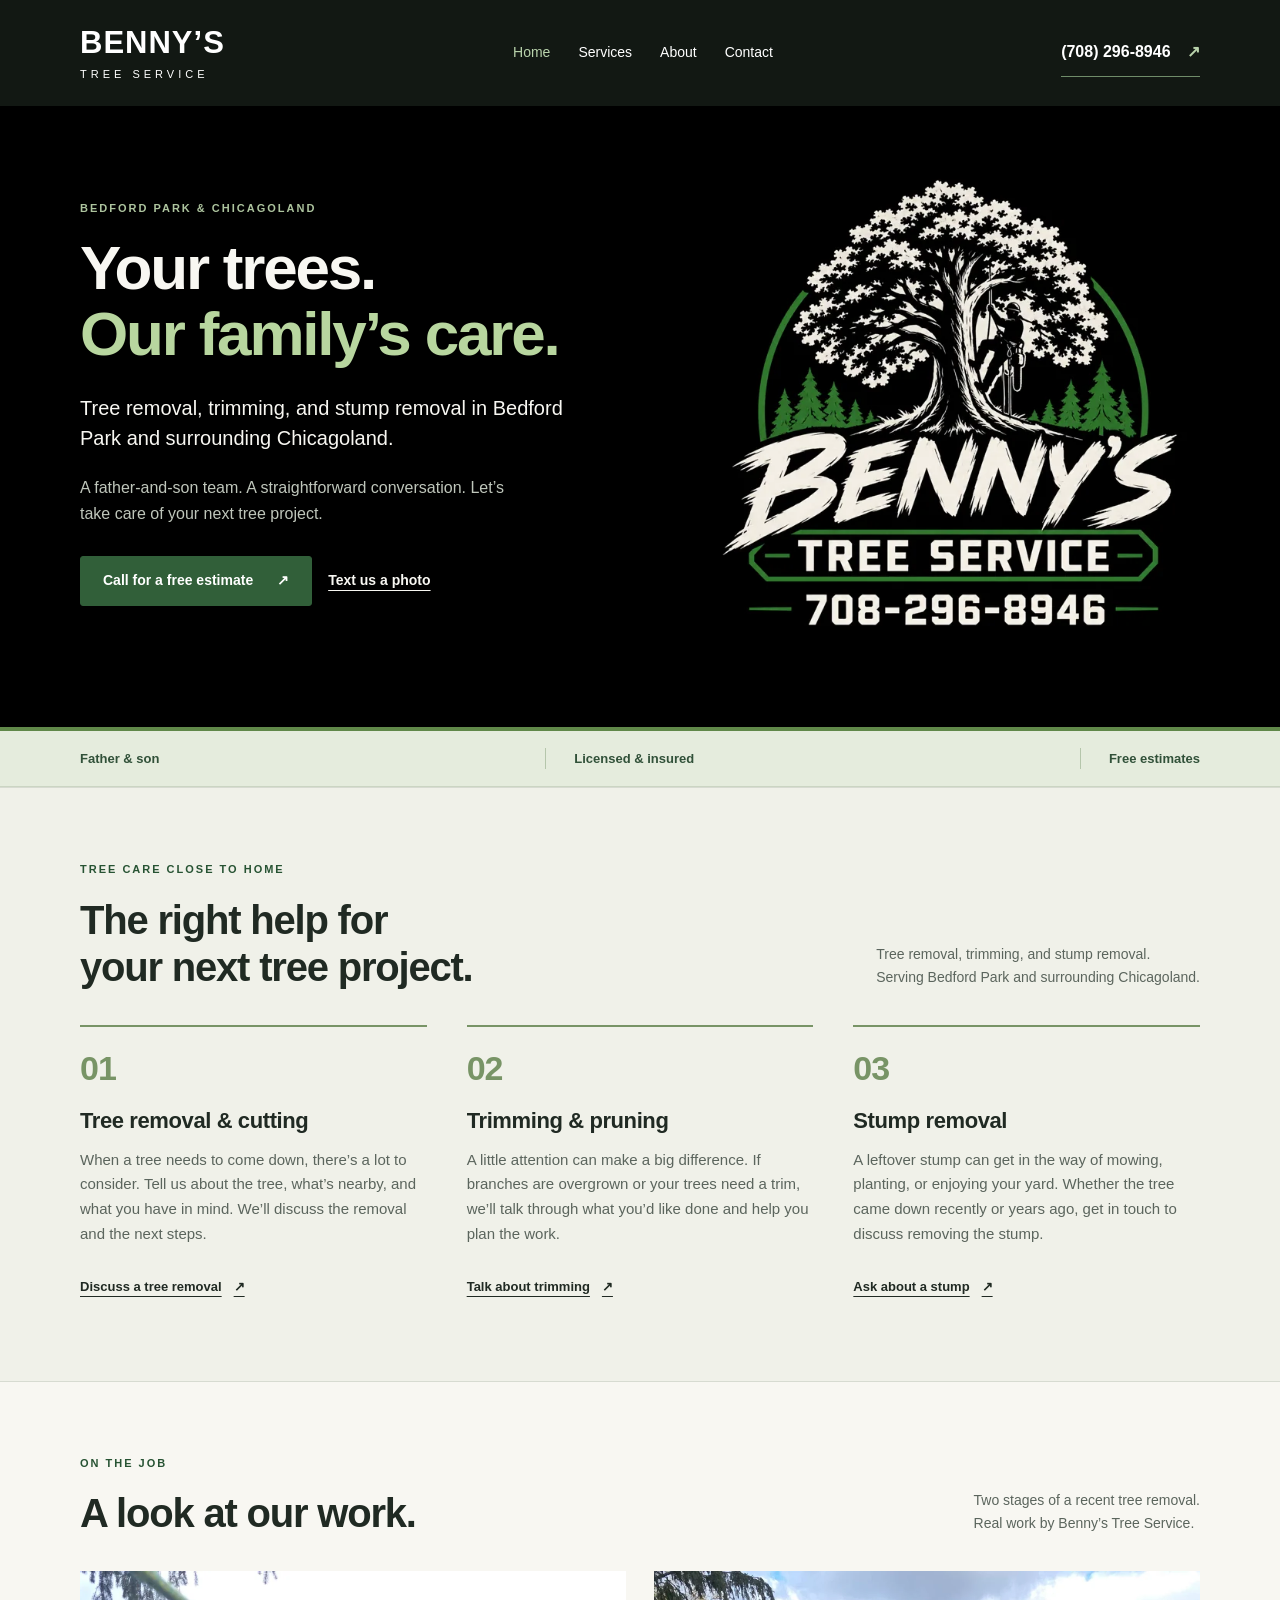
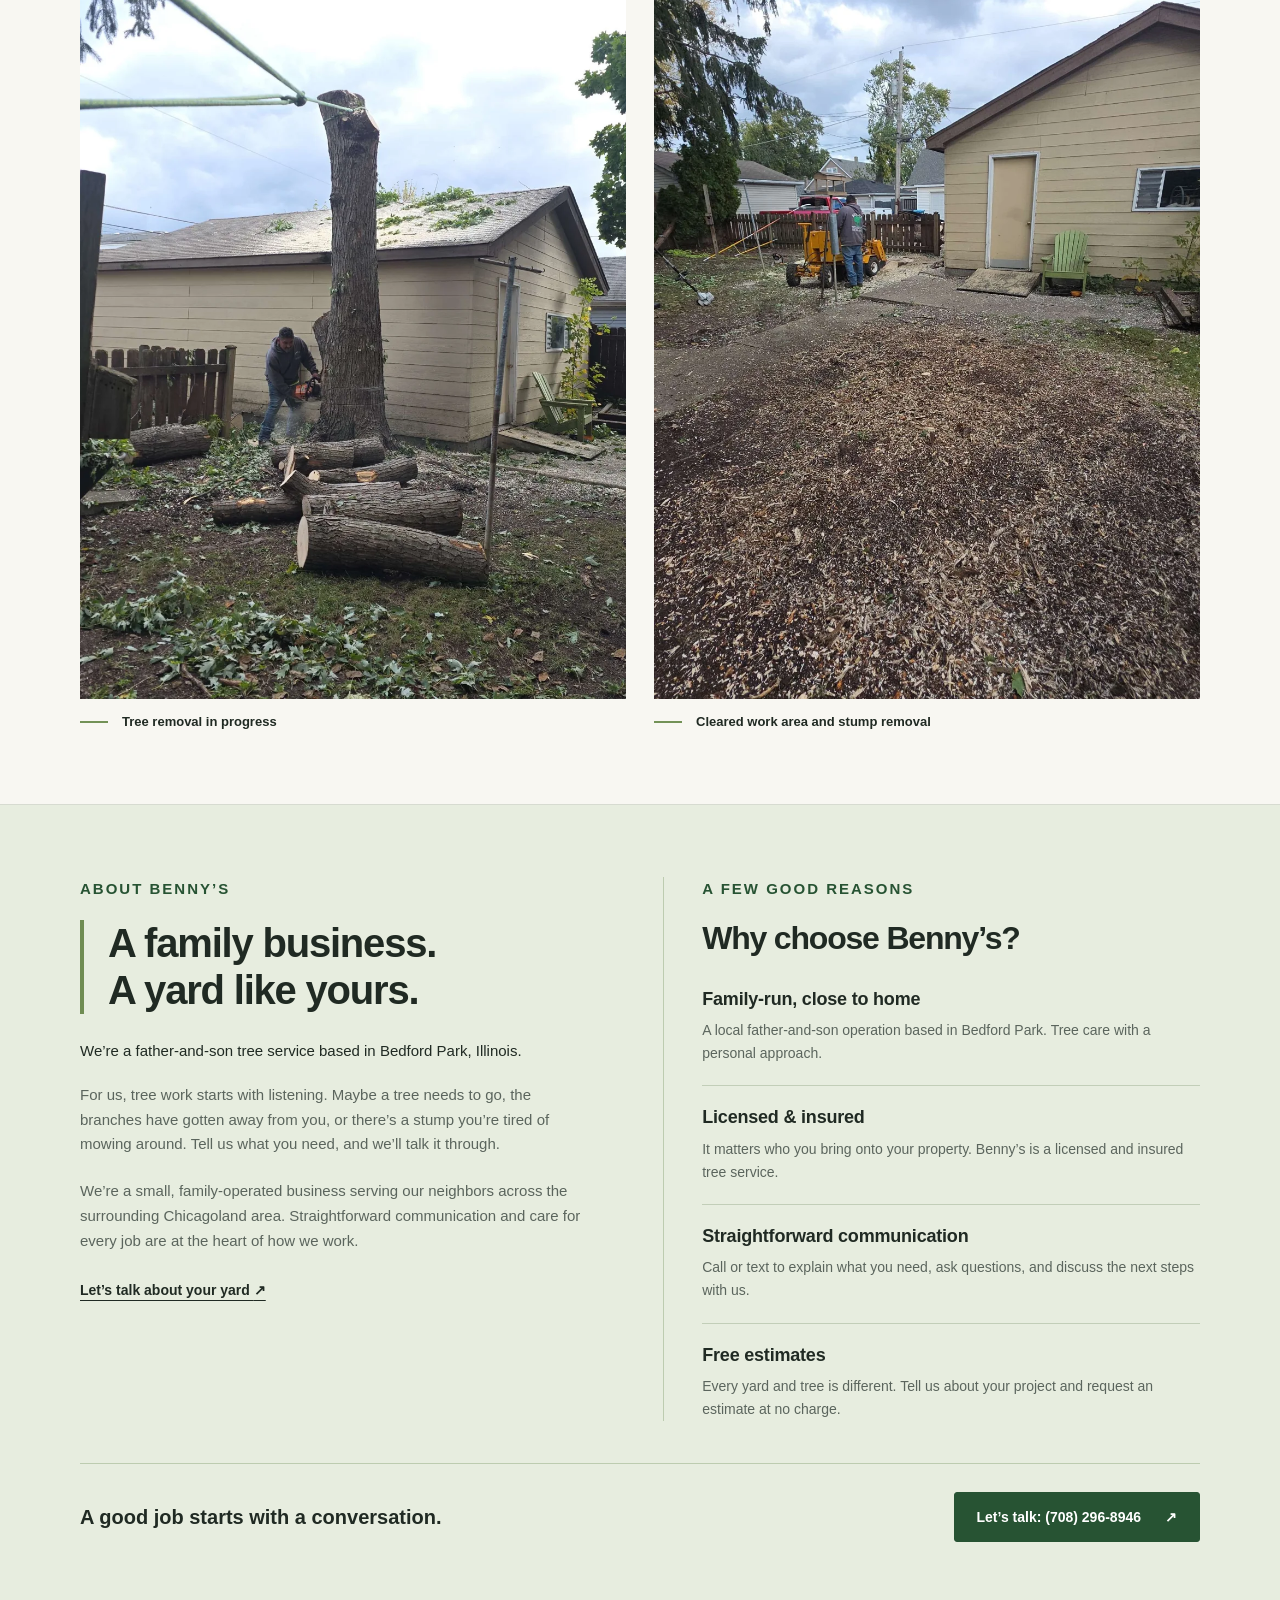
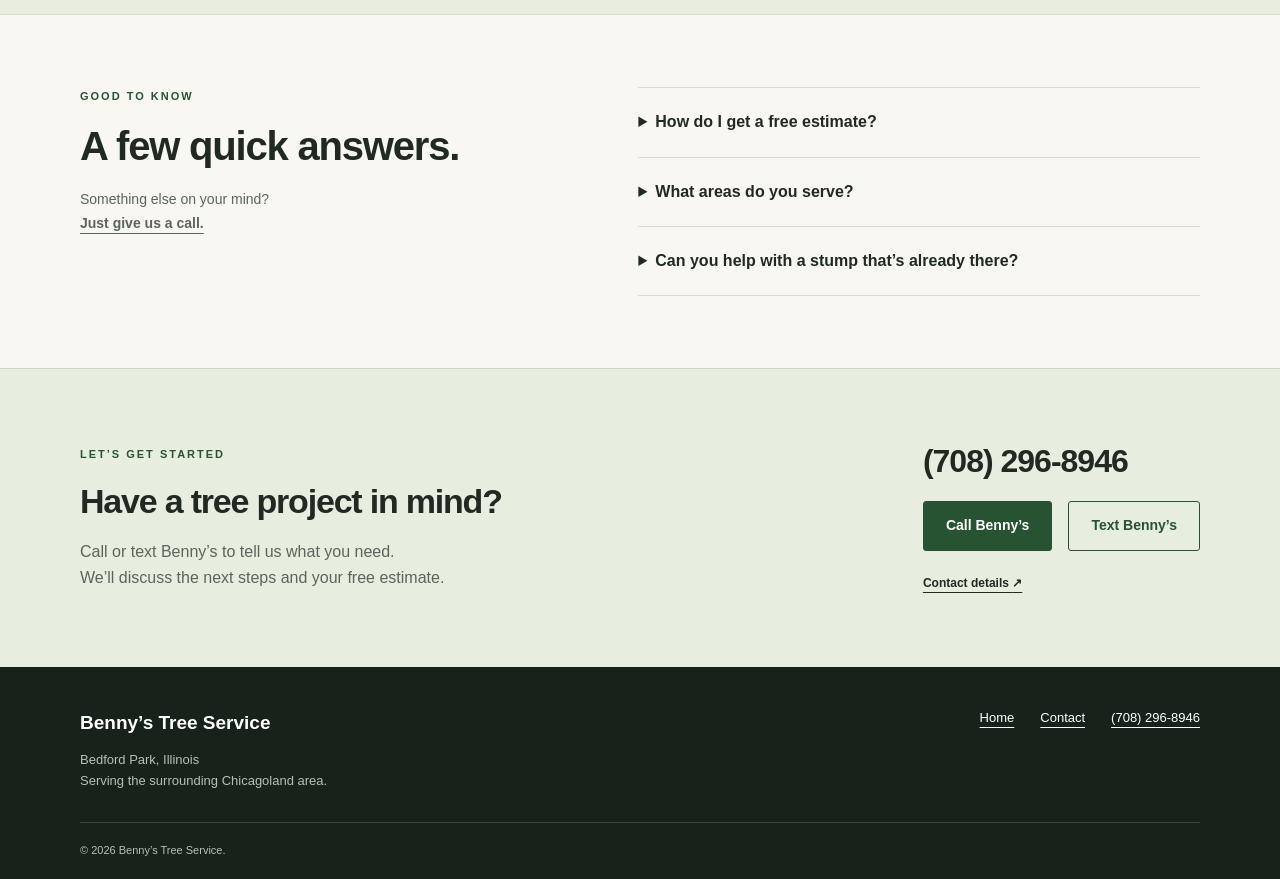
==== index.html @ 8fa25224 "Expand services and family story with reasons to choose Benny's" ====
<!doctype html>
<html lang="en">
<head>
<meta charset="utf-8">
<meta name="viewport" content="width=device-width, initial-scale=1, viewport-fit=cover">
<title>Tree Removal & Trimming in Bedford Park, IL | Benny's Tree Service</title>
<meta name="description" content="Family-operated tree removal, trimming, and stump removal in Bedford Park and surrounding Chicagoland. Licensed and insured. Call for a free estimate.">
<link rel="canonical" href="https://bennystreeservices.com/">
<meta property="og:type" content="website">
<meta property="og:title" content="Tree Removal & Trimming in Bedford Park, IL | Benny's Tree Service">
<meta property="og:description" content="Family-operated tree removal, trimming, and stump removal in Bedford Park and surrounding Chicagoland. Licensed and insured. Call for a free estimate.">
<meta property="og:url" content="https://bennystreeservices.com/">
<meta property="og:image" content="https://bennystreeservices.com/assets/logo-640.webp">
<meta name="twitter:card" content="summary_large_image">
<meta property="og:site_name" content="Benny’s Tree Service">
<meta property="og:image:alt" content="Benny’s Tree Service, Bedford Park, Illinois">
<meta property="og:locale" content="en_US">
<meta name="theme-color" content="#18251e">
<link rel="icon" href="assets/logo-320.webp" type="image/webp">
<link rel="stylesheet" href="styles.css?v=3">
<script src="script.js" defer></script>
<script type="application/ld+json">
{
  "@context": "https://schema.org",
  "@graph": [
    {
      "@type": "HomeAndConstructionBusiness",
      "@id": "https://bennystreeservices.com/#business",
      "name": "Benny’s Tree Service",
      "url": "https://bennystreeservices.com/",
      "telephone": "+17082968946",
      "logo": {
        "@type": "ImageObject",
        "url": "https://bennystreeservices.com/assets/logo-640.webp",
        "width": 640,
        "height": 640
      },
      "image": [
        "https://bennystreeservices.com/assets/logo-640.webp",
        "https://bennystreeservices.com/assets/tree-removal-1000.webp",
        "https://bennystreeservices.com/assets/stump-removal-1000.webp"
      ],
      "description": "Family-operated tree removal, trimming, pruning, and stump removal in Bedford Park, Illinois, and surrounding Chicagoland. Licensed and insured. Free estimates.",
      "areaServed": [
        {
          "@type": "City",
          "name": "Bedford Park",
          "containedInPlace": {
            "@type": "State",
            "name": "Illinois"
          }
        },
        {
          "@type": "Place",
          "name": "Chicagoland"
        }
      ],
      "hasOfferCatalog": {
        "@type": "OfferCatalog",
        "name": "Tree services",
        "itemListElement": [
          {
            "@type": "Offer",
            "itemOffered": {
              "@type": "Service",
              "@id": "https://bennystreeservices.com/#tree-removal",
              "name": "Tree removal and cutting",
              "serviceType": "Tree removal and cutting",
              "provider": {
                "@id": "https://bennystreeservices.com/#business"
              },
              "areaServed": [
                "Bedford Park, Illinois",
                "Chicagoland"
              ]
            }
          },
          {
            "@type": "Offer",
            "itemOffered": {
              "@type": "Service",
              "@id": "https://bennystreeservices.com/#tree-trimming",
              "name": "Tree trimming and pruning",
              "serviceType": "Tree trimming and pruning",
              "provider": {
                "@id": "https://bennystreeservices.com/#business"
              },
              "areaServed": [
                "Bedford Park, Illinois",
                "Chicagoland"
              ]
            }
          },
          {
            "@type": "Offer",
            "itemOffered": {
              "@type": "Service",
              "@id": "https://bennystreeservices.com/#stump-removal",
              "name": "Stump removal",
              "serviceType": "Stump removal",
              "provider": {
                "@id": "https://bennystreeservices.com/#business"
              },
              "areaServed": [
                "Bedford Park, Illinois",
                "Chicagoland"
              ]
            }
          }
        ]
      }
    },
    {
      "@type": "WebSite",
      "@id": "https://bennystreeservices.com/#website",
      "url": "https://bennystreeservices.com/",
      "name": "Benny’s Tree Service",
      "publisher": {
        "@id": "https://bennystreeservices.com/#business"
      }
    },
    {
      "@type": "WebPage",
      "@id": "https://bennystreeservices.com/#webpage",
      "url": "https://bennystreeservices.com/",
      "name": "Tree removal and trimming in Bedford Park, IL",
      "isPartOf": {
        "@id": "https://bennystreeservices.com/#website"
      },
      "about": {
        "@id": "https://bennystreeservices.com/#business"
      },
      "inLanguage": "en-US"
    }
  ]
}
</script>
</head>
<body>
<a class="skip" href="#main">Skip to content</a><header class="header"><div class="wrap header-inner">
<a class="brand" href="index.html" aria-label="Benny's Tree Service home"><span class="brand-name">BENNY’S</span><span class="brand-sub">TREE SERVICE</span></a>
<nav aria-label="Main navigation"><a href="index.html" aria-current="page">Home</a><a href="index.html#services">Services</a><a href="index.html#about">About</a><a href="contact.html" >Contact</a></nav>
<a class="header-call" href="tel:+17082968946">(708) 296-8946 <span aria-hidden="true">↗</span></a>
</div></header><main id="main">
<div class="hero-shell"><section class="hero wrap"><div class="hero-copy"><p class="eyebrow">BEDFORD PARK &amp; CHICAGOLAND</p><h1>Your trees.<br><span class="hero-accent">Our family’s care.</span></h1><p class="intro">Tree removal, trimming, and stump removal in Bedford Park and surrounding Chicagoland.</p><p class="hero-detail">A father-and-son team. A straightforward conversation. Let’s take care of your next tree project.</p><div class="actions"><a class="button" href="tel:+17082968946">Call for a free estimate <span aria-hidden="true">↗</span></a><a class="text-link" href="sms:+17082968946">Text us a photo</a></div><p class="hero-note">Family-operated. Licensed and insured.</p></div><div class="hero-logo"><img src="assets/logo-640.webp" srcset="assets/logo-320.webp 320w, assets/logo-640.webp 640w" sizes="(max-width: 700px) 120px, 480px" fetchpriority="high" width="640" height="640" alt="Benny’s Tree Service logo with a tree and climbing arborist. Phone 708-296-8946."></div></section></div>
<div class="trust-strip"><div class="wrap"><span>Father &amp; son</span><span>Licensed &amp; insured</span><span>Free estimates</span></div></div>
<section class="services section" id="services">
  <div class="wrap">
    <div class="section-top">
      <div><p class="eyebrow">TREE CARE CLOSE TO HOME</p><h2>The right help for<br>your next tree project.</h2></div>
      <p>Tree removal, trimming, and stump removal.<br>Serving Bedford Park and surrounding Chicagoland.</p>
    </div>
    <div class="service-grid">
      <article id="tree-removal"><span class="service-number">01</span><h3>Tree removal &amp; cutting</h3><p>When a tree needs to come down, there’s a lot to consider. Tell us about the tree, what’s nearby, and what you have in mind. We’ll discuss the removal and the next steps.</p><a class="text-link" href="contact.html">Discuss a tree removal <span aria-hidden="true">↗</span></a></article>
      <article id="tree-trimming"><span class="service-number">02</span><h3>Trimming &amp; pruning</h3><p>A little attention can make a big difference. If branches are overgrown or your trees need a trim, we’ll talk through what you’d like done and help you plan the work.</p><a class="text-link" href="contact.html">Talk about trimming <span aria-hidden="true">↗</span></a></article>
      <article id="stump-removal"><span class="service-number">03</span><h3>Stump removal</h3><p>A leftover stump can get in the way of mowing, planting, or enjoying your yard. Whether the tree came down recently or years ago, get in touch to discuss removing the stump.</p><a class="text-link" href="contact.html">Ask about a stump <span aria-hidden="true">↗</span></a></article>
    </div>
  </div>
</section>
<section class="section wrap" id="work"><div class="section-top"><div><p class="eyebrow">ON THE JOB</p><h2>A look at our work.</h2></div><p>Two stages of a recent tree removal.<br>Real work by Benny’s Tree Service.</p></div><div class="gallery"><figure><img src="assets/tree-removal-1000.webp" srcset="assets/tree-removal-600.webp 600w, assets/tree-removal-1000.webp 1000w" sizes="(max-width: 700px) 100vw, 50vw" width="1000" height="1333" loading="lazy" alt="Benny’s worker cutting a remaining tree trunk beside a residential garage, with cut logs in the yard."><figcaption>Tree removal in progress</figcaption></figure><figure><img src="assets/stump-removal-1000.webp" srcset="assets/stump-removal-600.webp 600w, assets/stump-removal-1000.webp 1000w" sizes="(max-width: 700px) 100vw, 50vw" width="1000" height="1333" loading="lazy" alt="Worker with stump-removal equipment in the cleared yard beside the same garage, with wood chips on the ground."><figcaption>Cleared work area and stump removal</figcaption></figure></div></section>
<section class="about section" id="about">
  <div class="wrap">
    <div class="about-grid">
      <div class="about-story"><p class="eyebrow">ABOUT BENNY’S</p><h2>A family business.<br>A yard like yours.</h2><p class="intro">We’re a father-and-son tree service based in Bedford Park, Illinois.</p><p>For us, tree work starts with listening. Maybe a tree needs to go, the branches have gotten away from you, or there’s a stump you’re tired of mowing around. Tell us what you need, and we’ll talk it through.</p><p>We’re a small, family-operated business serving our neighbors across the surrounding Chicagoland area. Straightforward communication and care for every job are at the heart of how we work.</p><a class="text-link" href="contact.html">Let’s talk about your yard <span aria-hidden="true">↗</span></a></div>
      <div class="why-benny" aria-labelledby="why-heading"><p class="eyebrow">A FEW GOOD REASONS</p><h2 id="why-heading">Why choose Benny’s?</h2><div class="reasons">
        <div><h3>Family-run, close to home</h3><p>A local father-and-son operation based in Bedford Park. Tree care with a personal approach.</p></div>
        <div><h3>Licensed &amp; insured</h3><p>It matters who you bring onto your property. Benny’s is a licensed and insured tree service.</p></div>
        <div><h3>Straightforward communication</h3><p>Call or text to explain what you need, ask questions, and discuss the next steps with us.</p></div>
        <div><h3>Free estimates</h3><p>Every yard and tree is different. Tell us about your project and request an estimate at no charge.</p></div>
      </div></div>
    </div>
    <div class="about-next"><p>A good job starts with a conversation.</p><a class="button" href="tel:+17082968946">Let’s talk: (708) 296-8946 <span aria-hidden="true">↗</span></a></div>
  </div>
</section>
<section class="section wrap questions" aria-labelledby="questions-heading"><div><p class="eyebrow">GOOD TO KNOW</p><h2 id="questions-heading">A few quick answers.</h2><p>Something else on your mind?<br><a class="text-link" href="tel:+17082968946">Just give us a call.</a></p></div><div class="question-list"><details><summary>How do I get a free estimate?</summary><p>Call or text (708) 296-8946. Tell us what work you need and where you’re located. Pictures are helpful, too. We’ll discuss your project and the next steps for an estimate.</p></details><details><summary>What areas do you serve?</summary><p>We’re based in Bedford Park, Illinois, and serve the surrounding Chicagoland area. Share your location when you get in touch so we can discuss your job.</p></details><details><summary>Can you help with a stump that’s already there?</summary><p>Yes, stump removal is one of our services. Send a picture and your general location, or give us a call to talk about the stump.</p></details></div></section>
<section class="estimate section"><div class="wrap estimate-inner"><div><p class="eyebrow">LET’S GET STARTED</p><h2>Have a tree project in mind?</h2><p>Call or text Benny’s to tell us what you need.<br>We’ll discuss the next steps and your free estimate.</p></div><div class="estimate-contact"><a class="phone" href="tel:+17082968946">(708) 296-8946</a><div class="actions"><a class="button" href="tel:+17082968946">Call Benny’s</a><a class="button outline" href="sms:+17082968946">Text Benny’s</a></div><a class="text-link" href="contact.html">Contact details <span aria-hidden="true">↗</span></a></div></div></section>
</main><footer><div class="wrap footer-main"><div><a class="footer-brand" href="index.html">Benny’s Tree Service</a><p>Bedford Park, Illinois<br>Serving the surrounding Chicagoland area.</p></div><div class="footer-links"><a href="index.html">Home</a><a href="contact.html">Contact</a><a href="tel:+17082968946">(708) 296-8946</a></div></div><div class="wrap copyright">© <span data-year>2026</span> Benny’s Tree Service.</div></footer><nav class="mobile-contact" aria-label="Quick contact"><a href="tel:+17082968946">Call Benny’s</a><a href="sms:+17082968946">Text a photo</a></nav></body></html>
---- styles.css ----
:root{--ink:#202a23;--green:#275333;--paper:#f8f7f2;--muted:#5b655d;--line:#d7dbd1;--light:#eaf0e6}*{box-sizing:border-box}html{scroll-behavior:smooth;scroll-padding-top:24px}body{margin:0;background:var(--paper);color:var(--ink);font-family:Arial,Helvetica,sans-serif;font-size:16px;line-height:1.65}a{color:inherit;text-underline-offset:5px}a:focus-visible{outline:3px solid #8cbf62;outline-offset:5px}img{display:block;max-width:100%;height:auto}.wrap{width:min(1120px,calc(100% - 64px));margin-inline:auto}.header{background:#121813;color:#fff}.header-inner{min-height:106px;display:flex;align-items:center;justify-content:space-between;gap:28px}.brand{text-decoration:none;display:grid;line-height:1.1}.brand-name{font-size:31px;letter-spacing:1px;font-weight:900}.brand-sub{font-size:11px;letter-spacing:4px;margin-top:7px}nav{display:flex;gap:28px}nav a{text-decoration:none;font-size:14px;padding:12px 0}nav a:hover,nav a[aria-current]{color:#b9d3ac}.header-call{font-weight:700;font-size:16px;text-decoration:none;border-bottom:1px solid #6f8c69;padding-block:10px}.header-call span{margin-left:12px;color:#b9d3ac}.hero{display:grid;grid-template-columns:1.15fr 1fr;align-items:center;gap:60px;padding-block:64px}.eyebrow{color:var(--green);font-size:11px;font-weight:700;letter-spacing:2px;margin:0 0 18px}h1,h2,h3,p{margin-top:0}h1{font-size:clamp(42px,5.5vw,68px);letter-spacing:-2.5px;line-height:1.06;font-weight:750;margin-bottom:26px}h2{font-size:clamp(29px,3.3vw,40px);line-height:1.18;letter-spacing:-1.2px;margin-bottom:18px}h3{font-size:22px;line-height:1.3;letter-spacing:-.4px;margin-bottom:12px}p{margin-bottom:22px}p:not(.eyebrow){color:var(--muted)}.intro{font-size:20px;line-height:1.5;color:var(--ink)!important}.hero-copy>p:not(.eyebrow){max-width:510px}.hero-logo{background:#000;padding:14px}.hero-logo img{width:100%}.actions{display:flex;align-items:center;flex-wrap:wrap;gap:16px;margin-block:28px}.button{display:inline-flex;align-items:center;justify-content:center;gap:24px;min-height:50px;padding:12px 22px;background:var(--green);color:white;text-decoration:none;font-size:14px;font-weight:700;border:1px solid var(--green);border-radius:3px}.button:hover{background:#193d24}.button.outline{color:var(--green);background:transparent}.button.outline:hover{background:#dce5d7}.text-link{font-size:14px;font-weight:700}.hero-note{font-size:12px;margin:25px 0 0!important}.section{padding-block:72px}.section-top{display:flex;justify-content:space-between;align-items:end;gap:32px;margin-bottom:34px}.section-top h2{margin-bottom:0}.section-top>p{font-size:14px;margin-bottom:2px}.services{border-top:1px solid var(--line);border-bottom:1px solid var(--line);background:#f0f1e9}.service-grid{display:grid;grid-template-columns:repeat(3,1fr);gap:40px}.service-grid article{border-top:1px solid #a8b4a3;padding-top:20px}.service-number{font-size:12px;color:var(--green);display:block;margin-bottom:22px}.service-grid p{font-size:15px;margin-bottom:0}.gallery{display:grid;grid-template-columns:1fr 1fr;gap:28px}.gallery figure{margin:0}.gallery img{width:100%;aspect-ratio:3/4;object-fit:contain;background:#e3e5dc}.gallery figcaption{font-size:13px;color:var(--muted);padding-top:12px}.about{background:var(--light);border-block:1px solid var(--line)}.about-grid{display:grid;grid-template-columns:1fr 1fr;gap:90px}.about-grid p:last-of-type{font-size:15px}.estimate-inner{display:flex;justify-content:space-between;align-items:center;gap:40px}.estimate h2{font-size:34px}.estimate p:last-child{margin-bottom:0}.phone{font-size:32px;font-weight:700;letter-spacing:-1px;line-height:1.3;text-decoration:none;display:inline-block}.estimate-contact .actions{margin:18px 0}.estimate-contact>.text-link{font-size:12px}footer{background:#17221b;color:#fff;padding:40px 0 20px}.footer-main{display:flex;justify-content:space-between;gap:30px}.footer-brand{font-size:19px;font-weight:700;text-decoration:none}footer p{color:#b6c0b6!important;font-size:13px;margin:10px 0 30px}.footer-links{display:flex;gap:26px;align-items:start;font-size:13px}.copyright{border-top:1px solid #3a453d;padding-top:18px;color:#b6c0b6;font-size:11px}.skip{position:absolute;left:16px;top:-100px;padding:12px;background:white;z-index:5}.skip:focus{top:10px}.contact-hero{padding-top:70px;padding-bottom:40px}.contact-hero>.intro{max-width:620px}.contact-grid{display:grid;grid-template-columns:1.1fr 1fr;gap:80px;margin-top:46px}.contact-panel{padding:34px;background:var(--light);border-top:3px solid var(--green)}.contact-panel .phone{font-size:clamp(24px,3vw,36px)}.contact-panel>p:not(.eyebrow){font-size:14px;margin-top:15px}.contact-area{border-top:1px solid #c5d0bf;margin-top:34px;padding-top:25px}.contact-area h2,.contact-help h2{font-size:25px;letter-spacing:-.5px}.contact-area p{font-size:14px;margin-bottom:0}.contact-help{padding-top:25px}.contact-help ol{padding-left:24px}.contact-help li{padding-left:7px;margin-bottom:22px;color:var(--green)}.contact-help li strong{display:block;font-size:16px;color:var(--ink)}.contact-help li span{display:block;font-size:14px;color:var(--muted)}.small-note{font-size:13px}.contact-bottom{display:flex;justify-content:space-between;gap:24px;border-top:1px solid var(--line);padding-block:26px;margin-bottom:30px}.contact-bottom p{font-size:13px;margin:0}
@media(max-width:950px){.header-inner{gap:20px}nav{gap:17px}.hero{gap:30px}.actions{gap:12px}.hero .text-link{font-size:13px}.about-grid,.contact-grid{gap:40px}.estimate-inner{gap:25px}.estimate h2{font-size:30px}.phone{font-size:28px}}
@media(max-width:700px){.wrap{width:calc(100% - 40px)}.header-inner{flex-wrap:wrap;gap:14px;padding-block:19px}.brand-name{font-size:25px}.brand-sub{font-size:9px;letter-spacing:3px}.header-call{margin-left:auto;font-size:14px}nav{order:3;justify-content:space-between;width:100%;border-top:1px solid #39433a;padding-top:7px;gap:12px}nav a{padding:8px 0}.hero{grid-template-columns:1fr;padding-block:38px;gap:30px}.hero h1{font-size:47px;letter-spacing:-1.8px}.hero .intro{font-size:19px}.hero-logo{width:min(280px,100%);justify-self:center;padding:8px}.hero-note{margin-top:18px!important}.hero .actions{margin:23px 0 0}.section{padding-block:46px}.section-top{display:block;margin-bottom:27px}.section-top>p{margin-top:20px}.service-grid{grid-template-columns:1fr;gap:25px}.service-grid article{padding-top:15px}.service-number{margin-bottom:10px}.service-grid h3{margin-bottom:8px}.gallery{grid-template-columns:1fr;gap:28px}.about-grid,.contact-grid{grid-template-columns:1fr;gap:24px}.about-grid h2{margin-bottom:0}.estimate-inner{display:block}.estimate-contact{margin-top:28px}.estimate .actions{margin-bottom:20px}.footer-main{display:block}.footer-links{flex-wrap:wrap;gap:24px;margin-bottom:26px}.contact-hero{padding-top:40px}.contact-hero h1{font-size:46px}.contact-grid{margin-top:30px}.contact-panel{padding:25px}.contact-panel .phone{font-size:28px}.contact-bottom{display:block}.contact-bottom p{margin-bottom:12px}.contact-help{padding-top:14px}.eyebrow{font-size:10px;letter-spacing:1.5px}}
@media(prefers-reduced-motion:reduce){html{scroll-behavior:auto}}
.hero-shell{background:#000;color:#f8f7f2}.hero-shell .hero p{color:#bfc6bb}.hero-shell .hero .intro{color:#f8f7f2!important}.hero-shell .hero .eyebrow{color:#adc49e}.hero-shell .hero-logo{padding:0}.hero-shell .button{background:#315f39;border-color:#315f39}.hero-shell .button:hover{background:#3a6f43}.hero-shell .hero-note{color:#a9b5a3}
@media(max-width:700px){.hero-shell .hero-logo{width:180px}.hero{gap:24px;padding-block:30px}.hero h1{font-size:43px;margin-bottom:20px}.hero .intro{font-size:18px}.hero-copy>p{margin-bottom:18px}}
/* Layout fills short screens, so the footer never leaves a white gap. */
html{min-height:100%;background:#17221b}
body{min-height:100vh;min-height:100svh;display:flex;flex-direction:column}
main{flex:1}footer{flex-shrink:0}
a,button,summary{-webkit-tap-highlight-color:transparent}
nav a{min-height:44px;display:inline-flex;align-items:center}
.hero h1{font-size:clamp(42px,5vw,62px);letter-spacing:-2.2px}
.hero-accent{color:#b8d69f}
.hero-shell{border-bottom:4px solid #608849}
.hero-detail{max-width:440px!important}
.hero-shell .hero-note{display:none}
.trust-strip{background:#e5ecdd;border-bottom:1px solid #cbd5c3}
.trust-strip>.wrap{display:flex;justify-content:space-between;gap:16px;padding-block:17px;font-size:13px;font-weight:700;color:#315139}
.trust-strip span+span{border-left:1px solid #b5c6ab;padding-left:28px}
.service-grid article{border-top:2px solid #789466;position:relative;padding-top:24px}
.service-number{font-size:34px;line-height:1;font-weight:700;letter-spacing:-1px;color:#789466;margin-bottom:22px}
.service-grid article p{max-width:290px}
.gallery figcaption{display:flex;align-items:center;gap:14px;font-weight:700;color:var(--ink)}
.gallery figcaption:before{content:'';height:2px;width:28px;background:#739257}
.about{border-left:0;background:#e7eddf}
.about h2{border-left:4px solid #6f8c52;padding-left:24px}
.questions{display:grid;grid-template-columns:1fr 1.15fr;gap:70px}
.questions>div>p:last-child{font-size:14px}
.question-list{border-top:1px solid var(--line)}
.question-list details{border-bottom:1px solid var(--line)}
.question-list summary{cursor:pointer;padding:21px 28px 21px 0;font-size:16px;font-weight:700;min-height:56px}
.question-list details p{font-size:15px;max-width:520px;padding-right:20px}
.estimate{background:#e7eddf;border-top:1px solid #cbd5c3}
.contact-hero h1 span{color:#52783f}
.contact-panel{background:#101811;color:#fff;border-top:4px solid #7e9c63;position:relative;overflow:hidden}
.contact-panel .eyebrow{color:#b8d69f;padding-right:110px}
.contact-panel .phone{margin-top:12px}
.contact-panel p:not(.eyebrow){color:#c0cbbc}
.contact-panel .button{background:#b8d69f;color:#152319;border-color:#b8d69f}
.contact-panel .button:hover{background:#cbe4b5}
.contact-panel .button.outline{background:transparent;color:#edf2e8;border-color:#7d9373}
.contact-panel .button.outline:hover{background:#29412b}
.contact-panel .contact-area{border-color:#3d4b39}
.contact-mark{position:absolute;right:22px;top:18px;width:84px;height:84px;object-fit:contain}
.contact-help h2{line-height:1.25;font-size:29px}
.contact-help ol{list-style:none;counter-reset:steps;padding:0;margin-top:28px}
.contact-help li{position:relative;padding-left:46px;margin-bottom:24px;counter-increment:steps}
.contact-help li:before{content:'0' counter(steps);position:absolute;left:0;top:0;color:#6a8553;font-size:21px;font-weight:700}
.mobile-contact{display:none}
@media(max-width:700px){
 body{padding-bottom:calc(68px + env(safe-area-inset-bottom,0px))}
 .header-inner{padding-block:13px;gap:10px}
 .header-call{min-height:44px;display:flex;align-items:center}
 nav{padding-top:2px}nav a{padding-block:10px}
 .hero{position:relative;display:block;padding-block:30px 32px}
 .hero-copy{padding-top:0}.hero .eyebrow{max-width:190px;margin-bottom:20px;min-height:32px;display:flex;align-items:center}
 .hero h1{font-size:clamp(36px,9.5vw,48px);line-height:1.08;letter-spacing:-1.5px;padding-right:0;max-width:95%;margin-bottom:20px}
 .hero-shell .hero-logo{position:absolute;top:12px;right:-3px;width:92px}
 .hero .intro{font-size:18px;line-height:1.5;margin-bottom:14px}
 .hero-detail{font-size:14px;line-height:1.6}
 .hero .actions{margin-top:23px;gap:16px}
 .hero .button{font-size:14px;padding-inline:18px}
 .hero .text-link{min-height:44px;display:flex;align-items:center;font-size:14px}
 .trust-strip>.wrap{width:100%;padding:14px 16px;gap:10px;justify-content:space-around;font-size:11px}
 .trust-strip span+span{padding-left:12px}
 .service-grid{gap:0}.service-grid article{display:grid;grid-template-columns:42px 1fr;column-gap:14px;padding-block:22px;border-top:1px solid #bac8af}
 .service-number{grid-row:1/3;font-size:27px;padding-top:3px;margin:0}
 .service-grid h3{font-size:21px}.service-grid article p{max-width:none}
 .gallery{gap:30px}.gallery figcaption{font-size:13px}
 .about h2{padding-left:18px}
 .questions{grid-template-columns:1fr;gap:12px}
 .question-list summary{font-size:15px;padding-block:20px}
 .contact-hero{padding-top:32px;padding-bottom:28px}
 .contact-hero h1{font-size:45px;letter-spacing:-1.8px}
 .contact-hero>.intro{font-size:18px}
 .contact-grid{margin-top:25px;gap:22px}
 .contact-panel{padding:25px 22px}.contact-mark{width:68px;height:68px;right:14px;top:14px}
 .contact-panel .eyebrow{padding-right:65px;min-height:35px}
 .contact-panel .phone{margin-top:0;font-size:29px}
 .contact-panel .actions{display:grid;grid-template-columns:1fr 1fr;gap:10px;margin-block:24px}
 .contact-panel .button{gap:10px;padding-inline:10px}
 .contact-area{margin-top:26px}.contact-help h2{font-size:28px}
 .contact-bottom{margin-bottom:8px}
 .footer-links a{min-height:44px;display:inline-flex;align-items:center}
 .mobile-contact{position:fixed;z-index:20;bottom:0;left:0;right:0;display:grid;grid-template-columns:1fr 1fr;gap:10px;padding:10px 16px calc(10px + env(safe-area-inset-bottom,0px));background:#f8f7f2;border-top:1px solid #b6c5ac;box-shadow:0 -3px 12px #1523190a}
 .mobile-contact a{display:flex;align-items:center;justify-content:center;min-height:48px;padding:10px;font-size:15px;font-weight:700;text-decoration:none;border:1px solid #275333;border-radius:3px;color:#275333}
 .mobile-contact a:first-child{background:#275333;color:#fff}
 .mobile-contact span{display:none}
 html{scroll-padding-bottom:90px}
 a:focus-visible,summary:focus-visible{outline:3px solid #78994e;outline-offset:3px}
}
@media(max-width:350px){.wrap{width:calc(100% - 32px)}.header-call{font-size:12px}.brand-name{font-size:23px}.trust-strip>.wrap{font-size:10px;gap:6px}.trust-strip span+span{padding-left:8px}.contact-panel .phone{font-size:26px}.hero h1{font-size:35px}}
.contact-mark{mix-blend-mode:lighten}
@media(max-width:700px){.phone,.text-link{min-height:44px;display:inline-flex;align-items:center}}
@media(max-width:700px){.mobile-contact{padding-left:max(16px,env(safe-area-inset-left,0px));padding-right:max(16px,env(safe-area-inset-right,0px))}}
/* Personal service details and reasons to choose the family business. */
.service-grid{align-items:start}
.service-grid article{display:flex;flex-direction:column;height:100%}
.service-grid article p{max-width:none;flex:1}
.service-grid article .text-link{margin-top:18px;font-size:13px;min-height:44px;display:inline-flex;align-items:center;gap:12px}
.about-grid{grid-template-columns:1fr 1.05fr;gap:72px}
.about-story h2{margin-bottom:26px}
.about-story .intro{margin-bottom:20px}
.about-story p{font-size:15px}
.about-story p:last-of-type{margin-bottom:24px}
.why-benny{border-left:1px solid #bdccb0;padding-left:38px}
.why-benny h2{border:0;padding:0;font-size:32px;margin-bottom:10px}
.reasons>div{border-bottom:1px solid #c2ceb8;padding-block:20px}
.reasons>div:last-child{border-bottom:0;padding-bottom:0}
.reasons h3{font-size:18px;margin-bottom:8px;letter-spacing:-.2px}
.reasons p{font-size:14px!important;margin:0;line-height:1.65}
.about-next{display:flex;justify-content:space-between;align-items:center;gap:24px;border-top:1px solid #bdccb0;margin-top:42px;padding-top:28px}
.about-next p{margin:0;font-size:20px;font-weight:700;color:var(--ink)}
@media(max-width:950px){.about-grid{gap:38px}.why-benny{padding-left:28px}}
@media(max-width:700px){
 .service-grid article{display:grid;grid-template-columns:42px 1fr;align-items:start}
 .service-number{grid-row:1/4}.service-grid article .text-link{grid-column:2;margin-top:8px}
 .service-grid article p{margin-bottom:0}
 .about-grid{grid-template-columns:1fr;gap:36px}
 .about-story h2{margin-bottom:22px}
 .why-benny{border-left:0;border-top:1px solid #bdccb0;padding:30px 0 0}
 .why-benny h2{font-size:30px}
 .reasons>div{padding-block:18px}
 .about-next{display:block;margin-top:30px;padding-top:24px}
 .about-next p{font-size:20px;line-height:1.4;margin-bottom:18px}
 .about-next .button{width:100%;gap:12px;padding-inline:12px}
}
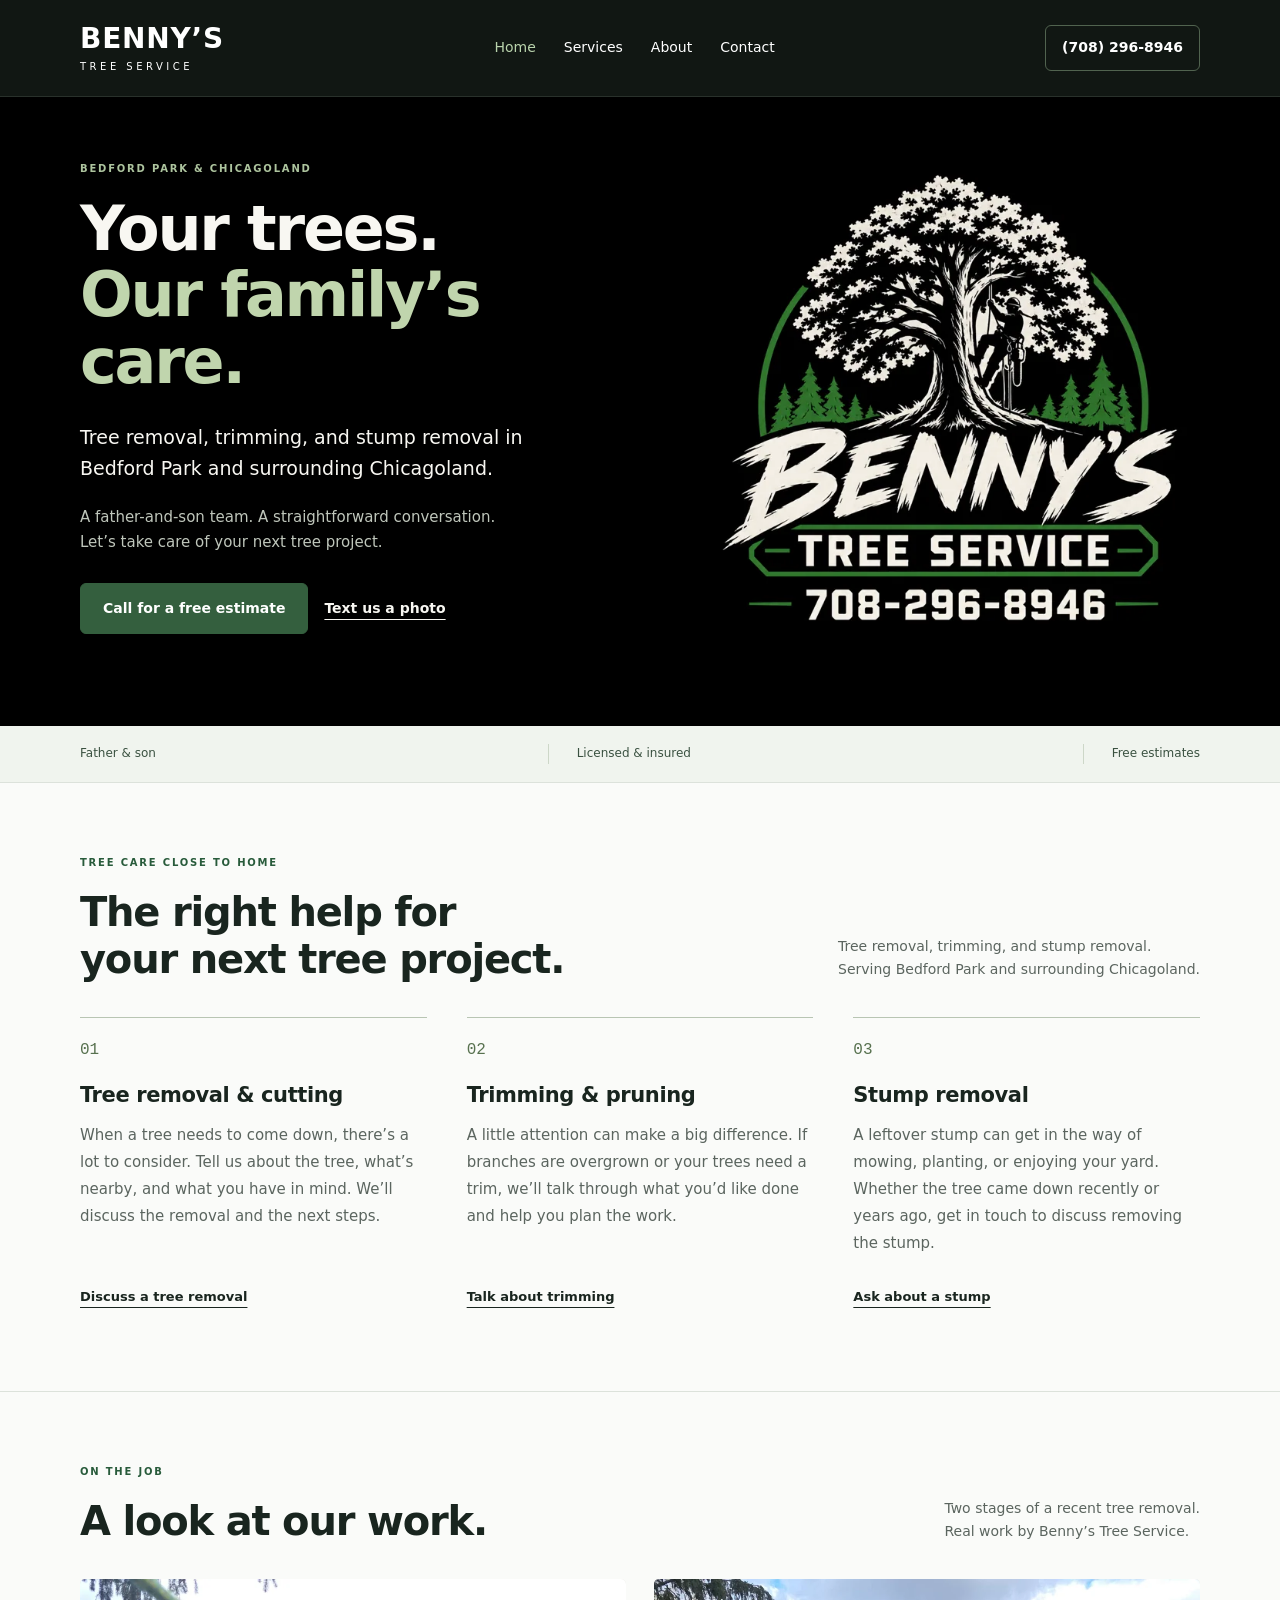
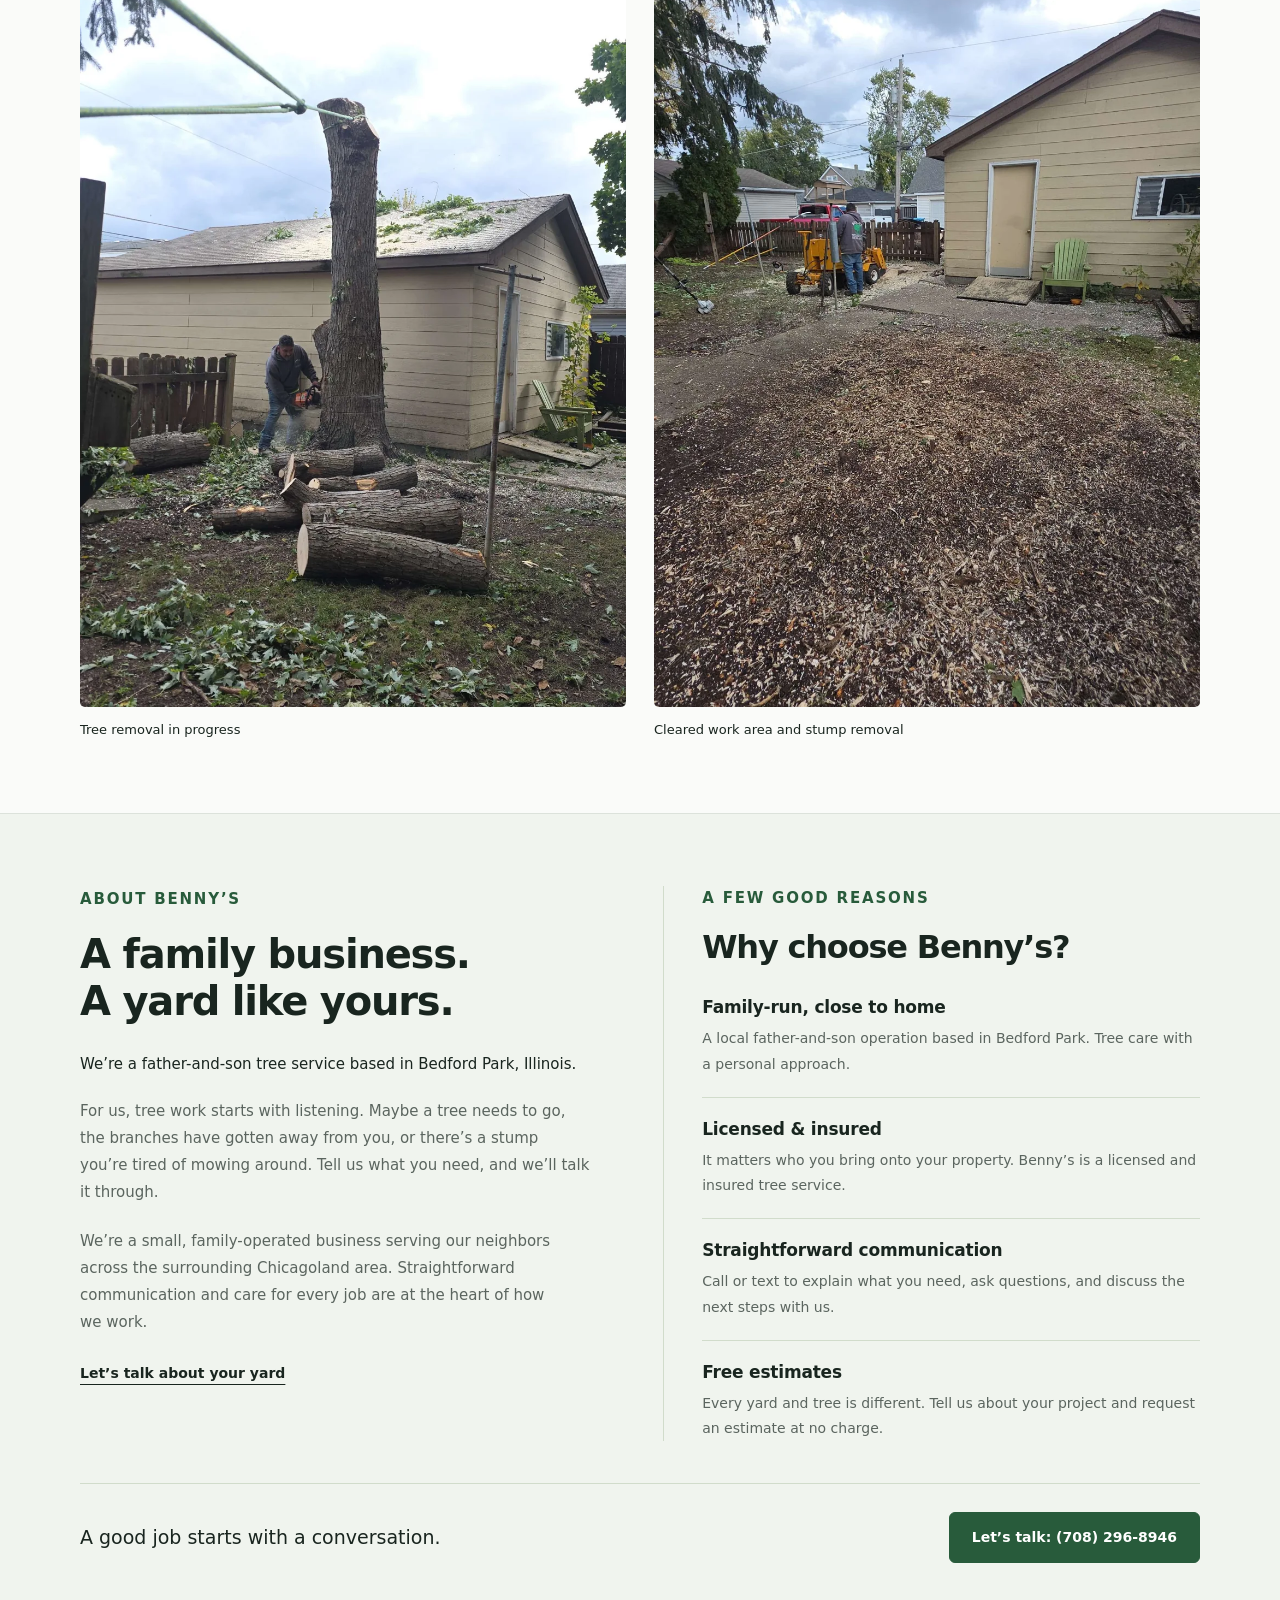
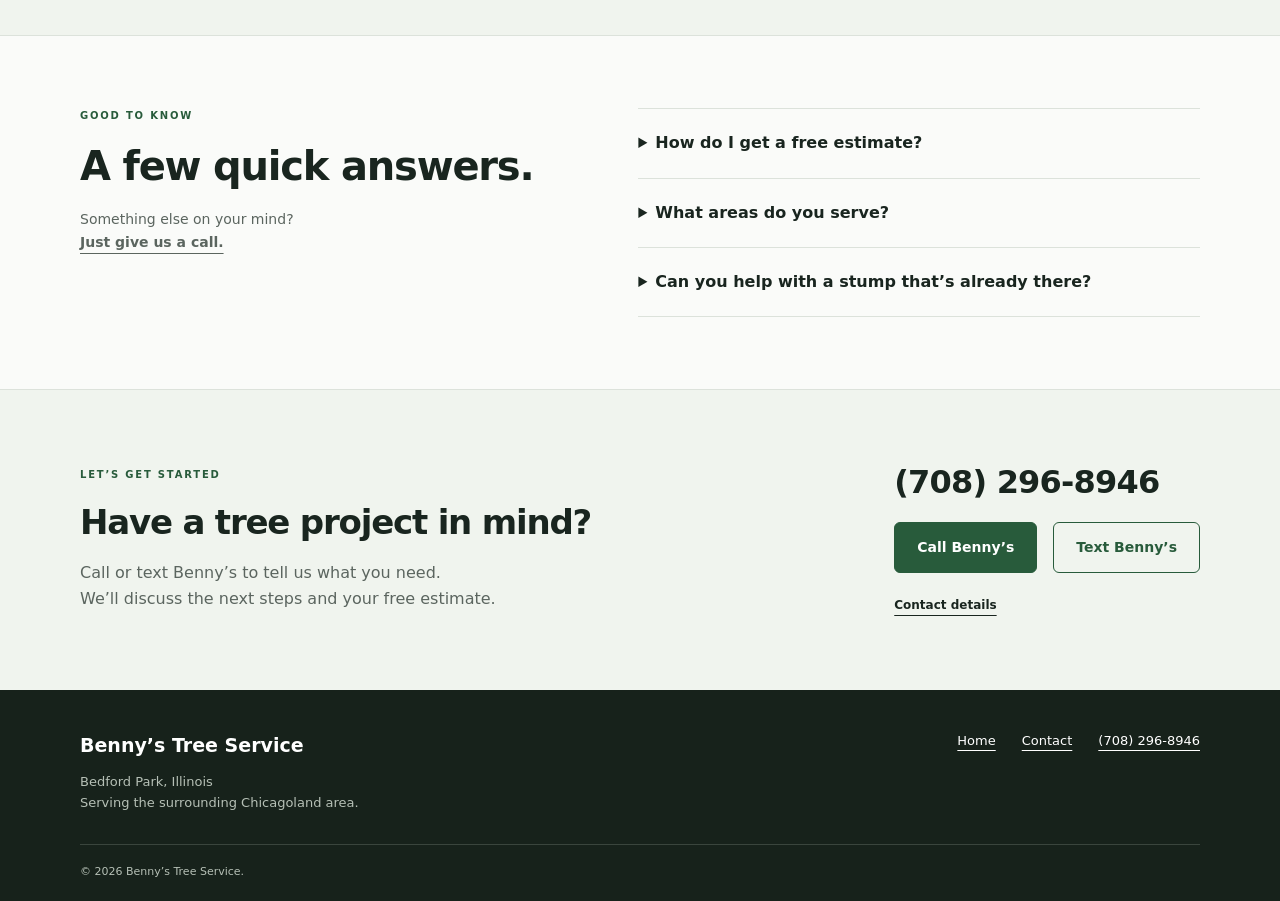
==== commit 55a6c7a7: "Refine typography and interface with a cleaner professional design" ====
--- a/index.html
+++ b/index.html
@@ -17,7 +17,7 @@
 <meta property="og:locale" content="en_US">
 <meta name="theme-color" content="#18251e">
 <link rel="icon" href="assets/logo-320.webp" type="image/webp">
-<link rel="stylesheet" href="styles.css?v=3">
+<link rel="stylesheet" href="styles.css?v=4">
 <script src="script.js" defer></script>
 <script type="application/ld+json">
 {
@@ -140,9 +140,9 @@
 <a class="skip" href="#main">Skip to content</a><header class="header"><div class="wrap header-inner">
 <a class="brand" href="index.html" aria-label="Benny's Tree Service home"><span class="brand-name">BENNY’S</span><span class="brand-sub">TREE SERVICE</span></a>
 <nav aria-label="Main navigation"><a href="index.html" aria-current="page">Home</a><a href="index.html#services">Services</a><a href="index.html#about">About</a><a href="contact.html" >Contact</a></nav>
-<a class="header-call" href="tel:+17082968946">(708) 296-8946 <span aria-hidden="true">↗</span></a>
+<a class="header-call" href="tel:+17082968946">(708) 296-8946</a>
 </div></header><main id="main">
-<div class="hero-shell"><section class="hero wrap"><div class="hero-copy"><p class="eyebrow">BEDFORD PARK &amp; CHICAGOLAND</p><h1>Your trees.<br><span class="hero-accent">Our family’s care.</span></h1><p class="intro">Tree removal, trimming, and stump removal in Bedford Park and surrounding Chicagoland.</p><p class="hero-detail">A father-and-son team. A straightforward conversation. Let’s take care of your next tree project.</p><div class="actions"><a class="button" href="tel:+17082968946">Call for a free estimate <span aria-hidden="true">↗</span></a><a class="text-link" href="sms:+17082968946">Text us a photo</a></div><p class="hero-note">Family-operated. Licensed and insured.</p></div><div class="hero-logo"><img src="assets/logo-640.webp" srcset="assets/logo-320.webp 320w, assets/logo-640.webp 640w" sizes="(max-width: 700px) 120px, 480px" fetchpriority="high" width="640" height="640" alt="Benny’s Tree Service logo with a tree and climbing arborist. Phone 708-296-8946."></div></section></div>
+<div class="hero-shell"><section class="hero wrap"><div class="hero-copy"><p class="eyebrow">BEDFORD PARK &amp; CHICAGOLAND</p><h1>Your trees.<br><span class="hero-accent">Our family’s care.</span></h1><p class="intro">Tree removal, trimming, and stump removal in Bedford Park and surrounding Chicagoland.</p><p class="hero-detail">A father-and-son team. A straightforward conversation. Let’s take care of your next tree project.</p><div class="actions"><a class="button" href="tel:+17082968946">Call for a free estimate</a><a class="text-link" href="sms:+17082968946">Text us a photo</a></div><p class="hero-note">Family-operated. Licensed and insured.</p></div><div class="hero-logo"><img src="assets/logo-640.webp" srcset="assets/logo-320.webp 320w, assets/logo-640.webp 640w" sizes="(max-width: 700px) 120px, 480px" fetchpriority="high" width="640" height="640" alt="Benny’s Tree Service logo with a tree and climbing arborist. Phone 708-296-8946."></div></section></div>
 <div class="trust-strip"><div class="wrap"><span>Father &amp; son</span><span>Licensed &amp; insured</span><span>Free estimates</span></div></div>
 <section class="services section" id="services">
   <div class="wrap">
@@ -151,9 +151,9 @@
       <p>Tree removal, trimming, and stump removal.<br>Serving Bedford Park and surrounding Chicagoland.</p>
     </div>
     <div class="service-grid">
-      <article id="tree-removal"><span class="service-number">01</span><h3>Tree removal &amp; cutting</h3><p>When a tree needs to come down, there’s a lot to consider. Tell us about the tree, what’s nearby, and what you have in mind. We’ll discuss the removal and the next steps.</p><a class="text-link" href="contact.html">Discuss a tree removal <span aria-hidden="true">↗</span></a></article>
-      <article id="tree-trimming"><span class="service-number">02</span><h3>Trimming &amp; pruning</h3><p>A little attention can make a big difference. If branches are overgrown or your trees need a trim, we’ll talk through what you’d like done and help you plan the work.</p><a class="text-link" href="contact.html">Talk about trimming <span aria-hidden="true">↗</span></a></article>
-      <article id="stump-removal"><span class="service-number">03</span><h3>Stump removal</h3><p>A leftover stump can get in the way of mowing, planting, or enjoying your yard. Whether the tree came down recently or years ago, get in touch to discuss removing the stump.</p><a class="text-link" href="contact.html">Ask about a stump <span aria-hidden="true">↗</span></a></article>
+      <article id="tree-removal"><span class="service-number">01</span><h3>Tree removal &amp; cutting</h3><p>When a tree needs to come down, there’s a lot to consider. Tell us about the tree, what’s nearby, and what you have in mind. We’ll discuss the removal and the next steps.</p><a class="text-link" href="contact.html">Discuss a tree removal</a></article>
+      <article id="tree-trimming"><span class="service-number">02</span><h3>Trimming &amp; pruning</h3><p>A little attention can make a big difference. If branches are overgrown or your trees need a trim, we’ll talk through what you’d like done and help you plan the work.</p><a class="text-link" href="contact.html">Talk about trimming</a></article>
+      <article id="stump-removal"><span class="service-number">03</span><h3>Stump removal</h3><p>A leftover stump can get in the way of mowing, planting, or enjoying your yard. Whether the tree came down recently or years ago, get in touch to discuss removing the stump.</p><a class="text-link" href="contact.html">Ask about a stump</a></article>
     </div>
   </div>
 </section>
@@ -161,7 +161,7 @@
 <section class="about section" id="about">
   <div class="wrap">
     <div class="about-grid">
-      <div class="about-story"><p class="eyebrow">ABOUT BENNY’S</p><h2>A family business.<br>A yard like yours.</h2><p class="intro">We’re a father-and-son tree service based in Bedford Park, Illinois.</p><p>For us, tree work starts with listening. Maybe a tree needs to go, the branches have gotten away from you, or there’s a stump you’re tired of mowing around. Tell us what you need, and we’ll talk it through.</p><p>We’re a small, family-operated business serving our neighbors across the surrounding Chicagoland area. Straightforward communication and care for every job are at the heart of how we work.</p><a class="text-link" href="contact.html">Let’s talk about your yard <span aria-hidden="true">↗</span></a></div>
+      <div class="about-story"><p class="eyebrow">ABOUT BENNY’S</p><h2>A family business.<br>A yard like yours.</h2><p class="intro">We’re a father-and-son tree service based in Bedford Park, Illinois.</p><p>For us, tree work starts with listening. Maybe a tree needs to go, the branches have gotten away from you, or there’s a stump you’re tired of mowing around. Tell us what you need, and we’ll talk it through.</p><p>We’re a small, family-operated business serving our neighbors across the surrounding Chicagoland area. Straightforward communication and care for every job are at the heart of how we work.</p><a class="text-link" href="contact.html">Let’s talk about your yard</a></div>
       <div class="why-benny" aria-labelledby="why-heading"><p class="eyebrow">A FEW GOOD REASONS</p><h2 id="why-heading">Why choose Benny’s?</h2><div class="reasons">
         <div><h3>Family-run, close to home</h3><p>A local father-and-son operation based in Bedford Park. Tree care with a personal approach.</p></div>
         <div><h3>Licensed &amp; insured</h3><p>It matters who you bring onto your property. Benny’s is a licensed and insured tree service.</p></div>
@@ -169,9 +169,9 @@
         <div><h3>Free estimates</h3><p>Every yard and tree is different. Tell us about your project and request an estimate at no charge.</p></div>
       </div></div>
     </div>
-    <div class="about-next"><p>A good job starts with a conversation.</p><a class="button" href="tel:+17082968946">Let’s talk: (708) 296-8946 <span aria-hidden="true">↗</span></a></div>
+    <div class="about-next"><p>A good job starts with a conversation.</p><a class="button" href="tel:+17082968946">Let’s talk: (708) 296-8946</a></div>
   </div>
 </section>
 <section class="section wrap questions" aria-labelledby="questions-heading"><div><p class="eyebrow">GOOD TO KNOW</p><h2 id="questions-heading">A few quick answers.</h2><p>Something else on your mind?<br><a class="text-link" href="tel:+17082968946">Just give us a call.</a></p></div><div class="question-list"><details><summary>How do I get a free estimate?</summary><p>Call or text (708) 296-8946. Tell us what work you need and where you’re located. Pictures are helpful, too. We’ll discuss your project and the next steps for an estimate.</p></details><details><summary>What areas do you serve?</summary><p>We’re based in Bedford Park, Illinois, and serve the surrounding Chicagoland area. Share your location when you get in touch so we can discuss your job.</p></details><details><summary>Can you help with a stump that’s already there?</summary><p>Yes, stump removal is one of our services. Send a picture and your general location, or give us a call to talk about the stump.</p></details></div></section>
-<section class="estimate section"><div class="wrap estimate-inner"><div><p class="eyebrow">LET’S GET STARTED</p><h2>Have a tree project in mind?</h2><p>Call or text Benny’s to tell us what you need.<br>We’ll discuss the next steps and your free estimate.</p></div><div class="estimate-contact"><a class="phone" href="tel:+17082968946">(708) 296-8946</a><div class="actions"><a class="button" href="tel:+17082968946">Call Benny’s</a><a class="button outline" href="sms:+17082968946">Text Benny’s</a></div><a class="text-link" href="contact.html">Contact details <span aria-hidden="true">↗</span></a></div></div></section>
+<section class="estimate section"><div class="wrap estimate-inner"><div><p class="eyebrow">LET’S GET STARTED</p><h2>Have a tree project in mind?</h2><p>Call or text Benny’s to tell us what you need.<br>We’ll discuss the next steps and your free estimate.</p></div><div class="estimate-contact"><a class="phone" href="tel:+17082968946">(708) 296-8946</a><div class="actions"><a class="button" href="tel:+17082968946">Call Benny’s</a><a class="button outline" href="sms:+17082968946">Text Benny’s</a></div><a class="text-link" href="contact.html">Contact details</a></div></div></section>
 </main><footer><div class="wrap footer-main"><div><a class="footer-brand" href="index.html">Benny’s Tree Service</a><p>Bedford Park, Illinois<br>Serving the surrounding Chicagoland area.</p></div><div class="footer-links"><a href="index.html">Home</a><a href="contact.html">Contact</a><a href="tel:+17082968946">(708) 296-8946</a></div></div><div class="wrap copyright">© <span data-year>2026</span> Benny’s Tree Service.</div></footer><nav class="mobile-contact" aria-label="Quick contact"><a href="tel:+17082968946">Call Benny’s</a><a href="sms:+17082968946">Text a photo</a></nav></body></html>
--- a/styles.css
+++ b/styles.css
@@ -126,3 +126,80 @@
  .about-next p{font-size:20px;line-height:1.4;margin-bottom:18px}
  .about-next .button{width:100%;gap:12px;padding-inline:12px}
 }
+/* Refined typography, neutral surfaces and a restrained interface. */
+:root{--ink:#19251f;--green:#285b3b;--paper:#fafbf9;--muted:#5b655f;--line:#dce2db;--light:#f0f4ee}
+body{font-family:-apple-system,BlinkMacSystemFont,"Segoe UI",system-ui,sans-serif;-webkit-font-smoothing:antialiased;line-height:1.65}
+h1,h2,h3{font-weight:600;text-wrap:balance}
+h1{letter-spacing:-2.4px}h2{letter-spacing:-1.2px}h3{letter-spacing:-.4px}
+p{text-wrap:pretty}
+.header{background:#111713;border-bottom:1px solid #29312b}
+.header-inner{min-height:96px}
+.brand-name{font-size:28px;font-weight:800;letter-spacing:.8px}
+.brand-sub{font-size:10px;letter-spacing:3.5px;font-weight:500}
+nav a{font-size:14px;font-weight:500}
+.header-call{font-size:14px;font-weight:600;border:1px solid #51634f;border-radius:6px;padding:10px 16px}
+.eyebrow{font-size:10px;letter-spacing:1.8px;font-weight:650}
+.hero{padding-block:64px}
+.hero h1{font-weight:600;line-height:1.08}
+.hero-accent{color:#c0d5ad}
+.hero-shell{border-bottom:0}
+.hero .intro{font-size:19px;line-height:1.6}
+.hero-detail{font-size:15px}
+.button{border-radius:6px;font-weight:600;min-height:50px;padding:13px 22px}
+.hero-shell .button{background:#345f3e;border-color:#345f3e}
+.text-link{font-weight:600;text-decoration-thickness:1px;text-underline-offset:6px}
+.trust-strip{background:#f0f4ee;border-color:#dce2db}
+.trust-strip>.wrap{font-size:12px;font-weight:500;color:#3a5140;padding-block:18px}
+.trust-strip span+span{border-color:#cdd7c8}
+.services{background:var(--paper);border-top:0;border-bottom:1px solid var(--line)}
+.service-grid article{border-top:1px solid #b8c5b3}
+.service-number{font-family:ui-monospace,SFMono-Regular,Consolas,monospace;font-size:16px;font-weight:400;letter-spacing:0;color:#57714f;margin-bottom:24px}
+.service-grid h3{font-weight:600;font-size:21px}
+.service-grid p{line-height:1.8}
+.gallery img{border-radius:5px}
+.gallery figcaption{font-size:13px;font-weight:500}
+.gallery figcaption:before{display:none}
+.about{background:#f0f4ee;border-color:#dce2db}
+.about h2{border-left:0;padding-left:0}
+.about-story p,.reasons p{line-height:1.8}
+.why-benny{border-color:#d1dccb}
+.reasons>div{border-color:#d1dccb}
+.reasons h3{font-size:17px;font-weight:600}
+.about-next{border-color:#d1dccb}
+.about-next p{font-size:19px;font-weight:500}
+.question-list summary{font-weight:600}
+.estimate{background:#f0f4ee;border-color:#dce2db}
+.phone{font-weight:600;letter-spacing:-.8px}
+.contact-hero h1 span{color:#4f7150}
+.contact-panel{background:#111a14;border:1px solid #273f2b;border-radius:8px;padding:36px}
+.contact-panel .button{background:#c0d5ad;border-color:#c0d5ad}
+.contact-help li:before{font-family:ui-monospace,SFMono-Regular,Consolas,monospace;font-size:15px;font-weight:400;top:4px}
+.contact-help li strong{font-weight:600}
+.footer-brand{font-weight:600}
+@media(max-width:700px){
+ .header-inner{min-height:0;padding-block:12px;gap:9px}
+ .brand-name{font-size:24px}.brand-sub{font-size:9px;letter-spacing:2.8px}
+ .header-call{font-size:12px;padding:8px 10px;min-height:44px}
+ nav{border-color:#303c31;padding-top:3px}
+ .hero{padding-block:28px 34px}
+ .hero h1{font-size:clamp(34px,9vw,46px);font-weight:600;letter-spacing:-1.7px;max-width:100%}
+ .hero .intro{font-size:17px;line-height:1.65}
+ .hero-detail{font-size:14px}
+ .hero .eyebrow{font-size:9px;max-width:180px;letter-spacing:1.5px}
+ .hero-shell .hero-logo{width:86px;top:12px}
+ .trust-strip>.wrap{font-size:10px;padding-block:14px}
+ .trust-strip span+span{padding-left:10px}
+ .section{padding-block:42px}
+ .service-number{font-size:14px;padding-top:6px;margin:0}
+ .service-grid article{grid-template-columns:28px 1fr;gap:0 12px;padding-block:23px}
+ .service-grid h3{font-size:20px}
+ .service-grid p{font-size:15px;line-height:1.8}
+ .why-benny{border-color:#d1dccb}
+ .about-next p{font-weight:500}
+ .contact-panel{padding:24px 21px}
+ .contact-panel .phone{font-size:28px}
+ .contact-help h2{font-size:27px}
+ .mobile-contact{box-shadow:none;border-color:#d0d9ca;background:#fafbf9}
+ .mobile-contact a{border-radius:6px;font-size:14px;font-weight:600}
+}
+@media(max-width:350px){.brand-name{font-size:22px}.header-call{font-size:11px;padding-inline:8px}.hero h1{font-size:33px}.contact-panel .phone{font-size:25px}}
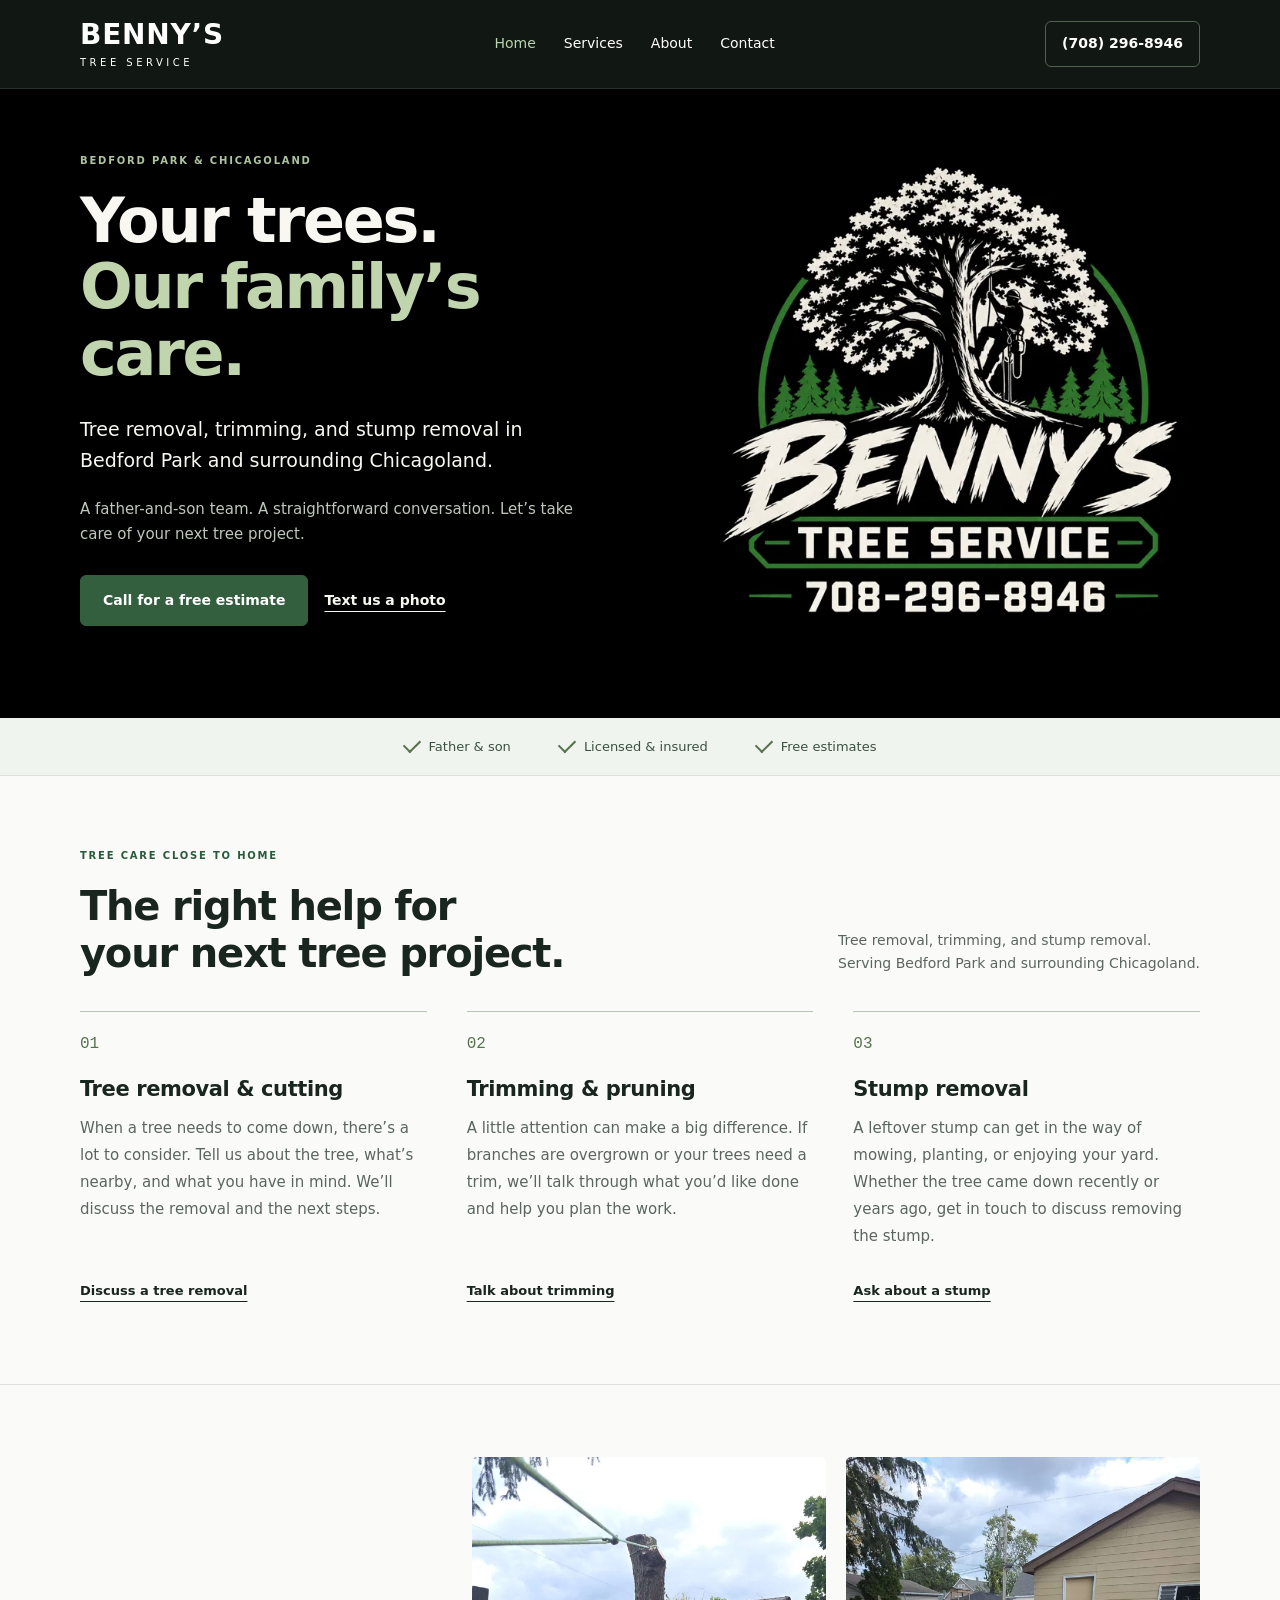
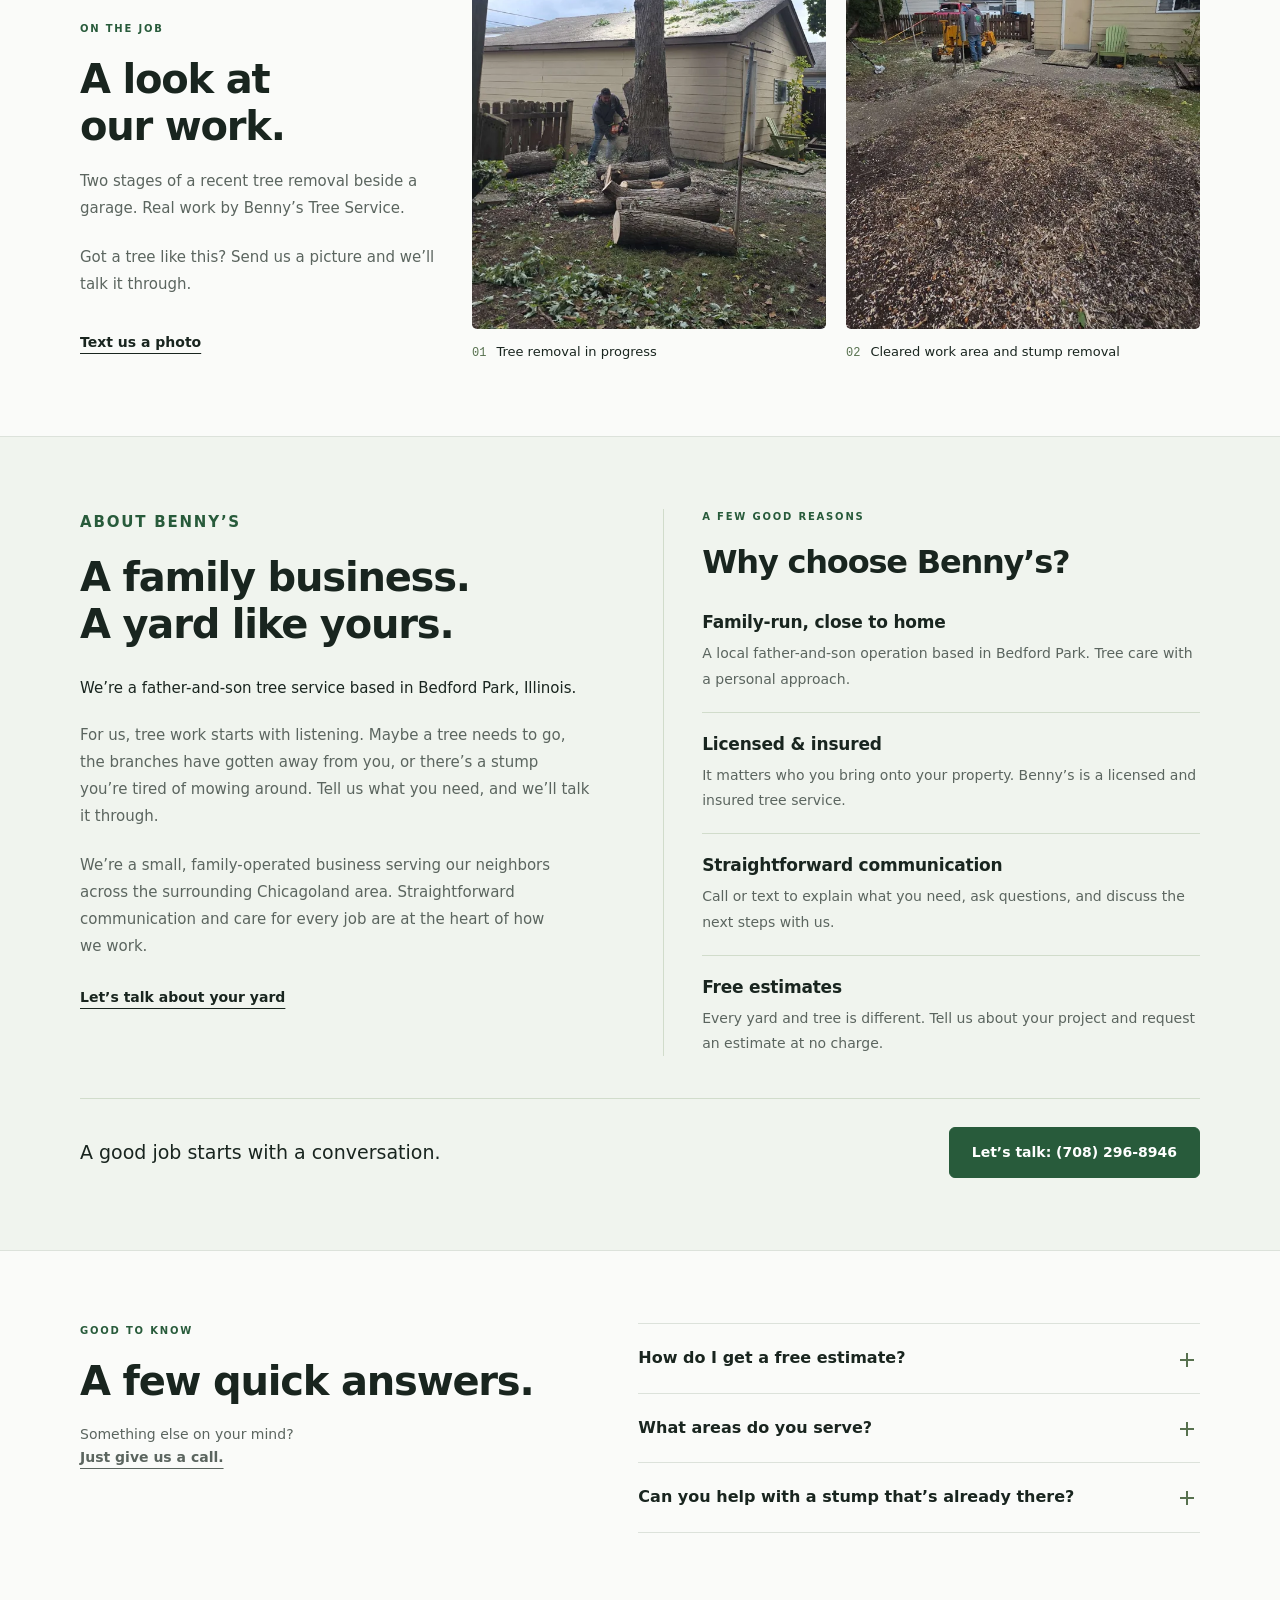
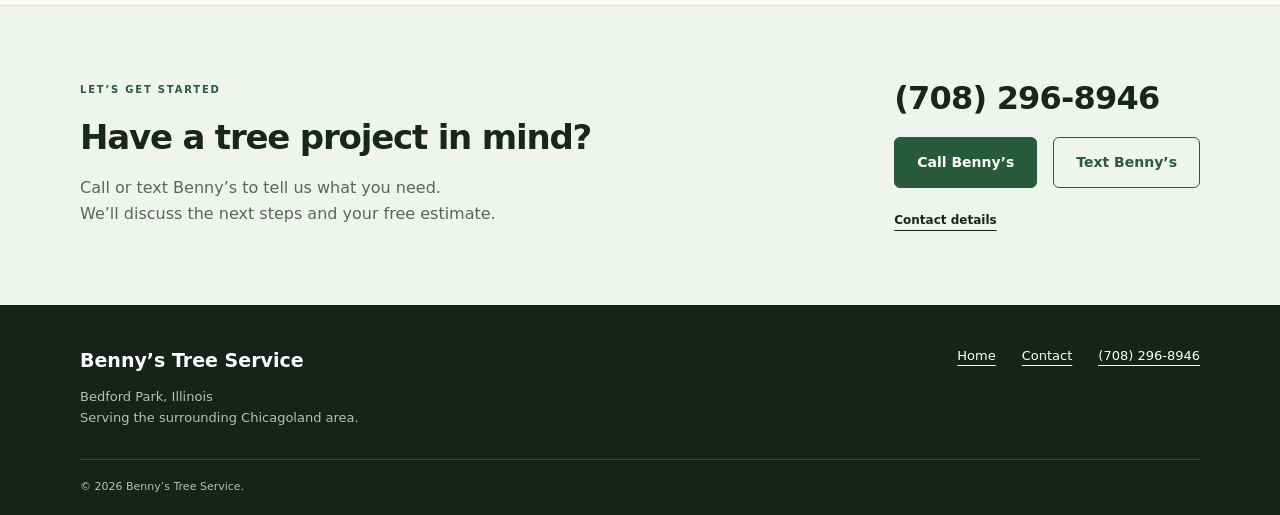
==== commit 89a3ec90: "Consolidate stylesheet and polish landing page - Merge the stacked style overrides into one organize" ====
--- a/index.html
+++ b/index.html
@@ -10,14 +10,17 @@
 <meta property="og:title" content="Tree Removal & Trimming in Bedford Park, IL | Benny's Tree Service">
 <meta property="og:description" content="Family-operated tree removal, trimming, and stump removal in Bedford Park and surrounding Chicagoland. Licensed and insured. Call for a free estimate.">
 <meta property="og:url" content="https://bennystreeservices.com/">
-<meta property="og:image" content="https://bennystreeservices.com/assets/logo-640.webp">
+<meta property="og:image" content="https://bennystreeservices.com/assets/share-1200x630.jpg">
+<meta property="og:image:width" content="1200">
+<meta property="og:image:height" content="630">
 <meta name="twitter:card" content="summary_large_image">
 <meta property="og:site_name" content="Benny’s Tree Service">
 <meta property="og:image:alt" content="Benny’s Tree Service, Bedford Park, Illinois">
 <meta property="og:locale" content="en_US">
-<meta name="theme-color" content="#18251e">
-<link rel="icon" href="assets/logo-320.webp" type="image/webp">
-<link rel="stylesheet" href="styles.css?v=4">
+<meta name="theme-color" content="#111713">
+<link rel="icon" href="assets/favicon-48.png" type="image/png" sizes="48x48">
+<link rel="apple-touch-icon" href="assets/apple-touch-icon.png">
+<link rel="stylesheet" href="styles.css?v=5">
 <script src="script.js" defer></script>
 <script type="application/ld+json">
 {
@@ -142,7 +145,7 @@
 <nav aria-label="Main navigation"><a href="index.html" aria-current="page">Home</a><a href="index.html#services">Services</a><a href="index.html#about">About</a><a href="contact.html" >Contact</a></nav>
 <a class="header-call" href="tel:+17082968946">(708) 296-8946</a>
 </div></header><main id="main">
-<div class="hero-shell"><section class="hero wrap"><div class="hero-copy"><p class="eyebrow">BEDFORD PARK &amp; CHICAGOLAND</p><h1>Your trees.<br><span class="hero-accent">Our family’s care.</span></h1><p class="intro">Tree removal, trimming, and stump removal in Bedford Park and surrounding Chicagoland.</p><p class="hero-detail">A father-and-son team. A straightforward conversation. Let’s take care of your next tree project.</p><div class="actions"><a class="button" href="tel:+17082968946">Call for a free estimate</a><a class="text-link" href="sms:+17082968946">Text us a photo</a></div><p class="hero-note">Family-operated. Licensed and insured.</p></div><div class="hero-logo"><img src="assets/logo-640.webp" srcset="assets/logo-320.webp 320w, assets/logo-640.webp 640w" sizes="(max-width: 700px) 120px, 480px" fetchpriority="high" width="640" height="640" alt="Benny’s Tree Service logo with a tree and climbing arborist. Phone 708-296-8946."></div></section></div>
+<div class="hero-shell"><section class="hero wrap"><div class="hero-copy"><p class="eyebrow">BEDFORD PARK &amp; CHICAGOLAND</p><h1>Your trees.<br><span class="hero-accent">Our family’s care.</span></h1><p class="intro">Tree removal, trimming, and stump removal in Bedford Park and surrounding Chicagoland.</p><p class="hero-detail">A father-and-son team. A straightforward conversation. Let’s take care of your next tree project.</p><div class="actions"><a class="button" href="tel:+17082968946">Call for a free estimate</a><a class="text-link" href="sms:+17082968946">Text us a photo</a></div></div><div class="hero-logo"><img src="assets/logo-640.webp" srcset="assets/logo-320.webp 320w, assets/logo-640.webp 640w" sizes="(max-width: 700px) 120px, 480px" fetchpriority="high" width="640" height="640" alt="Benny’s Tree Service logo with a tree and climbing arborist. Phone 708-296-8946."></div></section></div>
 <div class="trust-strip"><div class="wrap"><span>Father &amp; son</span><span>Licensed &amp; insured</span><span>Free estimates</span></div></div>
 <section class="services section" id="services">
   <div class="wrap">
@@ -157,7 +160,7 @@
     </div>
   </div>
 </section>
-<section class="section wrap" id="work"><div class="section-top"><div><p class="eyebrow">ON THE JOB</p><h2>A look at our work.</h2></div><p>Two stages of a recent tree removal.<br>Real work by Benny’s Tree Service.</p></div><div class="gallery"><figure><img src="assets/tree-removal-1000.webp" srcset="assets/tree-removal-600.webp 600w, assets/tree-removal-1000.webp 1000w" sizes="(max-width: 700px) 100vw, 50vw" width="1000" height="1333" loading="lazy" alt="Benny’s worker cutting a remaining tree trunk beside a residential garage, with cut logs in the yard."><figcaption>Tree removal in progress</figcaption></figure><figure><img src="assets/stump-removal-1000.webp" srcset="assets/stump-removal-600.webp 600w, assets/stump-removal-1000.webp 1000w" sizes="(max-width: 700px) 100vw, 50vw" width="1000" height="1333" loading="lazy" alt="Worker with stump-removal equipment in the cleared yard beside the same garage, with wood chips on the ground."><figcaption>Cleared work area and stump removal</figcaption></figure></div></section>
+<section class="section wrap work" id="work"><div class="work-intro"><p class="eyebrow">ON THE JOB</p><h2>A look at our work.</h2><p>Two stages of a recent tree removal beside a garage. Real work by Benny’s Tree Service.</p><p>Got a tree like this? Send us a picture and we’ll talk it through.</p><a class="text-link" href="sms:+17082968946">Text us a photo</a></div><div class="gallery"><figure><img src="assets/tree-removal-1000.webp" srcset="assets/tree-removal-600.webp 600w, assets/tree-removal-1000.webp 1000w" sizes="(max-width: 950px) 50vw, 380px" width="1000" height="1333" loading="lazy" alt="Benny’s worker cutting a remaining tree trunk beside a residential garage, with cut logs in the yard."><figcaption><span>01</span>Tree removal in progress</figcaption></figure><figure><img src="assets/stump-removal-1000.webp" srcset="assets/stump-removal-600.webp 600w, assets/stump-removal-1000.webp 1000w" sizes="(max-width: 950px) 50vw, 380px" width="1000" height="1333" loading="lazy" alt="Worker with stump-removal equipment in the cleared yard beside the same garage, with wood chips on the ground."><figcaption><span>02</span>Cleared work area and stump removal</figcaption></figure></div></section>
 <section class="about section" id="about">
   <div class="wrap">
     <div class="about-grid">
--- a/styles.css
+++ b/styles.css
@@ -1,205 +1,288 @@
-:root{--ink:#202a23;--green:#275333;--paper:#f8f7f2;--muted:#5b655d;--line:#d7dbd1;--light:#eaf0e6}*{box-sizing:border-box}html{scroll-behavior:smooth;scroll-padding-top:24px}body{margin:0;background:var(--paper);color:var(--ink);font-family:Arial,Helvetica,sans-serif;font-size:16px;line-height:1.65}a{color:inherit;text-underline-offset:5px}a:focus-visible{outline:3px solid #8cbf62;outline-offset:5px}img{display:block;max-width:100%;height:auto}.wrap{width:min(1120px,calc(100% - 64px));margin-inline:auto}.header{background:#121813;color:#fff}.header-inner{min-height:106px;display:flex;align-items:center;justify-content:space-between;gap:28px}.brand{text-decoration:none;display:grid;line-height:1.1}.brand-name{font-size:31px;letter-spacing:1px;font-weight:900}.brand-sub{font-size:11px;letter-spacing:4px;margin-top:7px}nav{display:flex;gap:28px}nav a{text-decoration:none;font-size:14px;padding:12px 0}nav a:hover,nav a[aria-current]{color:#b9d3ac}.header-call{font-weight:700;font-size:16px;text-decoration:none;border-bottom:1px solid #6f8c69;padding-block:10px}.header-call span{margin-left:12px;color:#b9d3ac}.hero{display:grid;grid-template-columns:1.15fr 1fr;align-items:center;gap:60px;padding-block:64px}.eyebrow{color:var(--green);font-size:11px;font-weight:700;letter-spacing:2px;margin:0 0 18px}h1,h2,h3,p{margin-top:0}h1{font-size:clamp(42px,5.5vw,68px);letter-spacing:-2.5px;line-height:1.06;font-weight:750;margin-bottom:26px}h2{font-size:clamp(29px,3.3vw,40px);line-height:1.18;letter-spacing:-1.2px;margin-bottom:18px}h3{font-size:22px;line-height:1.3;letter-spacing:-.4px;margin-bottom:12px}p{margin-bottom:22px}p:not(.eyebrow){color:var(--muted)}.intro{font-size:20px;line-height:1.5;color:var(--ink)!important}.hero-copy>p:not(.eyebrow){max-width:510px}.hero-logo{background:#000;padding:14px}.hero-logo img{width:100%}.actions{display:flex;align-items:center;flex-wrap:wrap;gap:16px;margin-block:28px}.button{display:inline-flex;align-items:center;justify-content:center;gap:24px;min-height:50px;padding:12px 22px;background:var(--green);color:white;text-decoration:none;font-size:14px;font-weight:700;border:1px solid var(--green);border-radius:3px}.button:hover{background:#193d24}.button.outline{color:var(--green);background:transparent}.button.outline:hover{background:#dce5d7}.text-link{font-size:14px;font-weight:700}.hero-note{font-size:12px;margin:25px 0 0!important}.section{padding-block:72px}.section-top{display:flex;justify-content:space-between;align-items:end;gap:32px;margin-bottom:34px}.section-top h2{margin-bottom:0}.section-top>p{font-size:14px;margin-bottom:2px}.services{border-top:1px solid var(--line);border-bottom:1px solid var(--line);background:#f0f1e9}.service-grid{display:grid;grid-template-columns:repeat(3,1fr);gap:40px}.service-grid article{border-top:1px solid #a8b4a3;padding-top:20px}.service-number{font-size:12px;color:var(--green);display:block;margin-bottom:22px}.service-grid p{font-size:15px;margin-bottom:0}.gallery{display:grid;grid-template-columns:1fr 1fr;gap:28px}.gallery figure{margin:0}.gallery img{width:100%;aspect-ratio:3/4;object-fit:contain;background:#e3e5dc}.gallery figcaption{font-size:13px;color:var(--muted);padding-top:12px}.about{background:var(--light);border-block:1px solid var(--line)}.about-grid{display:grid;grid-template-columns:1fr 1fr;gap:90px}.about-grid p:last-of-type{font-size:15px}.estimate-inner{display:flex;justify-content:space-between;align-items:center;gap:40px}.estimate h2{font-size:34px}.estimate p:last-child{margin-bottom:0}.phone{font-size:32px;font-weight:700;letter-spacing:-1px;line-height:1.3;text-decoration:none;display:inline-block}.estimate-contact .actions{margin:18px 0}.estimate-contact>.text-link{font-size:12px}footer{background:#17221b;color:#fff;padding:40px 0 20px}.footer-main{display:flex;justify-content:space-between;gap:30px}.footer-brand{font-size:19px;font-weight:700;text-decoration:none}footer p{color:#b6c0b6!important;font-size:13px;margin:10px 0 30px}.footer-links{display:flex;gap:26px;align-items:start;font-size:13px}.copyright{border-top:1px solid #3a453d;padding-top:18px;color:#b6c0b6;font-size:11px}.skip{position:absolute;left:16px;top:-100px;padding:12px;background:white;z-index:5}.skip:focus{top:10px}.contact-hero{padding-top:70px;padding-bottom:40px}.contact-hero>.intro{max-width:620px}.contact-grid{display:grid;grid-template-columns:1.1fr 1fr;gap:80px;margin-top:46px}.contact-panel{padding:34px;background:var(--light);border-top:3px solid var(--green)}.contact-panel .phone{font-size:clamp(24px,3vw,36px)}.contact-panel>p:not(.eyebrow){font-size:14px;margin-top:15px}.contact-area{border-top:1px solid #c5d0bf;margin-top:34px;padding-top:25px}.contact-area h2,.contact-help h2{font-size:25px;letter-spacing:-.5px}.contact-area p{font-size:14px;margin-bottom:0}.contact-help{padding-top:25px}.contact-help ol{padding-left:24px}.contact-help li{padding-left:7px;margin-bottom:22px;color:var(--green)}.contact-help li strong{display:block;font-size:16px;color:var(--ink)}.contact-help li span{display:block;font-size:14px;color:var(--muted)}.small-note{font-size:13px}.contact-bottom{display:flex;justify-content:space-between;gap:24px;border-top:1px solid var(--line);padding-block:26px;margin-bottom:30px}.contact-bottom p{font-size:13px;margin:0}
-@media(max-width:950px){.header-inner{gap:20px}nav{gap:17px}.hero{gap:30px}.actions{gap:12px}.hero .text-link{font-size:13px}.about-grid,.contact-grid{gap:40px}.estimate-inner{gap:25px}.estimate h2{font-size:30px}.phone{font-size:28px}}
-@media(max-width:700px){.wrap{width:calc(100% - 40px)}.header-inner{flex-wrap:wrap;gap:14px;padding-block:19px}.brand-name{font-size:25px}.brand-sub{font-size:9px;letter-spacing:3px}.header-call{margin-left:auto;font-size:14px}nav{order:3;justify-content:space-between;width:100%;border-top:1px solid #39433a;padding-top:7px;gap:12px}nav a{padding:8px 0}.hero{grid-template-columns:1fr;padding-block:38px;gap:30px}.hero h1{font-size:47px;letter-spacing:-1.8px}.hero .intro{font-size:19px}.hero-logo{width:min(280px,100%);justify-self:center;padding:8px}.hero-note{margin-top:18px!important}.hero .actions{margin:23px 0 0}.section{padding-block:46px}.section-top{display:block;margin-bottom:27px}.section-top>p{margin-top:20px}.service-grid{grid-template-columns:1fr;gap:25px}.service-grid article{padding-top:15px}.service-number{margin-bottom:10px}.service-grid h3{margin-bottom:8px}.gallery{grid-template-columns:1fr;gap:28px}.about-grid,.contact-grid{grid-template-columns:1fr;gap:24px}.about-grid h2{margin-bottom:0}.estimate-inner{display:block}.estimate-contact{margin-top:28px}.estimate .actions{margin-bottom:20px}.footer-main{display:block}.footer-links{flex-wrap:wrap;gap:24px;margin-bottom:26px}.contact-hero{padding-top:40px}.contact-hero h1{font-size:46px}.contact-grid{margin-top:30px}.contact-panel{padding:25px}.contact-panel .phone{font-size:28px}.contact-bottom{display:block}.contact-bottom p{margin-bottom:12px}.contact-help{padding-top:14px}.eyebrow{font-size:10px;letter-spacing:1.5px}}
-@media(prefers-reduced-motion:reduce){html{scroll-behavior:auto}}
-.hero-shell{background:#000;color:#f8f7f2}.hero-shell .hero p{color:#bfc6bb}.hero-shell .hero .intro{color:#f8f7f2!important}.hero-shell .hero .eyebrow{color:#adc49e}.hero-shell .hero-logo{padding:0}.hero-shell .button{background:#315f39;border-color:#315f39}.hero-shell .button:hover{background:#3a6f43}.hero-shell .hero-note{color:#a9b5a3}
-@media(max-width:700px){.hero-shell .hero-logo{width:180px}.hero{gap:24px;padding-block:30px}.hero h1{font-size:43px;margin-bottom:20px}.hero .intro{font-size:18px}.hero-copy>p{margin-bottom:18px}}
-/* Layout fills short screens, so the footer never leaves a white gap. */
-html{min-height:100%;background:#17221b}
-body{min-height:100vh;min-height:100svh;display:flex;flex-direction:column}
-main{flex:1}footer{flex-shrink:0}
+/* Benny's Tree Service: shared styles for index.html and contact.html. */
+
+:root{
+ --ink:#19251f;--green:#285b3b;--green-dark:#193d24;--leaf:#c0d5ad;--sage:#57714f;
+ --paper:#fafbf9;--muted:#5b655f;--line:#dce2db;--light:#f0f4ee;--line-soft:#d1dccb;
+ --night:#111713;--footer:#17221b;--radius:6px;
+ --mono:ui-monospace,SFMono-Regular,Consolas,monospace;
+}
+
+/* Base */
+*{box-sizing:border-box}
+html{min-height:100%;background:var(--footer);scroll-behavior:smooth;scroll-padding-top:24px}
+body{margin:0;min-height:100vh;min-height:100svh;display:flex;flex-direction:column;background:var(--paper);color:var(--ink);font-family:-apple-system,BlinkMacSystemFont,"Segoe UI",system-ui,sans-serif;font-size:16px;line-height:1.65;-webkit-font-smoothing:antialiased}
+main{flex:1}
+a{color:inherit;text-underline-offset:5px}
 a,button,summary{-webkit-tap-highlight-color:transparent}
-nav a{min-height:44px;display:inline-flex;align-items:center}
-.hero h1{font-size:clamp(42px,5vw,62px);letter-spacing:-2.2px}
-.hero-accent{color:#b8d69f}
-.hero-shell{border-bottom:4px solid #608849}
-.hero-detail{max-width:440px!important}
-.hero-shell .hero-note{display:none}
-.trust-strip{background:#e5ecdd;border-bottom:1px solid #cbd5c3}
-.trust-strip>.wrap{display:flex;justify-content:space-between;gap:16px;padding-block:17px;font-size:13px;font-weight:700;color:#315139}
-.trust-strip span+span{border-left:1px solid #b5c6ab;padding-left:28px}
-.service-grid article{border-top:2px solid #789466;position:relative;padding-top:24px}
-.service-number{font-size:34px;line-height:1;font-weight:700;letter-spacing:-1px;color:#789466;margin-bottom:22px}
-.service-grid article p{max-width:290px}
-.gallery figcaption{display:flex;align-items:center;gap:14px;font-weight:700;color:var(--ink)}
-.gallery figcaption:before{content:'';height:2px;width:28px;background:#739257}
-.about{border-left:0;background:#e7eddf}
-.about h2{border-left:4px solid #6f8c52;padding-left:24px}
+a:focus-visible,summary:focus-visible{outline:3px solid #78994e;outline-offset:4px}
+img{display:block;max-width:100%;height:auto}
+.wrap{width:min(1120px,calc(100% - 64px));margin-inline:auto}
+.skip{position:absolute;left:16px;top:-100px;z-index:30;padding:12px;background:#fff}
+.skip:focus{top:10px}
+
+h1,h2,h3,p{margin-top:0}
+h1,h2,h3{font-weight:600;text-wrap:balance}
+h1{font-size:clamp(42px,5.5vw,68px);line-height:1.06;letter-spacing:-2.4px;margin-bottom:26px}
+h2{font-size:clamp(29px,3.3vw,40px);line-height:1.18;letter-spacing:-1.2px;margin-bottom:18px}
+h3{font-size:22px;line-height:1.3;letter-spacing:-.4px;margin-bottom:12px}
+p{margin-bottom:22px;text-wrap:pretty}
+p:not(.eyebrow){color:var(--muted)}
+.intro{font-size:20px;line-height:1.5;color:var(--ink)!important}
+.eyebrow{margin:0 0 18px;color:var(--green);font-size:10px;font-weight:650;letter-spacing:1.8px}
+
+/* Buttons and links */
+.actions{display:flex;align-items:center;flex-wrap:wrap;gap:16px;margin-block:28px}
+.button{display:inline-flex;align-items:center;justify-content:center;gap:24px;min-height:50px;padding:13px 22px;background:var(--green);color:#fff;border:1px solid var(--green);border-radius:var(--radius);font-size:14px;font-weight:600;text-decoration:none;transition:background-color .15s,border-color .15s}
+.button:hover{background:var(--green-dark)}
+.button.outline{background:transparent;color:var(--green)}
+.button.outline:hover{background:#dce5d7}
+.text-link{font-size:14px;font-weight:600;text-decoration-thickness:1px;text-underline-offset:6px}
+.text-link:hover{text-decoration-thickness:2px}
+.phone{display:inline-block;font-size:32px;font-weight:600;letter-spacing:-.8px;line-height:1.3;text-decoration:none}
+
+/* Header (stays visible on larger screens so the phone number is always one click away) */
+.header{position:sticky;top:0;z-index:20;background:var(--night);color:#fff;border-bottom:1px solid #29312b}
+.header-inner{min-height:88px;display:flex;align-items:center;justify-content:space-between;gap:28px}
+.brand{display:grid;line-height:1.1;text-decoration:none}
+.brand-name{font-size:28px;font-weight:800;letter-spacing:.8px}
+.brand-sub{margin-top:7px;font-size:10px;font-weight:500;letter-spacing:3.5px}
+nav{display:flex;gap:28px}
+nav a{display:inline-flex;align-items:center;min-height:44px;padding:12px 0;font-size:14px;font-weight:500;text-decoration:none}
+nav a:hover,nav a[aria-current]{color:#b9d3ac}
+.header-call{padding:10px 16px;border:1px solid #51634f;border-radius:var(--radius);font-size:14px;font-weight:600;text-decoration:none;transition:background-color .15s,border-color .15s}
+.header-call:hover{background:#1f2b22;border-color:#7d9373}
+
+/* Hero */
+.hero-shell{background:#000;color:#f8f7f2}
+.hero{display:grid;grid-template-columns:1.15fr 1fr;align-items:center;gap:60px;padding-block:64px}
+.hero h1{font-size:clamp(42px,5vw,62px);line-height:1.08;letter-spacing:-2.2px}
+.hero-accent{color:var(--leaf)}
+.hero p{color:#bfc6bb}
+.hero .eyebrow{color:#adc49e}
+.hero .intro{font-size:19px;line-height:1.6;color:#f8f7f2!important}
+.hero-copy>p:not(.eyebrow){max-width:510px}
+.hero .hero-detail{max-width:440px;font-size:15px}
+.hero .button{background:#345f3e;border-color:#345f3e}
+.hero .button:hover{background:#3a6f43}
+.hero-logo img{width:100%}
+
+/* Trust strip */
+.trust-strip{background:var(--light);border-bottom:1px solid var(--line)}
+.trust-strip>.wrap{display:flex;justify-content:center;gap:16px 48px;padding-block:18px;font-size:13px;font-weight:500;color:#3a5140}
+.trust-strip span{display:inline-flex;align-items:center;gap:9px}
+.trust-strip span:before{content:'';width:14px;height:8px;margin-top:-4px;border:solid var(--sage);border-width:0 0 2px 2px;transform:rotate(-45deg)}
+
+/* Sections */
+.section{padding-block:72px}
+.section-top{display:flex;justify-content:space-between;align-items:end;gap:32px;margin-bottom:34px}
+.section-top h2{margin-bottom:0}
+.section-top>p{margin-bottom:2px;font-size:14px}
+
+/* Services */
+.services{border-bottom:1px solid var(--line)}
+.service-grid{display:grid;grid-template-columns:repeat(3,1fr);gap:40px}
+.service-grid article{display:flex;flex-direction:column;height:100%;padding-top:24px;border-top:1px solid #b8c5b3}
+.service-number{display:block;margin-bottom:24px;font-family:var(--mono);font-size:16px;line-height:1;color:var(--sage)}
+.service-grid h3{font-size:21px}
+.service-grid p{flex:1;margin-bottom:0;font-size:15px;line-height:1.8}
+.service-grid .text-link{display:inline-flex;align-items:center;min-height:44px;margin-top:18px;font-size:13px}
+
+/* Work photos */
+.work{display:grid;grid-template-columns:1fr 2fr;gap:28px;align-items:end}
+.work-intro p:not(.eyebrow){font-size:15px;line-height:1.8}
+.work-intro .text-link{display:inline-flex;align-items:center;min-height:44px}
+.gallery{display:grid;grid-template-columns:1fr 1fr;gap:20px}
+.gallery figure{margin:0}
+.gallery img{width:100%;aspect-ratio:3/4;object-fit:cover;background:#e3e5dc;border-radius:5px}
+.gallery figcaption{display:flex;align-items:baseline;gap:10px;padding-top:12px;font-size:13px;font-weight:500;color:var(--ink)}
+.gallery figcaption span{font-family:var(--mono);font-size:12px;font-weight:400;color:var(--sage)}
+
+/* About */
+.about{background:var(--light);border-block:1px solid var(--line)}
+.about-grid{display:grid;grid-template-columns:1fr 1.05fr;gap:72px}
+.about-story h2{margin-bottom:26px}
+.about-story .intro{margin-bottom:20px}
+.about-story p{font-size:15px;line-height:1.8}
+.about-story p:last-of-type{margin-bottom:24px}
+.why-benny{padding-left:38px;border-left:1px solid var(--line-soft)}
+.why-benny h2{margin-bottom:10px;font-size:32px}
+.reasons>div{padding-block:20px;border-bottom:1px solid var(--line-soft)}
+.reasons>div:last-child{padding-bottom:0;border-bottom:0}
+.reasons h3{margin-bottom:8px;font-size:17px;letter-spacing:-.2px}
+.reasons p{margin:0;font-size:14px;line-height:1.8}
+.about-next{display:flex;justify-content:space-between;align-items:center;gap:24px;margin-top:42px;padding-top:28px;border-top:1px solid var(--line-soft)}
+.about-next p{margin:0;font-size:19px;font-weight:500;color:var(--ink)}
+
+/* Questions */
 .questions{display:grid;grid-template-columns:1fr 1.15fr;gap:70px}
 .questions>div>p:last-child{font-size:14px}
 .question-list{border-top:1px solid var(--line)}
 .question-list details{border-bottom:1px solid var(--line)}
-.question-list summary{cursor:pointer;padding:21px 28px 21px 0;font-size:16px;font-weight:700;min-height:56px}
-.question-list details p{font-size:15px;max-width:520px;padding-right:20px}
-.estimate{background:#e7eddf;border-top:1px solid #cbd5c3}
-.contact-hero h1 span{color:#52783f}
-.contact-panel{background:#101811;color:#fff;border-top:4px solid #7e9c63;position:relative;overflow:hidden}
-.contact-panel .eyebrow{color:#b8d69f;padding-right:110px}
-.contact-panel .phone{margin-top:12px}
+.question-list summary{position:relative;display:block;min-height:56px;padding:21px 36px 21px 0;font-size:16px;font-weight:600;cursor:pointer;list-style:none}
+.question-list summary::-webkit-details-marker{display:none}
+.question-list summary:before,.question-list summary:after{content:'';position:absolute;right:6px;top:50%;width:14px;height:2px;background:var(--sage);transition:transform .2s}
+.question-list summary:after{transform:rotate(90deg)}
+.question-list details[open] summary:after{transform:rotate(0)}
+.question-list details p{max-width:520px;padding-right:20px;font-size:15px}
+
+/* Estimate call to action */
+.estimate{background:var(--light);border-top:1px solid var(--line)}
+.estimate-inner{display:flex;justify-content:space-between;align-items:center;gap:40px}
+.estimate h2{font-size:34px}
+.estimate p:last-child{margin-bottom:0}
+.estimate-contact .actions{margin:18px 0}
+.estimate-contact>.text-link{font-size:12px}
+
+/* Footer */
+footer{flex-shrink:0;padding:40px 0 20px;background:var(--footer);color:#fff}
+.footer-main{display:flex;justify-content:space-between;gap:30px}
+.footer-brand{font-size:19px;font-weight:600;text-decoration:none}
+footer p{margin:10px 0 30px;font-size:13px;color:#b6c0b6!important}
+.footer-links{display:flex;align-items:start;gap:26px;font-size:13px}
+.copyright{padding-top:18px;border-top:1px solid #3a453d;font-size:11px;color:#b6c0b6}
+
+/* Contact page */
+.contact-hero{padding-block:70px 40px}
+.contact-hero h1 span{color:#4f7150}
+.contact-hero>.intro{max-width:620px}
+.contact-grid{display:grid;grid-template-columns:1.1fr 1fr;gap:80px;margin-top:46px}
+.contact-panel{position:relative;overflow:hidden;padding:36px;background:#111a14;color:#fff;border:1px solid #273f2b;border-radius:8px}
+.contact-panel .eyebrow{padding-right:110px;color:#b8d69f}
+.contact-panel .phone{margin-top:12px;font-size:clamp(24px,3vw,36px)}
 .contact-panel p:not(.eyebrow){color:#c0cbbc}
-.contact-panel .button{background:#b8d69f;color:#152319;border-color:#b8d69f}
+.contact-panel>p:not(.eyebrow){margin-top:15px;font-size:14px}
+.contact-panel .button{background:var(--leaf);color:#152319;border-color:var(--leaf)}
 .contact-panel .button:hover{background:#cbe4b5}
 .contact-panel .button.outline{background:transparent;color:#edf2e8;border-color:#7d9373}
 .contact-panel .button.outline:hover{background:#29412b}
-.contact-panel .contact-area{border-color:#3d4b39}
-.contact-mark{position:absolute;right:22px;top:18px;width:84px;height:84px;object-fit:contain}
-.contact-help h2{line-height:1.25;font-size:29px}
-.contact-help ol{list-style:none;counter-reset:steps;padding:0;margin-top:28px}
-.contact-help li{position:relative;padding-left:46px;margin-bottom:24px;counter-increment:steps}
-.contact-help li:before{content:'0' counter(steps);position:absolute;left:0;top:0;color:#6a8553;font-size:21px;font-weight:700}
+.contact-mark{position:absolute;right:22px;top:18px;width:84px;height:84px;object-fit:contain;mix-blend-mode:lighten}
+.contact-area{margin-top:34px;padding-top:25px;border-top:1px solid #3d4b39}
+.contact-area h2{font-size:25px;letter-spacing:-.5px}
+.contact-area p{margin-bottom:0;font-size:14px}
+.contact-help{padding-top:25px}
+.contact-help h2{font-size:29px;line-height:1.25;letter-spacing:-.5px}
+.contact-help ol{margin-top:28px;padding:0;list-style:none;counter-reset:steps}
+.contact-help li{position:relative;margin-bottom:24px;padding-left:46px;counter-increment:steps}
+.contact-help li:before{content:'0' counter(steps);position:absolute;left:0;top:4px;font-family:var(--mono);font-size:15px;color:#6a8553}
+.contact-help li strong{display:block;font-size:16px;font-weight:600;color:var(--ink)}
+.contact-help li span{display:block;font-size:14px;color:var(--muted)}
+.small-note{font-size:13px}
+.contact-bottom{display:flex;justify-content:space-between;gap:24px;margin-bottom:30px;padding-block:26px;border-top:1px solid var(--line)}
+.contact-bottom p{margin:0;font-size:13px}
+
+/* Phone-only quick contact bar */
 .mobile-contact{display:none}
+
+@media(min-width:701px){html{scroll-padding-top:110px}}
+
+@media(max-width:950px){
+ .header-inner{gap:20px}nav{gap:17px}
+ .hero{gap:30px}
+ .actions{gap:12px}
+ .hero .text-link{font-size:13px}
+ .about-grid{gap:38px}.why-benny{padding-left:28px}
+ .contact-grid{gap:40px}
+ .estimate-inner{gap:25px}.estimate h2{font-size:30px}
+ .phone{font-size:28px}
+ .work{grid-template-columns:1fr}
+ .work-intro{max-width:560px}
+}
+
 @media(max-width:700px){
+ html{scroll-padding-bottom:90px}
  body{padding-bottom:calc(68px + env(safe-area-inset-bottom,0px))}
- .header-inner{padding-block:13px;gap:10px}
- .header-call{min-height:44px;display:flex;align-items:center}
- nav{padding-top:2px}nav a{padding-block:10px}
- .hero{position:relative;display:block;padding-block:30px 32px}
- .hero-copy{padding-top:0}.hero .eyebrow{max-width:190px;margin-bottom:20px;min-height:32px;display:flex;align-items:center}
- .hero h1{font-size:clamp(36px,9.5vw,48px);line-height:1.08;letter-spacing:-1.5px;padding-right:0;max-width:95%;margin-bottom:20px}
- .hero-shell .hero-logo{position:absolute;top:12px;right:-3px;width:92px}
- .hero .intro{font-size:18px;line-height:1.5;margin-bottom:14px}
- .hero-detail{font-size:14px;line-height:1.6}
- .hero .actions{margin-top:23px;gap:16px}
- .hero .button{font-size:14px;padding-inline:18px}
- .hero .text-link{min-height:44px;display:flex;align-items:center;font-size:14px}
- .trust-strip>.wrap{width:100%;padding:14px 16px;gap:10px;justify-content:space-around;font-size:11px}
- .trust-strip span+span{padding-left:12px}
- .service-grid{gap:0}.service-grid article{display:grid;grid-template-columns:42px 1fr;column-gap:14px;padding-block:22px;border-top:1px solid #bac8af}
- .service-number{grid-row:1/3;font-size:27px;padding-top:3px;margin:0}
- .service-grid h3{font-size:21px}.service-grid article p{max-width:none}
- .gallery{gap:30px}.gallery figcaption{font-size:13px}
- .about h2{padding-left:18px}
- .questions{grid-template-columns:1fr;gap:12px}
- .question-list summary{font-size:15px;padding-block:20px}
- .contact-hero{padding-top:32px;padding-bottom:28px}
- .contact-hero h1{font-size:45px;letter-spacing:-1.8px}
- .contact-hero>.intro{font-size:18px}
- .contact-grid{margin-top:25px;gap:22px}
- .contact-panel{padding:25px 22px}.contact-mark{width:68px;height:68px;right:14px;top:14px}
- .contact-panel .eyebrow{padding-right:65px;min-height:35px}
- .contact-panel .phone{margin-top:0;font-size:29px}
- .contact-panel .actions{display:grid;grid-template-columns:1fr 1fr;gap:10px;margin-block:24px}
- .contact-panel .button{gap:10px;padding-inline:10px}
- .contact-area{margin-top:26px}.contact-help h2{font-size:28px}
- .contact-bottom{margin-bottom:8px}
- .footer-links a{min-height:44px;display:inline-flex;align-items:center}
- .mobile-contact{position:fixed;z-index:20;bottom:0;left:0;right:0;display:grid;grid-template-columns:1fr 1fr;gap:10px;padding:10px 16px calc(10px + env(safe-area-inset-bottom,0px));background:#f8f7f2;border-top:1px solid #b6c5ac;box-shadow:0 -3px 12px #1523190a}
- .mobile-contact a{display:flex;align-items:center;justify-content:center;min-height:48px;padding:10px;font-size:15px;font-weight:700;text-decoration:none;border:1px solid #275333;border-radius:3px;color:#275333}
- .mobile-contact a:first-child{background:#275333;color:#fff}
- .mobile-contact span{display:none}
- html{scroll-padding-bottom:90px}
- a:focus-visible,summary:focus-visible{outline:3px solid #78994e;outline-offset:3px}
-}
-@media(max-width:350px){.wrap{width:calc(100% - 32px)}.header-call{font-size:12px}.brand-name{font-size:23px}.trust-strip>.wrap{font-size:10px;gap:6px}.trust-strip span+span{padding-left:8px}.contact-panel .phone{font-size:26px}.hero h1{font-size:35px}}
-.contact-mark{mix-blend-mode:lighten}
-@media(max-width:700px){.phone,.text-link{min-height:44px;display:inline-flex;align-items:center}}
-@media(max-width:700px){.mobile-contact{padding-left:max(16px,env(safe-area-inset-left,0px));padding-right:max(16px,env(safe-area-inset-right,0px))}}
-/* Personal service details and reasons to choose the family business. */
-.service-grid{align-items:start}
-.service-grid article{display:flex;flex-direction:column;height:100%}
-.service-grid article p{max-width:none;flex:1}
-.service-grid article .text-link{margin-top:18px;font-size:13px;min-height:44px;display:inline-flex;align-items:center;gap:12px}
-.about-grid{grid-template-columns:1fr 1.05fr;gap:72px}
-.about-story h2{margin-bottom:26px}
-.about-story .intro{margin-bottom:20px}
-.about-story p{font-size:15px}
-.about-story p:last-of-type{margin-bottom:24px}
-.why-benny{border-left:1px solid #bdccb0;padding-left:38px}
-.why-benny h2{border:0;padding:0;font-size:32px;margin-bottom:10px}
-.reasons>div{border-bottom:1px solid #c2ceb8;padding-block:20px}
-.reasons>div:last-child{border-bottom:0;padding-bottom:0}
-.reasons h3{font-size:18px;margin-bottom:8px;letter-spacing:-.2px}
-.reasons p{font-size:14px!important;margin:0;line-height:1.65}
-.about-next{display:flex;justify-content:space-between;align-items:center;gap:24px;border-top:1px solid #bdccb0;margin-top:42px;padding-top:28px}
-.about-next p{margin:0;font-size:20px;font-weight:700;color:var(--ink)}
-@media(max-width:950px){.about-grid{gap:38px}.why-benny{padding-left:28px}}
-@media(max-width:700px){
- .service-grid article{display:grid;grid-template-columns:42px 1fr;align-items:start}
- .service-number{grid-row:1/4}.service-grid article .text-link{grid-column:2;margin-top:8px}
- .service-grid article p{margin-bottom:0}
+ .wrap{width:calc(100% - 40px)}
+ .phone,.text-link{display:inline-flex;align-items:center;min-height:44px}
+
+ .header{position:static}
+ .header-inner{flex-wrap:wrap;min-height:0;gap:9px;padding-block:12px}
+ .brand-name{font-size:24px}
+ .brand-sub{font-size:9px;letter-spacing:2.8px}
+ .header-call{display:flex;align-items:center;min-height:44px;margin-left:auto;padding:8px 10px;font-size:12px}
+ nav{order:3;width:100%;justify-content:space-between;gap:12px;padding-top:3px;border-top:1px solid #303c31}
+ nav a{padding-block:10px}
+
+ .hero{position:relative;display:block;padding-block:28px 34px}
+ .hero .eyebrow{display:flex;align-items:center;max-width:180px;min-height:32px;margin-bottom:20px;font-size:9px;letter-spacing:1.5px}
+ .hero h1{max-width:100%;margin-bottom:20px;font-size:clamp(34px,9vw,46px);letter-spacing:-1.7px}
+ .hero-copy>p{margin-bottom:18px}
+ .hero .intro{margin-bottom:14px;font-size:17px;line-height:1.65}
+ .hero .hero-detail{font-size:14px;line-height:1.6}
+ .hero .actions{margin:23px 0 0;gap:16px}
+ .hero .button{padding-inline:18px}
+ .hero .text-link{display:flex;font-size:14px}
+ .hero-logo{position:absolute;top:12px;right:-3px;width:86px}
+
+ .trust-strip>.wrap{width:100%;justify-content:space-around;gap:8px;padding:14px 12px;font-size:11px}
+ .trust-strip span{gap:7px}
+ .trust-strip span:before{width:10px;height:6px}
+
+ .section{padding-block:42px}
+ .section-top{display:block;margin-bottom:27px}
+ .section-top>p{margin-top:20px}
+
+ .service-grid{grid-template-columns:1fr;gap:0}
+ .service-grid article{display:grid;grid-template-columns:28px 1fr;align-items:start;gap:0 12px;padding-block:23px}
+ .service-number{grid-row:1/4;margin:0;padding-top:6px;font-size:14px}
+ .service-grid h3{margin-bottom:8px;font-size:20px}
+ .service-grid .text-link{grid-column:2;margin-top:8px}
+
+ .work{gap:22px}
+ .gallery{gap:12px}
+ .gallery figcaption{flex-direction:column;gap:2px;font-size:12px;line-height:1.4}
+
  .about-grid{grid-template-columns:1fr;gap:36px}
  .about-story h2{margin-bottom:22px}
- .why-benny{border-left:0;border-top:1px solid #bdccb0;padding:30px 0 0}
+ .why-benny{padding:30px 0 0;border-left:0;border-top:1px solid var(--line-soft)}
  .why-benny h2{font-size:30px}
  .reasons>div{padding-block:18px}
  .about-next{display:block;margin-top:30px;padding-top:24px}
- .about-next p{font-size:20px;line-height:1.4;margin-bottom:18px}
+ .about-next p{margin-bottom:18px;font-size:20px;line-height:1.4}
  .about-next .button{width:100%;gap:12px;padding-inline:12px}
-}
-/* Refined typography, neutral surfaces and a restrained interface. */
-:root{--ink:#19251f;--green:#285b3b;--paper:#fafbf9;--muted:#5b655f;--line:#dce2db;--light:#f0f4ee}
-body{font-family:-apple-system,BlinkMacSystemFont,"Segoe UI",system-ui,sans-serif;-webkit-font-smoothing:antialiased;line-height:1.65}
-h1,h2,h3{font-weight:600;text-wrap:balance}
-h1{letter-spacing:-2.4px}h2{letter-spacing:-1.2px}h3{letter-spacing:-.4px}
-p{text-wrap:pretty}
-.header{background:#111713;border-bottom:1px solid #29312b}
-.header-inner{min-height:96px}
-.brand-name{font-size:28px;font-weight:800;letter-spacing:.8px}
-.brand-sub{font-size:10px;letter-spacing:3.5px;font-weight:500}
-nav a{font-size:14px;font-weight:500}
-.header-call{font-size:14px;font-weight:600;border:1px solid #51634f;border-radius:6px;padding:10px 16px}
-.eyebrow{font-size:10px;letter-spacing:1.8px;font-weight:650}
-.hero{padding-block:64px}
-.hero h1{font-weight:600;line-height:1.08}
-.hero-accent{color:#c0d5ad}
-.hero-shell{border-bottom:0}
-.hero .intro{font-size:19px;line-height:1.6}
-.hero-detail{font-size:15px}
-.button{border-radius:6px;font-weight:600;min-height:50px;padding:13px 22px}
-.hero-shell .button{background:#345f3e;border-color:#345f3e}
-.text-link{font-weight:600;text-decoration-thickness:1px;text-underline-offset:6px}
-.trust-strip{background:#f0f4ee;border-color:#dce2db}
-.trust-strip>.wrap{font-size:12px;font-weight:500;color:#3a5140;padding-block:18px}
-.trust-strip span+span{border-color:#cdd7c8}
-.services{background:var(--paper);border-top:0;border-bottom:1px solid var(--line)}
-.service-grid article{border-top:1px solid #b8c5b3}
-.service-number{font-family:ui-monospace,SFMono-Regular,Consolas,monospace;font-size:16px;font-weight:400;letter-spacing:0;color:#57714f;margin-bottom:24px}
-.service-grid h3{font-weight:600;font-size:21px}
-.service-grid p{line-height:1.8}
-.gallery img{border-radius:5px}
-.gallery figcaption{font-size:13px;font-weight:500}
-.gallery figcaption:before{display:none}
-.about{background:#f0f4ee;border-color:#dce2db}
-.about h2{border-left:0;padding-left:0}
-.about-story p,.reasons p{line-height:1.8}
-.why-benny{border-color:#d1dccb}
-.reasons>div{border-color:#d1dccb}
-.reasons h3{font-size:17px;font-weight:600}
-.about-next{border-color:#d1dccb}
-.about-next p{font-size:19px;font-weight:500}
-.question-list summary{font-weight:600}
-.estimate{background:#f0f4ee;border-color:#dce2db}
-.phone{font-weight:600;letter-spacing:-.8px}
-.contact-hero h1 span{color:#4f7150}
-.contact-panel{background:#111a14;border:1px solid #273f2b;border-radius:8px;padding:36px}
-.contact-panel .button{background:#c0d5ad;border-color:#c0d5ad}
-.contact-help li:before{font-family:ui-monospace,SFMono-Regular,Consolas,monospace;font-size:15px;font-weight:400;top:4px}
-.contact-help li strong{font-weight:600}
-.footer-brand{font-weight:600}
-@media(max-width:700px){
- .header-inner{min-height:0;padding-block:12px;gap:9px}
- .brand-name{font-size:24px}.brand-sub{font-size:9px;letter-spacing:2.8px}
- .header-call{font-size:12px;padding:8px 10px;min-height:44px}
- nav{border-color:#303c31;padding-top:3px}
- .hero{padding-block:28px 34px}
- .hero h1{font-size:clamp(34px,9vw,46px);font-weight:600;letter-spacing:-1.7px;max-width:100%}
- .hero .intro{font-size:17px;line-height:1.65}
- .hero-detail{font-size:14px}
- .hero .eyebrow{font-size:9px;max-width:180px;letter-spacing:1.5px}
- .hero-shell .hero-logo{width:86px;top:12px}
- .trust-strip>.wrap{font-size:10px;padding-block:14px}
- .trust-strip span+span{padding-left:10px}
- .section{padding-block:42px}
- .service-number{font-size:14px;padding-top:6px;margin:0}
- .service-grid article{grid-template-columns:28px 1fr;gap:0 12px;padding-block:23px}
- .service-grid h3{font-size:20px}
- .service-grid p{font-size:15px;line-height:1.8}
- .why-benny{border-color:#d1dccb}
- .about-next p{font-weight:500}
+
+ .questions{grid-template-columns:1fr;gap:12px}
+ .question-list summary{padding-block:20px;font-size:15px}
+
+ .estimate-inner{display:block}
+ .estimate-contact{margin-top:28px}
+ .estimate .actions{margin-bottom:20px}
+
+ .footer-main{display:block}
+ .footer-links{flex-wrap:wrap;gap:24px;margin-bottom:26px}
+ .footer-links a{display:inline-flex;align-items:center;min-height:44px}
+
+ .contact-hero{padding-block:32px 28px}
+ .contact-hero h1{font-size:45px;letter-spacing:-1.8px}
+ .contact-hero>.intro{font-size:18px}
+ .contact-grid{grid-template-columns:1fr;gap:22px;margin-top:25px}
  .contact-panel{padding:24px 21px}
- .contact-panel .phone{font-size:28px}
+ .contact-panel .eyebrow{min-height:35px;padding-right:65px}
+ .contact-panel .phone{margin-top:0;font-size:28px}
+ .contact-panel .actions{display:grid;grid-template-columns:1fr 1fr;gap:10px;margin-block:24px}
+ .contact-panel .button{gap:10px;padding-inline:10px}
+ .contact-mark{right:14px;top:14px;width:68px;height:68px}
+ .contact-area{margin-top:26px}
+ .contact-help{padding-top:14px}
  .contact-help h2{font-size:27px}
- .mobile-contact{box-shadow:none;border-color:#d0d9ca;background:#fafbf9}
- .mobile-contact a{border-radius:6px;font-size:14px;font-weight:600}
-}
-@media(max-width:350px){.brand-name{font-size:22px}.header-call{font-size:11px;padding-inline:8px}.hero h1{font-size:33px}.contact-panel .phone{font-size:25px}}
+ .contact-bottom{display:block;margin-bottom:8px}
+ .contact-bottom p{margin-bottom:12px}
+
+ .mobile-contact{position:fixed;z-index:20;left:0;right:0;bottom:0;display:grid;grid-template-columns:1fr 1fr;gap:10px;padding:10px max(16px,env(safe-area-inset-right,0px)) calc(10px + env(safe-area-inset-bottom,0px)) max(16px,env(safe-area-inset-left,0px));background:var(--paper);border-top:1px solid #d0d9ca}
+ .mobile-contact a{display:flex;align-items:center;justify-content:center;min-height:48px;padding:10px;border:1px solid var(--green);border-radius:var(--radius);color:var(--green);font-size:14px;font-weight:600;text-decoration:none}
+ .mobile-contact a:first-child{background:var(--green);color:#fff}
+}
+
+@media(max-width:350px){
+ .wrap{width:calc(100% - 32px)}
+ .brand-name{font-size:22px}
+ .header-call{padding-inline:8px;font-size:11px}
+ .hero h1{font-size:33px}
+ .trust-strip>.wrap{font-size:10px}
+ .trust-strip span:before{display:none}
+ .contact-panel .phone{font-size:25px}
+}
+
+@media(prefers-reduced-motion:reduce){
+ html{scroll-behavior:auto}
+ *,*:before,*:after{transition:none!important}
+}
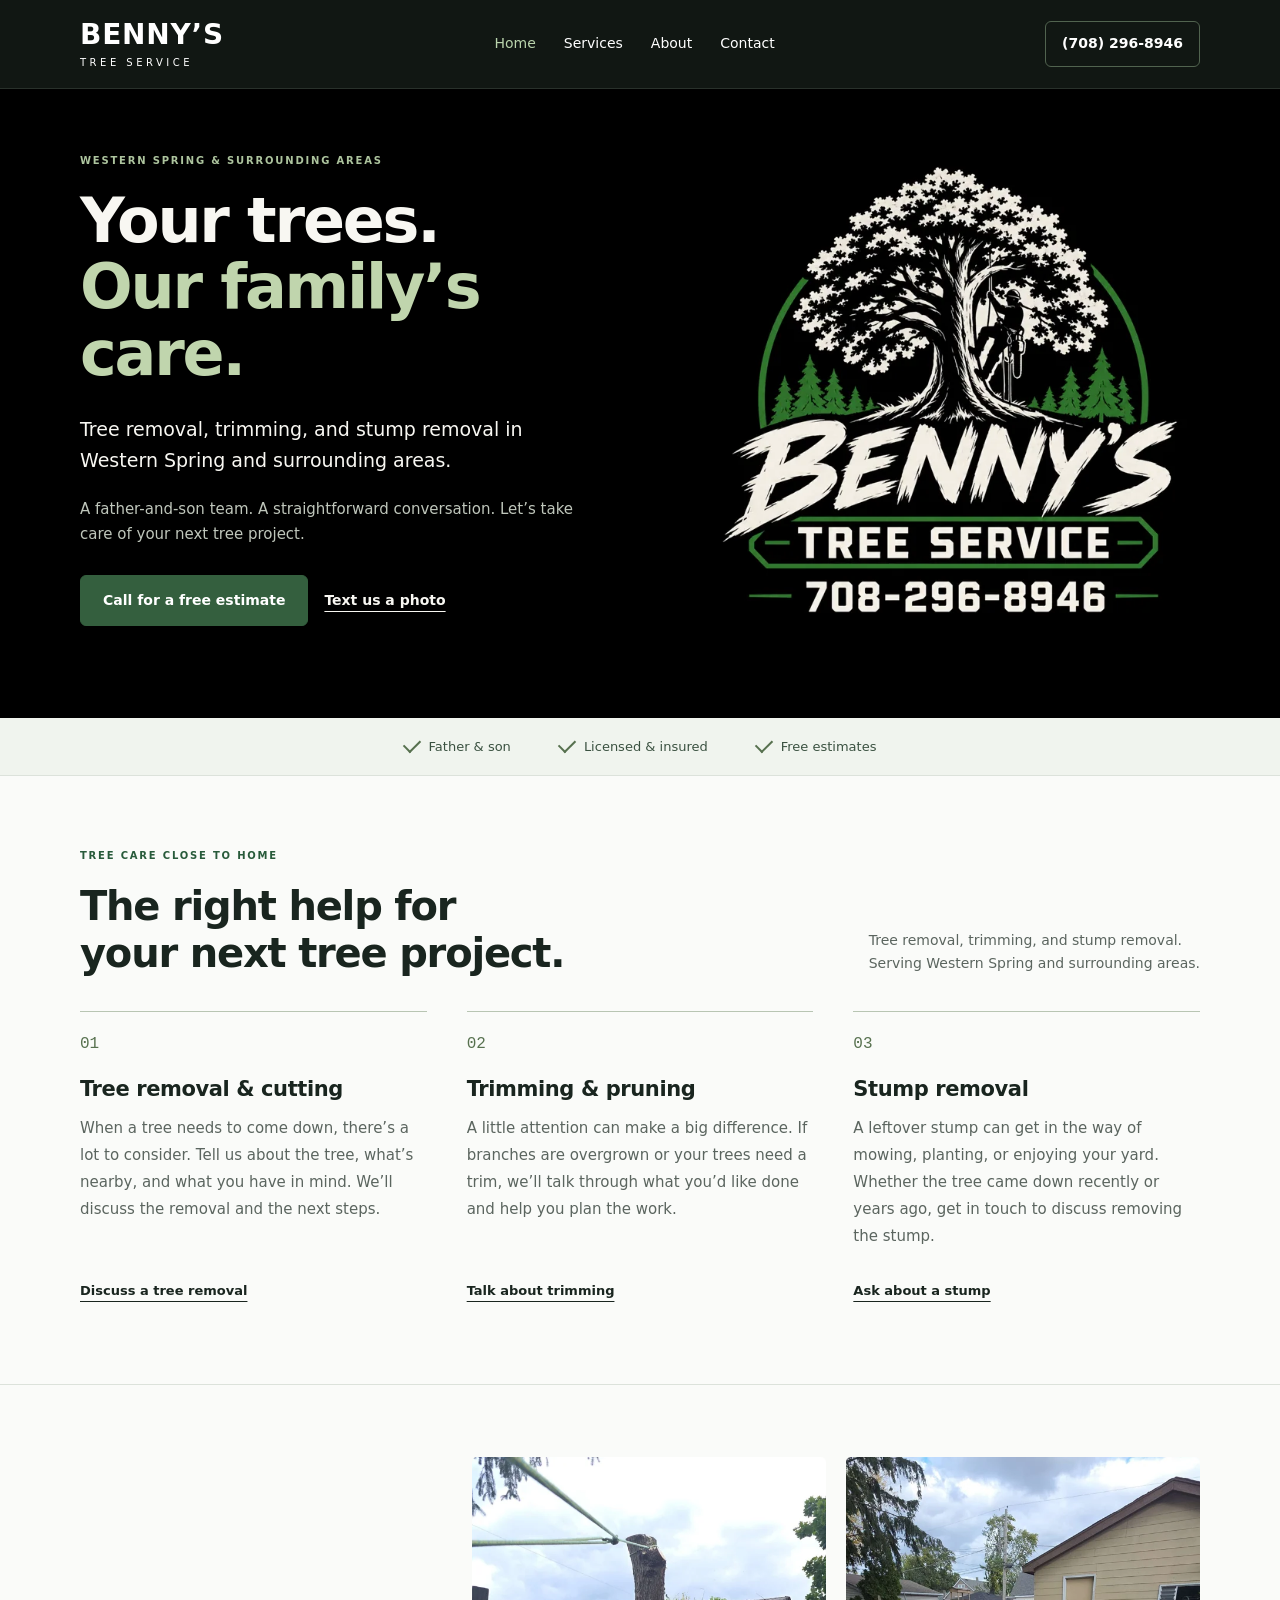
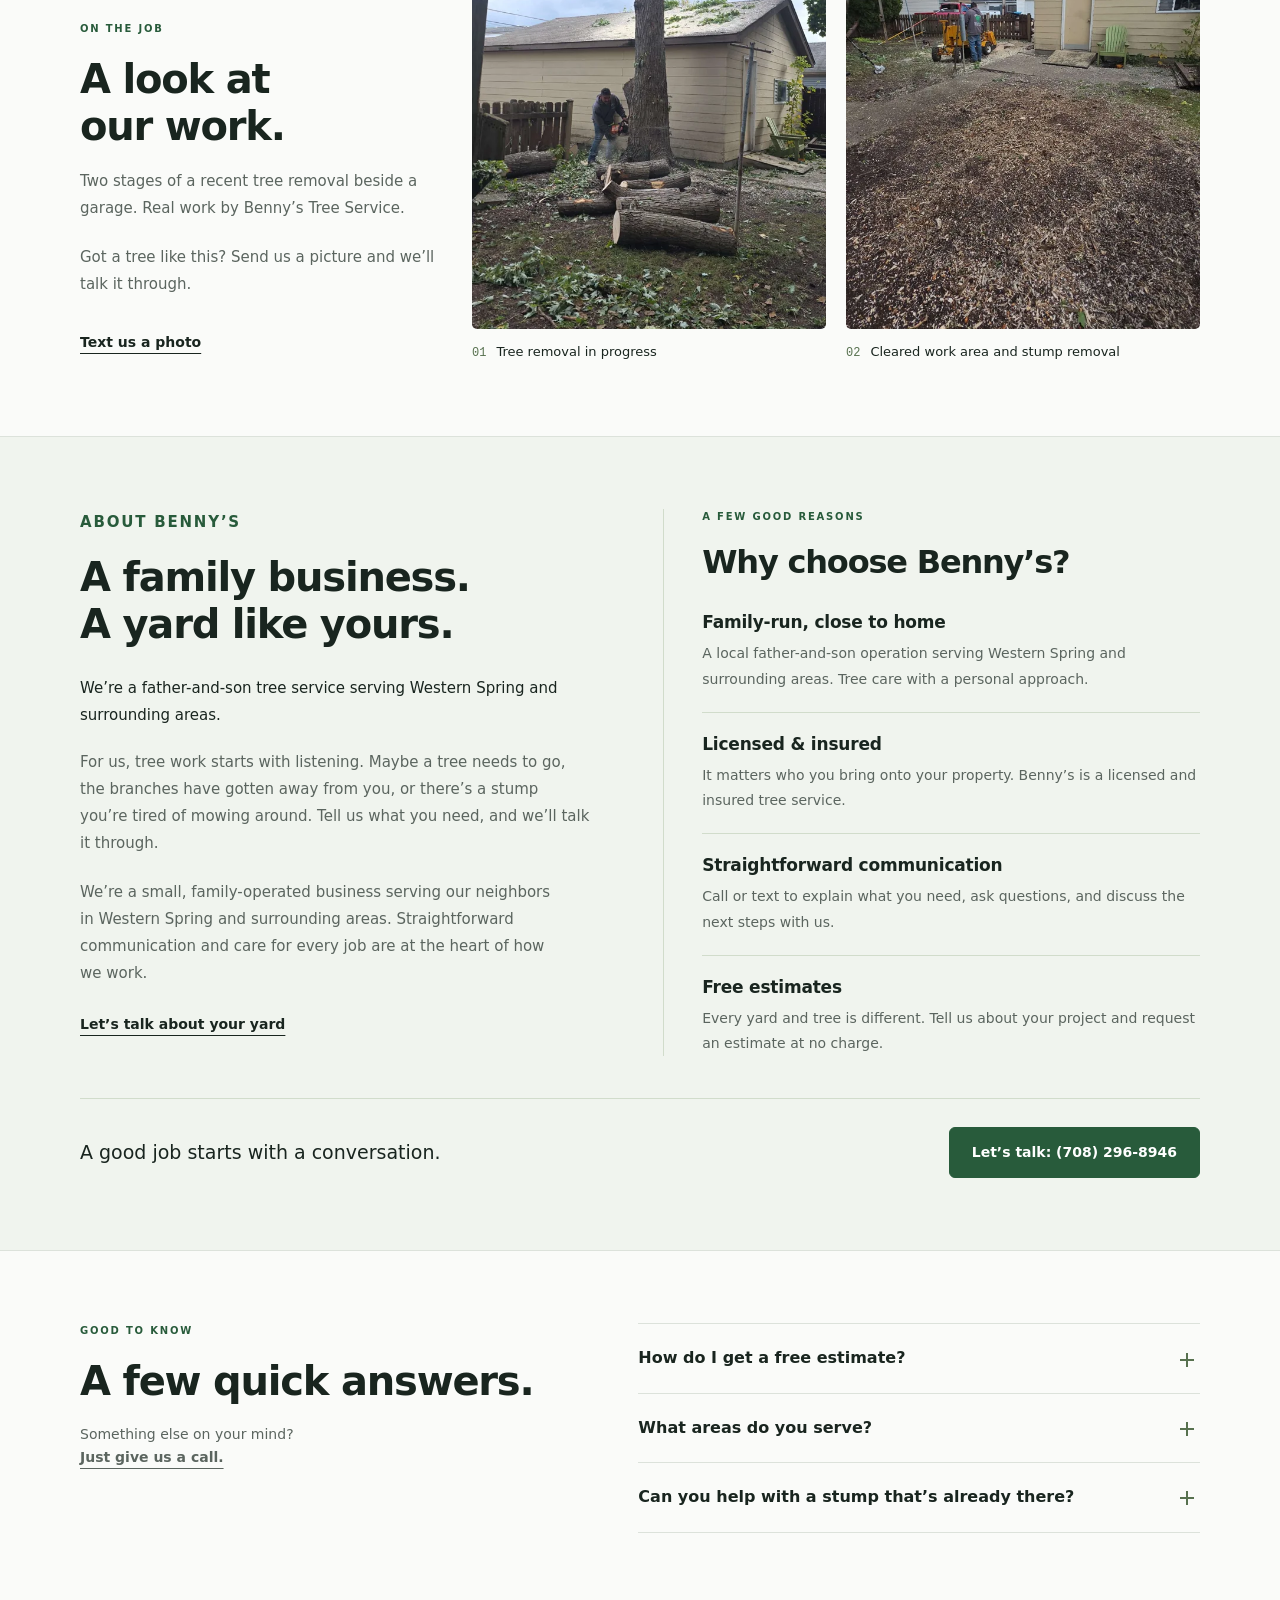
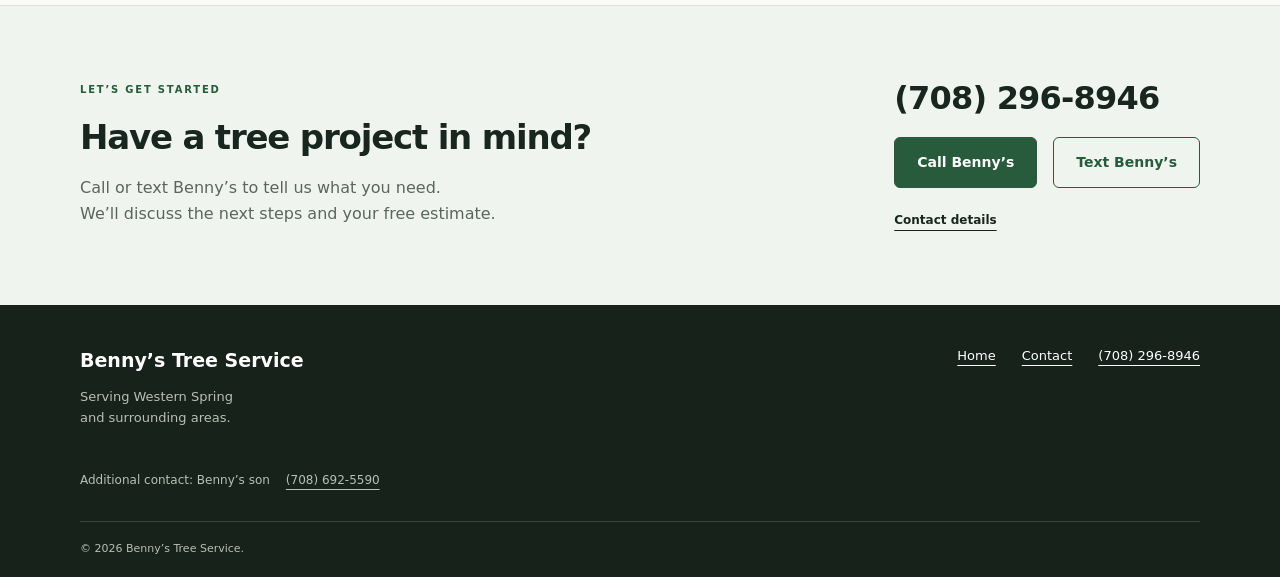
==== commit 1653f38b: "Update service area and add son's secondary contact number" ====
--- a/index.html
+++ b/index.html
@@ -3,19 +3,19 @@
 <head>
 <meta charset="utf-8">
 <meta name="viewport" content="width=device-width, initial-scale=1, viewport-fit=cover">
-<title>Tree Removal & Trimming in Bedford Park, IL | Benny's Tree Service</title>
-<meta name="description" content="Family-operated tree removal, trimming, and stump removal in Bedford Park and surrounding Chicagoland. Licensed and insured. Call for a free estimate.">
+<title>Tree Removal & Trimming in Western Spring, IL | Benny's Tree Service</title>
+<meta name="description" content="Family-operated tree removal, trimming, and stump removal in Western Spring and surrounding areas. Licensed and insured. Call for a free estimate.">
 <link rel="canonical" href="https://bennystreeservices.com/">
 <meta property="og:type" content="website">
-<meta property="og:title" content="Tree Removal & Trimming in Bedford Park, IL | Benny's Tree Service">
-<meta property="og:description" content="Family-operated tree removal, trimming, and stump removal in Bedford Park and surrounding Chicagoland. Licensed and insured. Call for a free estimate.">
+<meta property="og:title" content="Tree Removal & Trimming in Western Spring, IL | Benny's Tree Service">
+<meta property="og:description" content="Family-operated tree removal, trimming, and stump removal in Western Spring and surrounding areas. Licensed and insured. Call for a free estimate.">
 <meta property="og:url" content="https://bennystreeservices.com/">
 <meta property="og:image" content="https://bennystreeservices.com/assets/share-1200x630.jpg">
 <meta property="og:image:width" content="1200">
 <meta property="og:image:height" content="630">
 <meta name="twitter:card" content="summary_large_image">
 <meta property="og:site_name" content="Benny’s Tree Service">
-<meta property="og:image:alt" content="Benny’s Tree Service, Bedford Park, Illinois">
+<meta property="og:image:alt" content="Benny’s Tree Service, Western Spring, Illinois">
 <meta property="og:locale" content="en_US">
 <meta name="theme-color" content="#111713">
 <link rel="icon" href="assets/favicon-48.png" type="image/png" sizes="48x48">
@@ -43,19 +43,11 @@
         "https://bennystreeservices.com/assets/tree-removal-1000.webp",
         "https://bennystreeservices.com/assets/stump-removal-1000.webp"
       ],
-      "description": "Family-operated tree removal, trimming, pruning, and stump removal in Bedford Park, Illinois, and surrounding Chicagoland. Licensed and insured. Free estimates.",
+      "description": "Family-operated tree removal, trimming, pruning, and stump removal in Western Spring, Illinois, and surrounding areas. Licensed and insured. Free estimates.",
       "areaServed": [
         {
-          "@type": "City",
-          "name": "Bedford Park",
-          "containedInPlace": {
-            "@type": "State",
-            "name": "Illinois"
-          }
-        },
-        {
           "@type": "Place",
-          "name": "Chicagoland"
+          "name": "Western Spring and surrounding areas"
         }
       ],
       "hasOfferCatalog": {
@@ -73,8 +65,10 @@
                 "@id": "https://bennystreeservices.com/#business"
               },
               "areaServed": [
-                "Bedford Park, Illinois",
-                "Chicagoland"
+                {
+                  "@type": "Place",
+                  "name": "Western Spring and surrounding areas"
+                }
               ]
             }
           },
@@ -89,8 +83,10 @@
                 "@id": "https://bennystreeservices.com/#business"
               },
               "areaServed": [
-                "Bedford Park, Illinois",
-                "Chicagoland"
+                {
+                  "@type": "Place",
+                  "name": "Western Spring and surrounding areas"
+                }
               ]
             }
           },
@@ -105,13 +101,27 @@
                 "@id": "https://bennystreeservices.com/#business"
               },
               "areaServed": [
-                "Bedford Park, Illinois",
-                "Chicagoland"
+                {
+                  "@type": "Place",
+                  "name": "Western Spring and surrounding areas"
+                }
               ]
             }
           }
         ]
-      }
+      },
+      "contactPoint": [
+        {
+          "@type": "ContactPoint",
+          "telephone": "+17082968946",
+          "contactType": "Primary contact: Benny"
+        },
+        {
+          "@type": "ContactPoint",
+          "telephone": "+17086925590",
+          "contactType": "Secondary contact: Benny’s son"
+        }
+      ]
     },
     {
       "@type": "WebSite",
@@ -126,7 +136,7 @@
       "@type": "WebPage",
       "@id": "https://bennystreeservices.com/#webpage",
       "url": "https://bennystreeservices.com/",
-      "name": "Tree removal and trimming in Bedford Park, IL",
+      "name": "Tree removal and trimming in Western Spring, IL",
       "isPartOf": {
         "@id": "https://bennystreeservices.com/#website"
       },
@@ -145,13 +155,13 @@
 <nav aria-label="Main navigation"><a href="index.html" aria-current="page">Home</a><a href="index.html#services">Services</a><a href="index.html#about">About</a><a href="contact.html" >Contact</a></nav>
 <a class="header-call" href="tel:+17082968946">(708) 296-8946</a>
 </div></header><main id="main">
-<div class="hero-shell"><section class="hero wrap"><div class="hero-copy"><p class="eyebrow">BEDFORD PARK &amp; CHICAGOLAND</p><h1>Your trees.<br><span class="hero-accent">Our family’s care.</span></h1><p class="intro">Tree removal, trimming, and stump removal in Bedford Park and surrounding Chicagoland.</p><p class="hero-detail">A father-and-son team. A straightforward conversation. Let’s take care of your next tree project.</p><div class="actions"><a class="button" href="tel:+17082968946">Call for a free estimate</a><a class="text-link" href="sms:+17082968946">Text us a photo</a></div></div><div class="hero-logo"><img src="assets/logo-640.webp" srcset="assets/logo-320.webp 320w, assets/logo-640.webp 640w" sizes="(max-width: 700px) 120px, 480px" fetchpriority="high" width="640" height="640" alt="Benny’s Tree Service logo with a tree and climbing arborist. Phone 708-296-8946."></div></section></div>
+<div class="hero-shell"><section class="hero wrap"><div class="hero-copy"><p class="eyebrow">WESTERN SPRING &amp; SURROUNDING AREAS</p><h1>Your trees.<br><span class="hero-accent">Our family’s care.</span></h1><p class="intro">Tree removal, trimming, and stump removal in Western Spring and surrounding areas.</p><p class="hero-detail">A father-and-son team. A straightforward conversation. Let’s take care of your next tree project.</p><div class="actions"><a class="button" href="tel:+17082968946">Call for a free estimate</a><a class="text-link" href="sms:+17082968946">Text us a photo</a></div></div><div class="hero-logo"><img src="assets/logo-640.webp" srcset="assets/logo-320.webp 320w, assets/logo-640.webp 640w" sizes="(max-width: 700px) 120px, 480px" fetchpriority="high" width="640" height="640" alt="Benny’s Tree Service logo with a tree and climbing arborist. Phone 708-296-8946."></div></section></div>
 <div class="trust-strip"><div class="wrap"><span>Father &amp; son</span><span>Licensed &amp; insured</span><span>Free estimates</span></div></div>
 <section class="services section" id="services">
   <div class="wrap">
     <div class="section-top">
       <div><p class="eyebrow">TREE CARE CLOSE TO HOME</p><h2>The right help for<br>your next tree project.</h2></div>
-      <p>Tree removal, trimming, and stump removal.<br>Serving Bedford Park and surrounding Chicagoland.</p>
+      <p>Tree removal, trimming, and stump removal.<br>Serving Western Spring and surrounding areas.</p>
     </div>
     <div class="service-grid">
       <article id="tree-removal"><span class="service-number">01</span><h3>Tree removal &amp; cutting</h3><p>When a tree needs to come down, there’s a lot to consider. Tell us about the tree, what’s nearby, and what you have in mind. We’ll discuss the removal and the next steps.</p><a class="text-link" href="contact.html">Discuss a tree removal</a></article>
@@ -164,9 +174,9 @@
 <section class="about section" id="about">
   <div class="wrap">
     <div class="about-grid">
-      <div class="about-story"><p class="eyebrow">ABOUT BENNY’S</p><h2>A family business.<br>A yard like yours.</h2><p class="intro">We’re a father-and-son tree service based in Bedford Park, Illinois.</p><p>For us, tree work starts with listening. Maybe a tree needs to go, the branches have gotten away from you, or there’s a stump you’re tired of mowing around. Tell us what you need, and we’ll talk it through.</p><p>We’re a small, family-operated business serving our neighbors across the surrounding Chicagoland area. Straightforward communication and care for every job are at the heart of how we work.</p><a class="text-link" href="contact.html">Let’s talk about your yard</a></div>
+      <div class="about-story"><p class="eyebrow">ABOUT BENNY’S</p><h2>A family business.<br>A yard like yours.</h2><p class="intro">We’re a father-and-son tree service serving Western Spring and surrounding areas.</p><p>For us, tree work starts with listening. Maybe a tree needs to go, the branches have gotten away from you, or there’s a stump you’re tired of mowing around. Tell us what you need, and we’ll talk it through.</p><p>We’re a small, family-operated business serving our neighbors in Western Spring and surrounding areas. Straightforward communication and care for every job are at the heart of how we work.</p><a class="text-link" href="contact.html">Let’s talk about your yard</a></div>
       <div class="why-benny" aria-labelledby="why-heading"><p class="eyebrow">A FEW GOOD REASONS</p><h2 id="why-heading">Why choose Benny’s?</h2><div class="reasons">
-        <div><h3>Family-run, close to home</h3><p>A local father-and-son operation based in Bedford Park. Tree care with a personal approach.</p></div>
+        <div><h3>Family-run, close to home</h3><p>A local father-and-son operation serving Western Spring and surrounding areas. Tree care with a personal approach.</p></div>
         <div><h3>Licensed &amp; insured</h3><p>It matters who you bring onto your property. Benny’s is a licensed and insured tree service.</p></div>
         <div><h3>Straightforward communication</h3><p>Call or text to explain what you need, ask questions, and discuss the next steps with us.</p></div>
         <div><h3>Free estimates</h3><p>Every yard and tree is different. Tell us about your project and request an estimate at no charge.</p></div>
@@ -175,6 +185,6 @@
     <div class="about-next"><p>A good job starts with a conversation.</p><a class="button" href="tel:+17082968946">Let’s talk: (708) 296-8946</a></div>
   </div>
 </section>
-<section class="section wrap questions" aria-labelledby="questions-heading"><div><p class="eyebrow">GOOD TO KNOW</p><h2 id="questions-heading">A few quick answers.</h2><p>Something else on your mind?<br><a class="text-link" href="tel:+17082968946">Just give us a call.</a></p></div><div class="question-list"><details><summary>How do I get a free estimate?</summary><p>Call or text (708) 296-8946. Tell us what work you need and where you’re located. Pictures are helpful, too. We’ll discuss your project and the next steps for an estimate.</p></details><details><summary>What areas do you serve?</summary><p>We’re based in Bedford Park, Illinois, and serve the surrounding Chicagoland area. Share your location when you get in touch so we can discuss your job.</p></details><details><summary>Can you help with a stump that’s already there?</summary><p>Yes, stump removal is one of our services. Send a picture and your general location, or give us a call to talk about the stump.</p></details></div></section>
+<section class="section wrap questions" aria-labelledby="questions-heading"><div><p class="eyebrow">GOOD TO KNOW</p><h2 id="questions-heading">A few quick answers.</h2><p>Something else on your mind?<br><a class="text-link" href="tel:+17082968946">Just give us a call.</a></p></div><div class="question-list"><details><summary>How do I get a free estimate?</summary><p>Call or text (708) 296-8946. Tell us what work you need and where you’re located. Pictures are helpful, too. We’ll discuss your project and the next steps for an estimate.</p></details><details><summary>What areas do you serve?</summary><p>We serve Western Spring and surrounding areas. Share your location when you get in touch so we can discuss your job.</p></details><details><summary>Can you help with a stump that’s already there?</summary><p>Yes, stump removal is one of our services. Send a picture and your general location, or give us a call to talk about the stump.</p></details></div></section>
 <section class="estimate section"><div class="wrap estimate-inner"><div><p class="eyebrow">LET’S GET STARTED</p><h2>Have a tree project in mind?</h2><p>Call or text Benny’s to tell us what you need.<br>We’ll discuss the next steps and your free estimate.</p></div><div class="estimate-contact"><a class="phone" href="tel:+17082968946">(708) 296-8946</a><div class="actions"><a class="button" href="tel:+17082968946">Call Benny’s</a><a class="button outline" href="sms:+17082968946">Text Benny’s</a></div><a class="text-link" href="contact.html">Contact details</a></div></div></section>
-</main><footer><div class="wrap footer-main"><div><a class="footer-brand" href="index.html">Benny’s Tree Service</a><p>Bedford Park, Illinois<br>Serving the surrounding Chicagoland area.</p></div><div class="footer-links"><a href="index.html">Home</a><a href="contact.html">Contact</a><a href="tel:+17082968946">(708) 296-8946</a></div></div><div class="wrap copyright">© <span data-year>2026</span> Benny’s Tree Service.</div></footer><nav class="mobile-contact" aria-label="Quick contact"><a href="tel:+17082968946">Call Benny’s</a><a href="sms:+17082968946">Text a photo</a></nav></body></html>+</main><footer><div class="wrap footer-main"><div><a class="footer-brand" href="index.html">Benny’s Tree Service</a><p>Serving Western Spring<br>and surrounding areas.</p></div><div class="footer-links"><a href="index.html">Home</a><a href="contact.html">Contact</a><a href="tel:+17082968946">(708) 296-8946</a></div></div><div class="wrap footer-secondary">Additional contact: Benny’s son <a href="tel:+17086925590">(708) 692-5590</a></div><div class="wrap copyright">© <span data-year>2026</span> Benny’s Tree Service.</div></footer><nav class="mobile-contact" aria-label="Quick contact"><a href="tel:+17082968946">Call Benny’s</a><a href="sms:+17082968946">Text a photo</a></nav></body></html>
--- a/styles.css
+++ b/styles.css
@@ -286,3 +286,10 @@
  html{scroll-behavior:auto}
  *,*:before,*:after{transition:none!important}
 }
+
+/* Secondary family contact stays below Benny's primary actions. */
+.secondary-contact{border-top:1px solid #3d4b39;padding-top:20px;margin-top:24px}
+.secondary-contact p{font-size:13px;margin-bottom:8px}
+.secondary-contact a{display:inline-flex;align-items:center;min-height:44px;margin-right:18px;font-size:14px;text-underline-offset:4px}
+.footer-secondary{display:flex;align-items:center;flex-wrap:wrap;gap:6px 16px;margin-bottom:18px;color:#b6c0b6;font-size:12px}
+.footer-secondary a{display:inline-flex;align-items:center;min-height:44px}
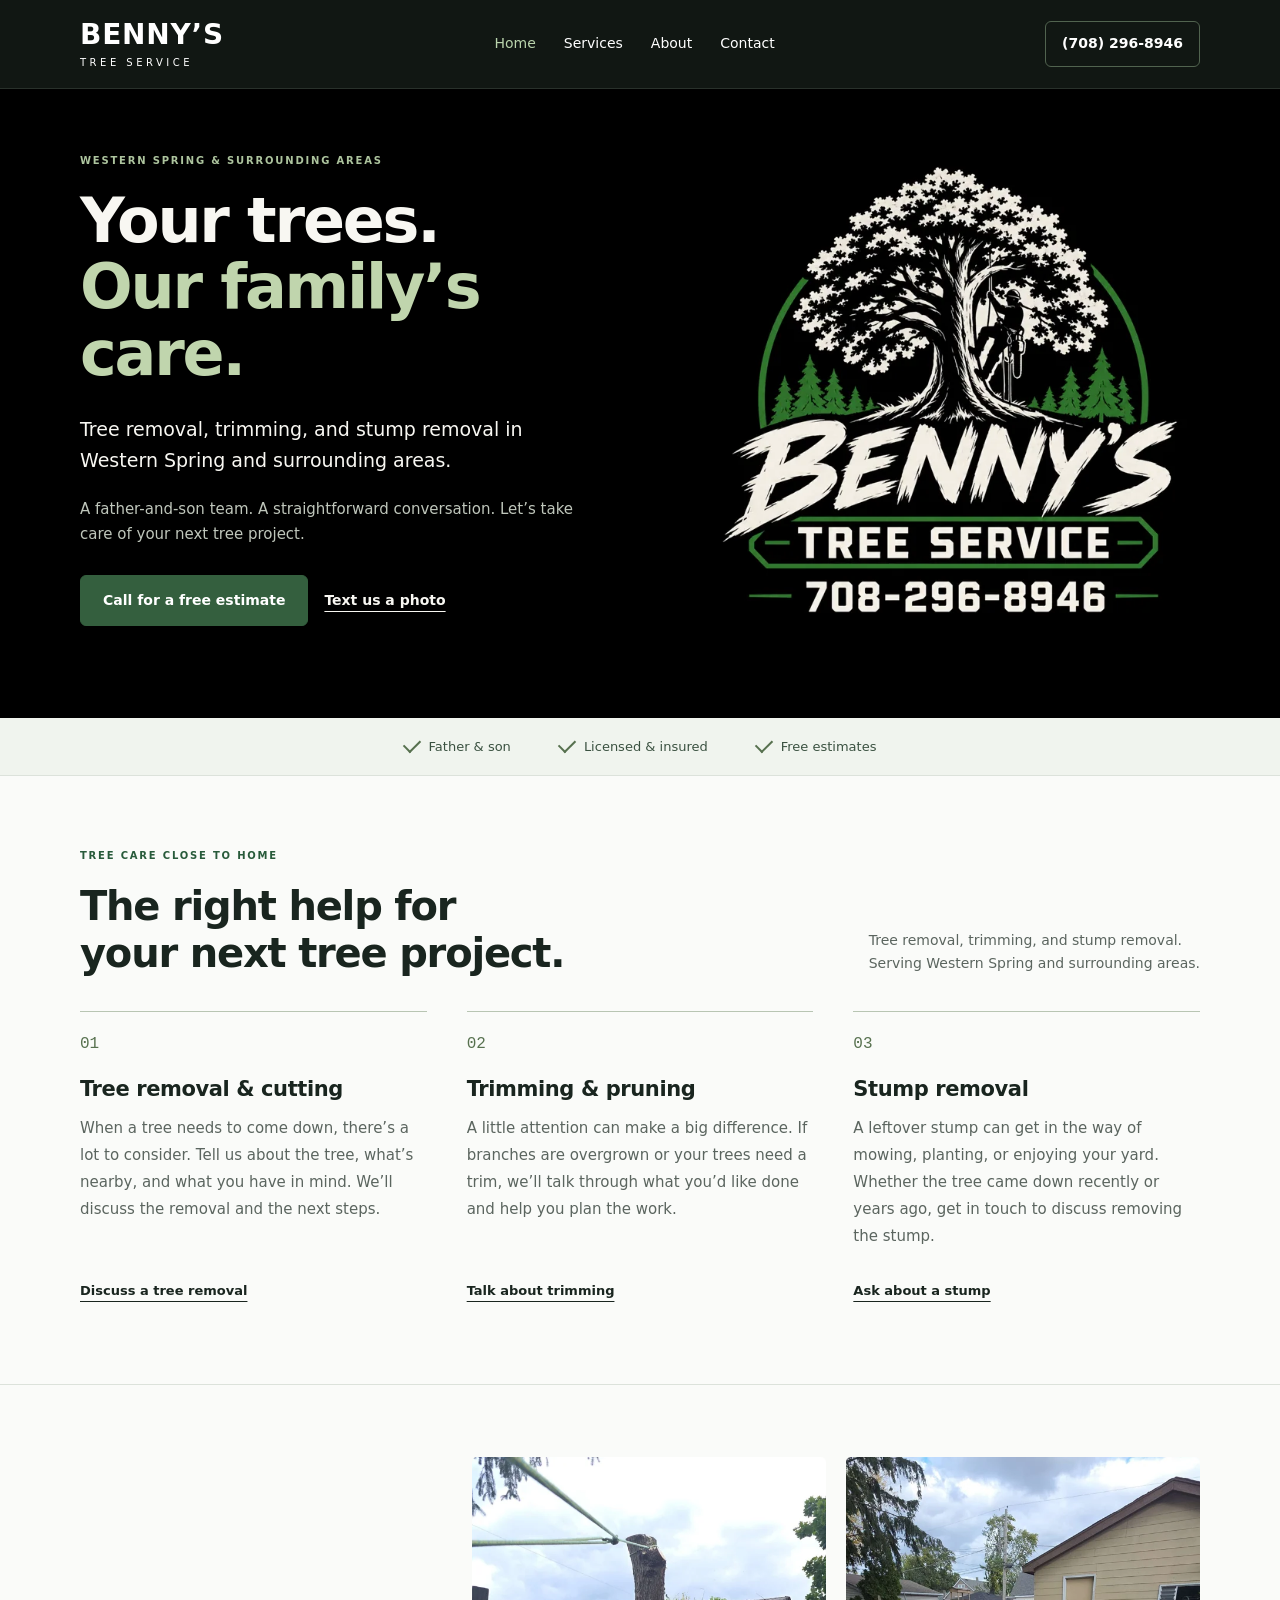
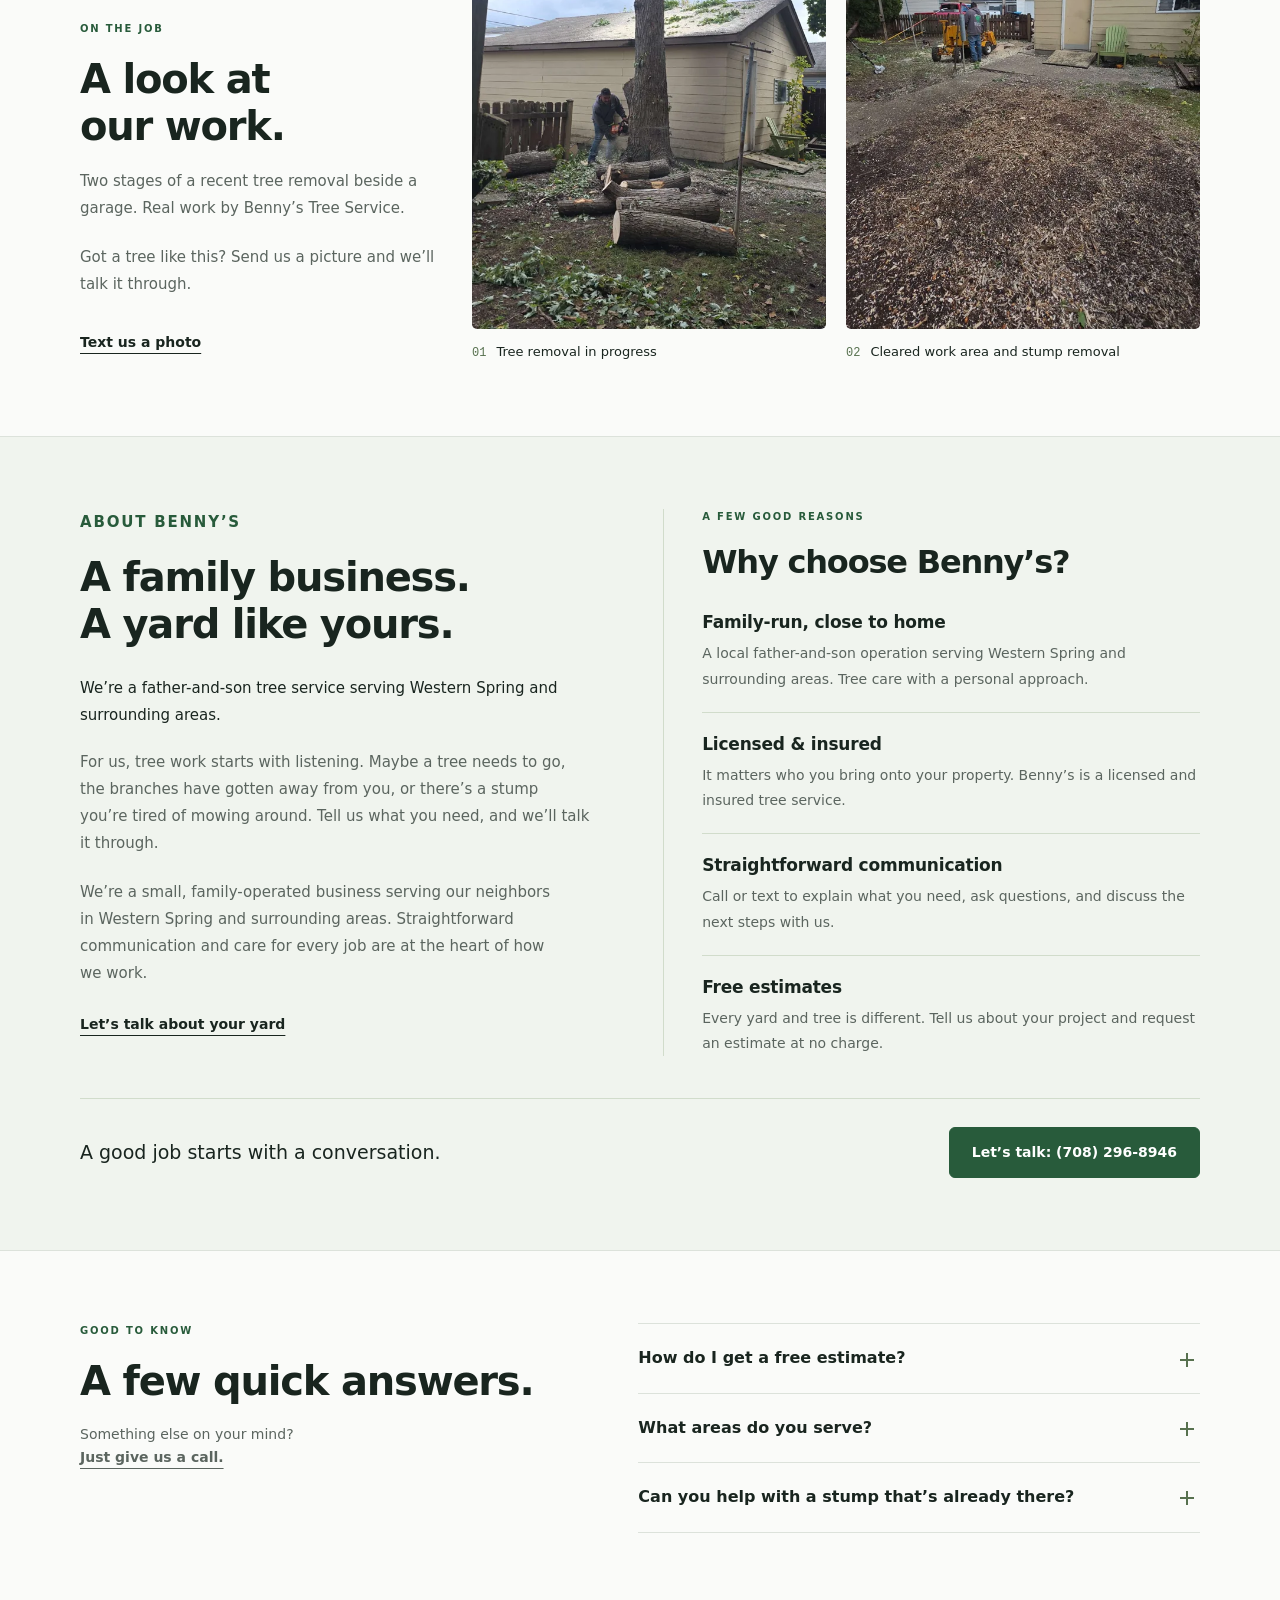
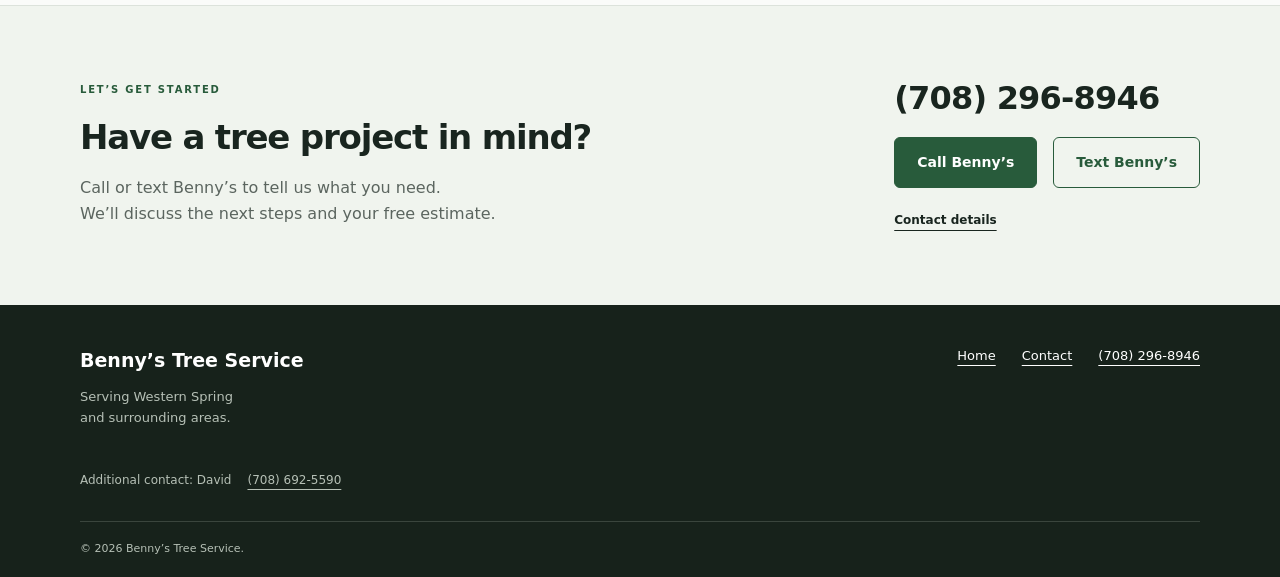
==== commit 4033e9b6: "Name David as the secondary contact" ====
--- a/index.html
+++ b/index.html
@@ -119,7 +119,7 @@
         {
           "@type": "ContactPoint",
           "telephone": "+17086925590",
-          "contactType": "Secondary contact: Benny’s son"
+          "contactType": "Secondary contact: David"
         }
       ]
     },
@@ -187,4 +187,4 @@
 </section>
 <section class="section wrap questions" aria-labelledby="questions-heading"><div><p class="eyebrow">GOOD TO KNOW</p><h2 id="questions-heading">A few quick answers.</h2><p>Something else on your mind?<br><a class="text-link" href="tel:+17082968946">Just give us a call.</a></p></div><div class="question-list"><details><summary>How do I get a free estimate?</summary><p>Call or text (708) 296-8946. Tell us what work you need and where you’re located. Pictures are helpful, too. We’ll discuss your project and the next steps for an estimate.</p></details><details><summary>What areas do you serve?</summary><p>We serve Western Spring and surrounding areas. Share your location when you get in touch so we can discuss your job.</p></details><details><summary>Can you help with a stump that’s already there?</summary><p>Yes, stump removal is one of our services. Send a picture and your general location, or give us a call to talk about the stump.</p></details></div></section>
 <section class="estimate section"><div class="wrap estimate-inner"><div><p class="eyebrow">LET’S GET STARTED</p><h2>Have a tree project in mind?</h2><p>Call or text Benny’s to tell us what you need.<br>We’ll discuss the next steps and your free estimate.</p></div><div class="estimate-contact"><a class="phone" href="tel:+17082968946">(708) 296-8946</a><div class="actions"><a class="button" href="tel:+17082968946">Call Benny’s</a><a class="button outline" href="sms:+17082968946">Text Benny’s</a></div><a class="text-link" href="contact.html">Contact details</a></div></div></section>
-</main><footer><div class="wrap footer-main"><div><a class="footer-brand" href="index.html">Benny’s Tree Service</a><p>Serving Western Spring<br>and surrounding areas.</p></div><div class="footer-links"><a href="index.html">Home</a><a href="contact.html">Contact</a><a href="tel:+17082968946">(708) 296-8946</a></div></div><div class="wrap footer-secondary">Additional contact: Benny’s son <a href="tel:+17086925590">(708) 692-5590</a></div><div class="wrap copyright">© <span data-year>2026</span> Benny’s Tree Service.</div></footer><nav class="mobile-contact" aria-label="Quick contact"><a href="tel:+17082968946">Call Benny’s</a><a href="sms:+17082968946">Text a photo</a></nav></body></html>+</main><footer><div class="wrap footer-main"><div><a class="footer-brand" href="index.html">Benny’s Tree Service</a><p>Serving Western Spring<br>and surrounding areas.</p></div><div class="footer-links"><a href="index.html">Home</a><a href="contact.html">Contact</a><a href="tel:+17082968946">(708) 296-8946</a></div></div><div class="wrap footer-secondary">Additional contact: David <a href="tel:+17086925590">(708) 692-5590</a></div><div class="wrap copyright">© <span data-year>2026</span> Benny’s Tree Service.</div></footer><nav class="mobile-contact" aria-label="Quick contact"><a href="tel:+17082968946">Call Benny’s</a><a href="sms:+17082968946">Text a photo</a></nav></body></html>
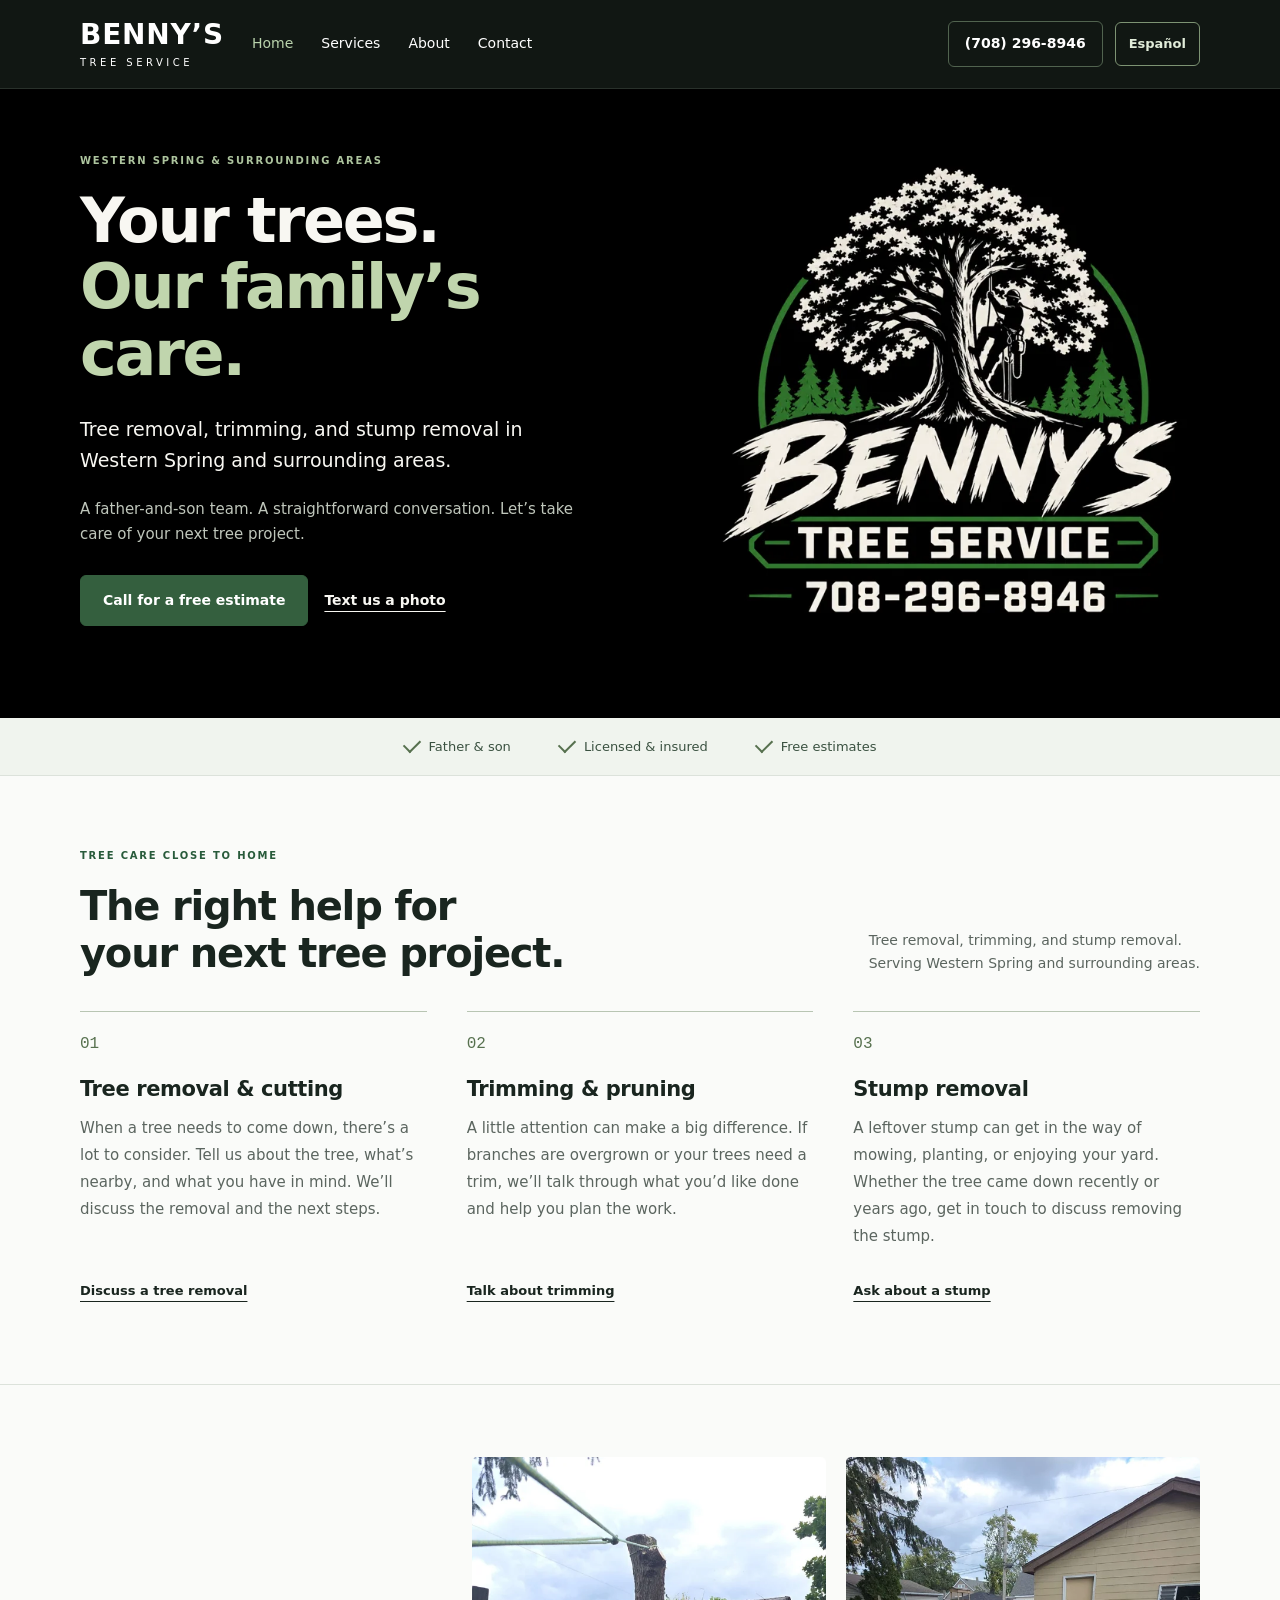
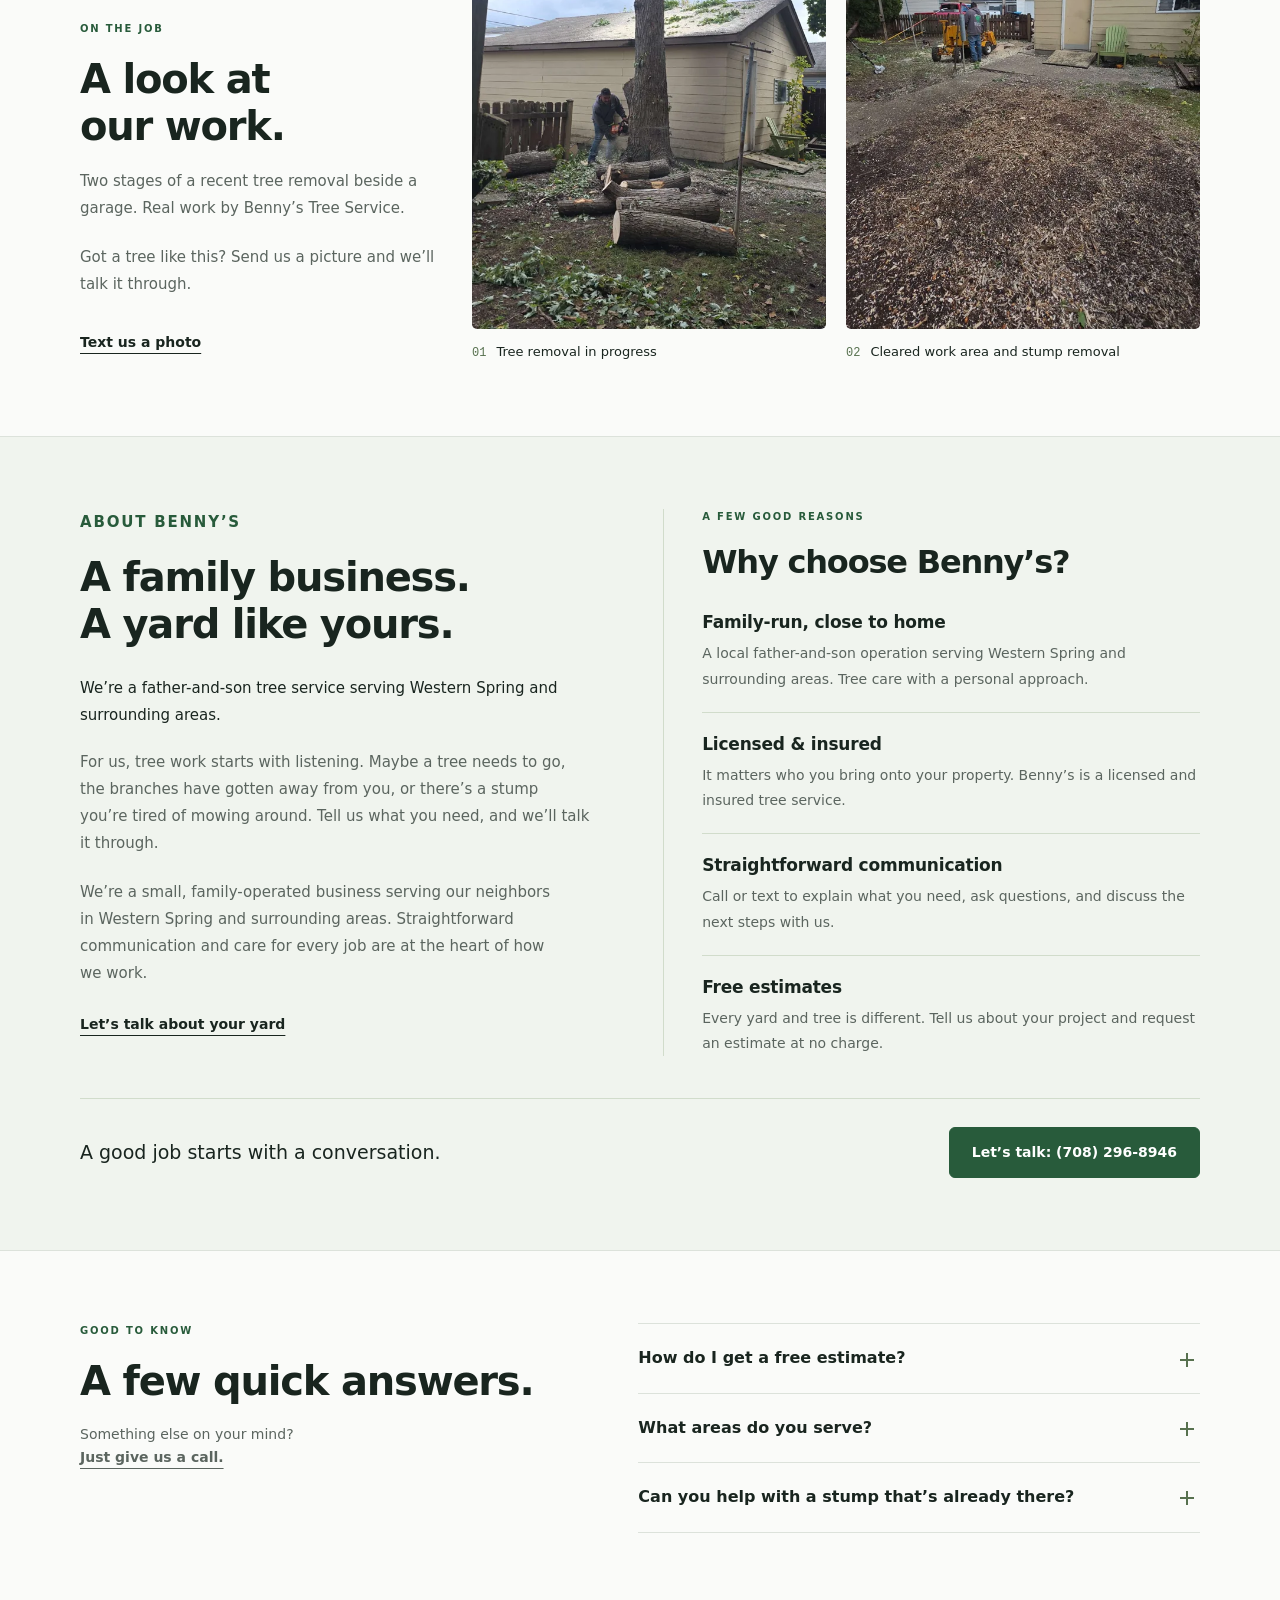
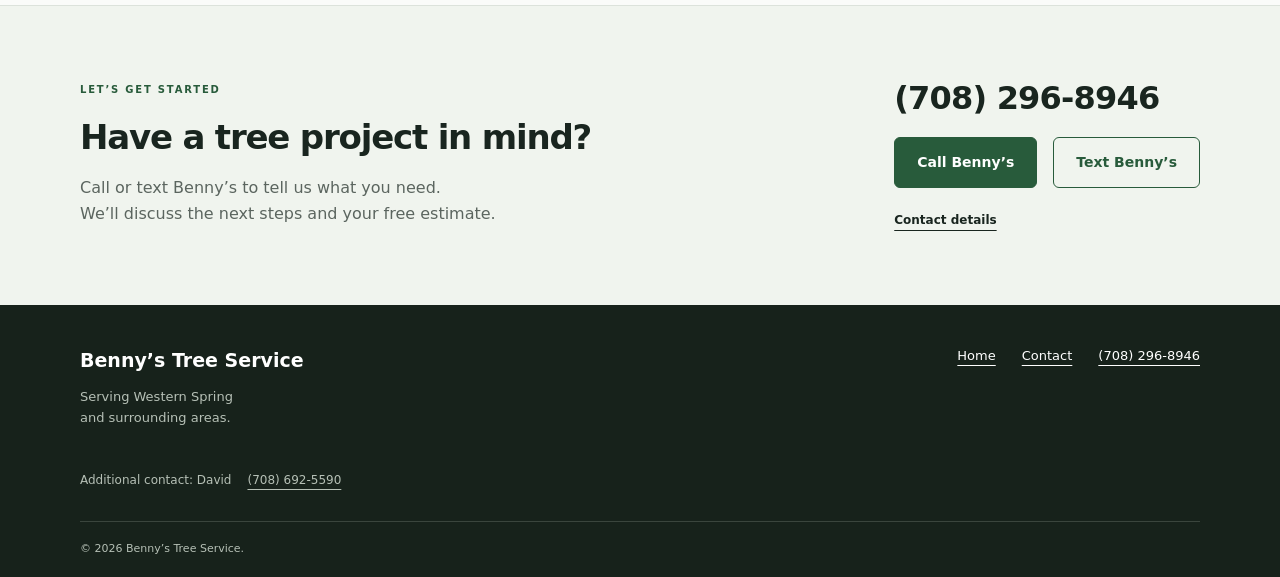
==== commit 1d457f3a: "Add complete Spanish pages with a remembered language switch and optional prompt" ====
--- a/index.html
+++ b/index.html
@@ -6,6 +6,9 @@
 <title>Tree Removal & Trimming in Western Spring, IL | Benny's Tree Service</title>
 <meta name="description" content="Family-operated tree removal, trimming, and stump removal in Western Spring and surrounding areas. Licensed and insured. Call for a free estimate.">
 <link rel="canonical" href="https://bennystreeservices.com/">
+<link rel="alternate" hreflang="en" href="https://bennystreeservices.com/">
+<link rel="alternate" hreflang="es" href="https://bennystreeservices.com/es/">
+<link rel="alternate" hreflang="x-default" href="https://bennystreeservices.com/">
 <meta property="og:type" content="website">
 <meta property="og:title" content="Tree Removal & Trimming in Western Spring, IL | Benny's Tree Service">
 <meta property="og:description" content="Family-operated tree removal, trimming, and stump removal in Western Spring and surrounding areas. Licensed and insured. Call for a free estimate.">
@@ -20,8 +23,8 @@
 <meta name="theme-color" content="#111713">
 <link rel="icon" href="assets/favicon-48.png" type="image/png" sizes="48x48">
 <link rel="apple-touch-icon" href="assets/apple-touch-icon.png">
-<link rel="stylesheet" href="styles.css?v=5">
-<script src="script.js" defer></script>
+<link rel="stylesheet" href="styles.css?v=6">
+<script src="script.js?v=2" defer></script>
 <script type="application/ld+json">
 {
   "@context": "https://schema.org",
@@ -130,7 +133,11 @@
       "name": "Benny’s Tree Service",
       "publisher": {
         "@id": "https://bennystreeservices.com/#business"
-      }
+      },
+      "inLanguage": [
+        "en",
+        "es"
+      ]
     },
     {
       "@type": "WebPage",
@@ -153,8 +160,8 @@
 <a class="skip" href="#main">Skip to content</a><header class="header"><div class="wrap header-inner">
 <a class="brand" href="index.html" aria-label="Benny's Tree Service home"><span class="brand-name">BENNY’S</span><span class="brand-sub">TREE SERVICE</span></a>
 <nav aria-label="Main navigation"><a href="index.html" aria-current="page">Home</a><a href="index.html#services">Services</a><a href="index.html#about">About</a><a href="contact.html" >Contact</a></nav>
-<a class="header-call" href="tel:+17082968946">(708) 296-8946</a>
-</div></header><main id="main">
+<div class="header-actions"><a class="header-call" href="tel:+17082968946">(708) 296-8946</a><a class="language-switch" href="es/index.html" lang="es" hreflang="es" data-language-choice="es" aria-label="Ver esta página en español">Español</a></div>
+</div></header><main id="main"><aside class="language-prompt" aria-label="Idioma de la página" lang="es" hidden><div class="wrap language-prompt-inner"><div><strong>¿Prefieres español?</strong><p>También puedes leer todo el sitio en español.</p></div><div class="language-prompt-actions"><a class="button" href="es/index.html" data-language-choice="es">Traducir al español</a><button class="language-dismiss" type="button" data-dismiss-language aria-label="Cerrar aviso de idioma">Cerrar</button></div></div></aside>
 <div class="hero-shell"><section class="hero wrap"><div class="hero-copy"><p class="eyebrow">WESTERN SPRING &amp; SURROUNDING AREAS</p><h1>Your trees.<br><span class="hero-accent">Our family’s care.</span></h1><p class="intro">Tree removal, trimming, and stump removal in Western Spring and surrounding areas.</p><p class="hero-detail">A father-and-son team. A straightforward conversation. Let’s take care of your next tree project.</p><div class="actions"><a class="button" href="tel:+17082968946">Call for a free estimate</a><a class="text-link" href="sms:+17082968946">Text us a photo</a></div></div><div class="hero-logo"><img src="assets/logo-640.webp" srcset="assets/logo-320.webp 320w, assets/logo-640.webp 640w" sizes="(max-width: 700px) 120px, 480px" fetchpriority="high" width="640" height="640" alt="Benny’s Tree Service logo with a tree and climbing arborist. Phone 708-296-8946."></div></section></div>
 <div class="trust-strip"><div class="wrap"><span>Father &amp; son</span><span>Licensed &amp; insured</span><span>Free estimates</span></div></div>
 <section class="services section" id="services">
--- a/styles.css
+++ b/styles.css
@@ -293,3 +293,34 @@
 .secondary-contact a{display:inline-flex;align-items:center;min-height:44px;margin-right:18px;font-size:14px;text-underline-offset:4px}
 .footer-secondary{display:flex;align-items:center;flex-wrap:wrap;gap:6px 16px;margin-bottom:18px;color:#b6c0b6;font-size:12px}
 .footer-secondary a{display:inline-flex;align-items:center;min-height:44px}
+
+/* Language controls: always available, with a dismissible Spanish suggestion. */
+[hidden]{display:none!important}
+.header-actions{display:flex;align-items:center;gap:12px;margin-left:auto;flex-shrink:0}
+.language-switch{display:inline-flex;align-items:center;justify-content:center;min-height:44px;padding:9px 13px;border:1px solid #7d9373;border-radius:var(--radius);color:#e1ecd9;font-size:13px;font-weight:600;text-decoration:none;white-space:nowrap}
+.language-switch:hover{background:#243326;border-color:#c0d5ad}
+.language-switch:focus-visible,button:focus-visible{outline:3px solid #78994e;outline-offset:4px}
+.language-prompt{background:#eef4e9;border-bottom:1px solid #cfddc6}
+.language-prompt-inner{display:flex;align-items:center;justify-content:space-between;gap:24px;padding-block:18px}
+.language-prompt strong{font-size:16px;font-weight:600}
+.language-prompt p{margin:2px 0 0;font-size:14px;color:#4f5f4a}
+.language-prompt-actions{display:flex;align-items:center;gap:14px;flex-shrink:0}
+.language-prompt .button{min-height:44px;padding:10px 16px}
+.language-dismiss{min-height:44px;padding:10px 8px;border:0;background:transparent;color:#354c32;font:inherit;font-size:13px;cursor:pointer;text-decoration:underline;text-underline-offset:4px}
+@media(min-width:701px) and (max-width:1050px){.header-inner{gap:16px}.header-actions{gap:8px}.header-call{font-size:12px;padding-inline:10px}.language-switch{font-size:12px;padding-inline:10px}.header-inner nav{gap:16px}}
+@media(max-width:700px){
+ .header-actions{gap:8px}
+ .header-actions .header-call{margin-left:0}
+ .language-switch{font-size:12px;padding-inline:11px}
+ .header-inner>nav{flex-basis:100%}
+ .language-prompt-inner{display:block;padding-block:16px}
+ .language-prompt-actions{margin-top:12px;gap:14px}
+ .language-prompt .button{font-size:13px;padding-inline:14px}
+ html[lang="es"] .hero h1{font-size:clamp(31px,8.1vw,43px)}
+ html[lang="es"] .trust-strip>.wrap{font-size:10px;gap:8px;padding-inline:9px}
+ html[lang="es"] .trust-strip span{gap:5px}
+ html[lang="es"] .trust-strip span:before{width:8px;height:5px}
+ html[lang="es"] .contact-hero h1{font-size:40px}
+ html[lang="es"] .contact-panel .actions{grid-template-columns:1fr}
+}
+@media(max-width:380px){.header-actions .header-call{display:none}html[lang="es"] .trust-strip span:before{display:none}}
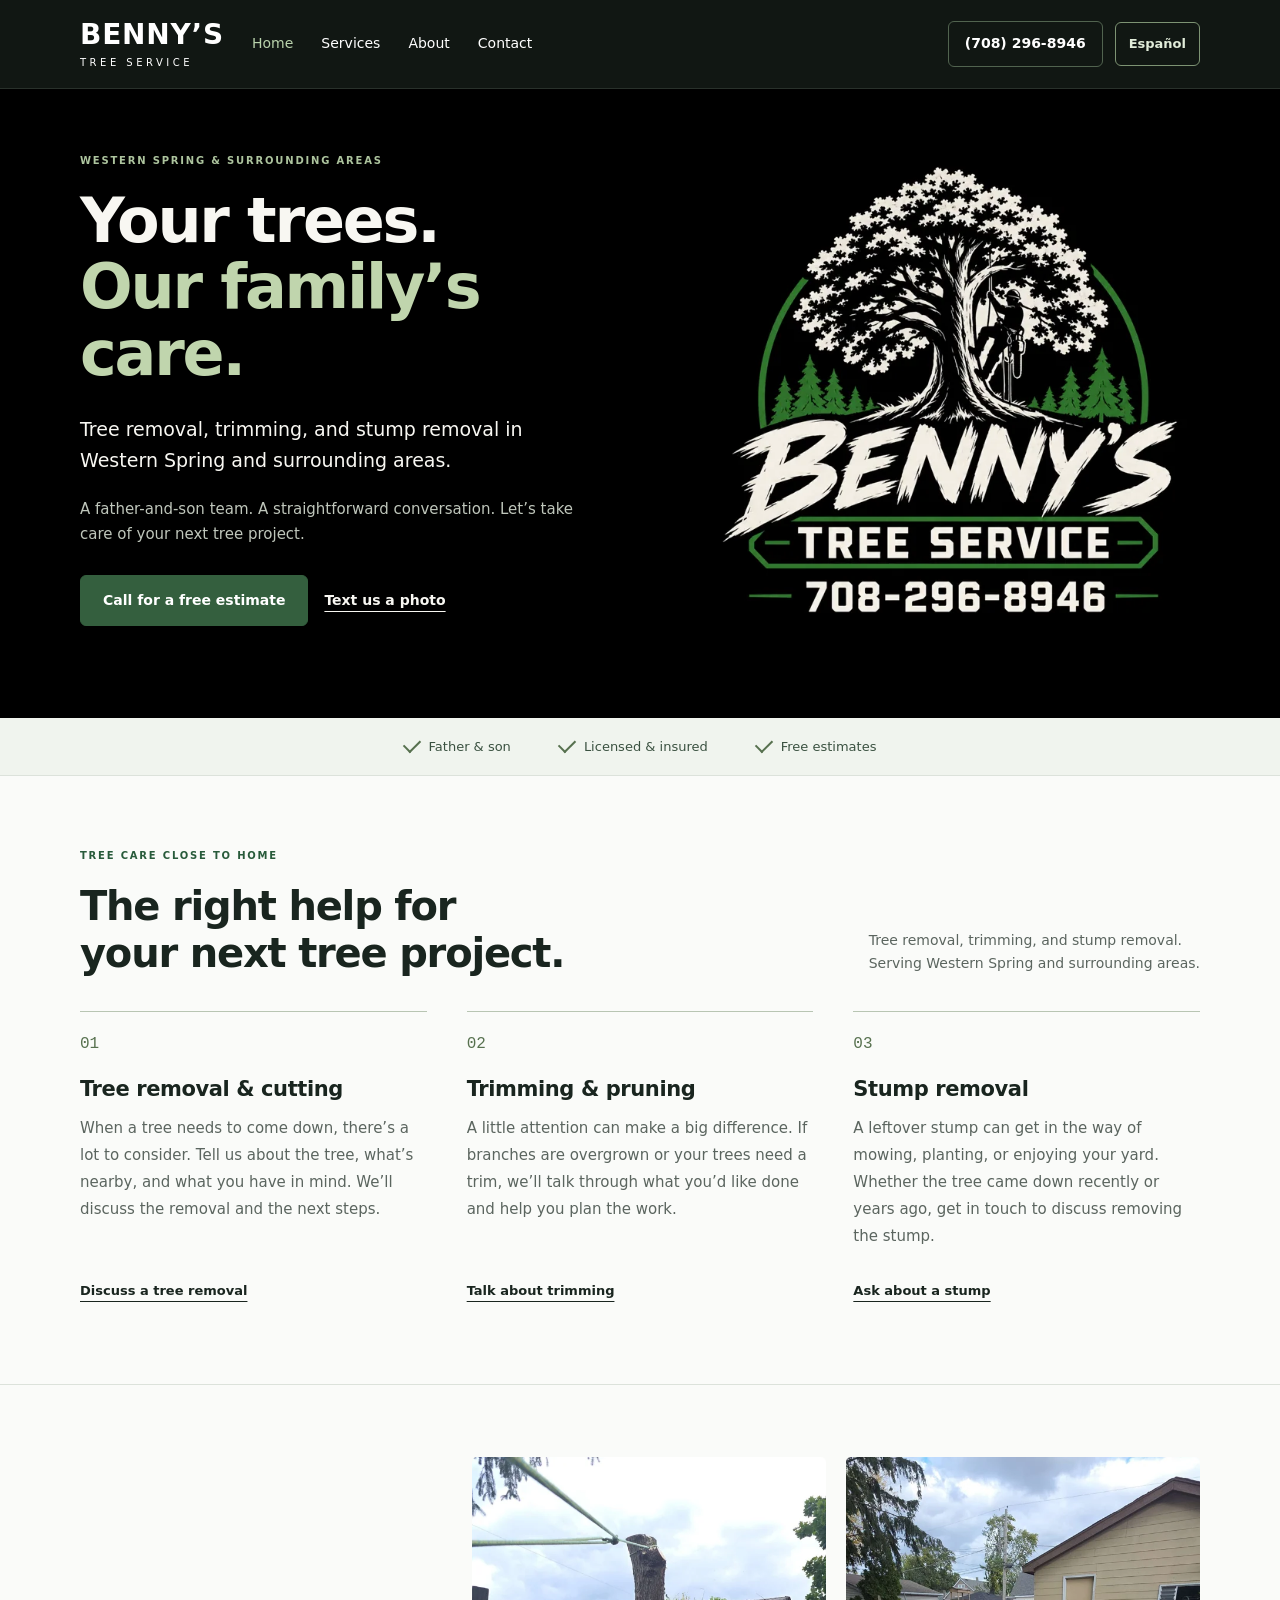
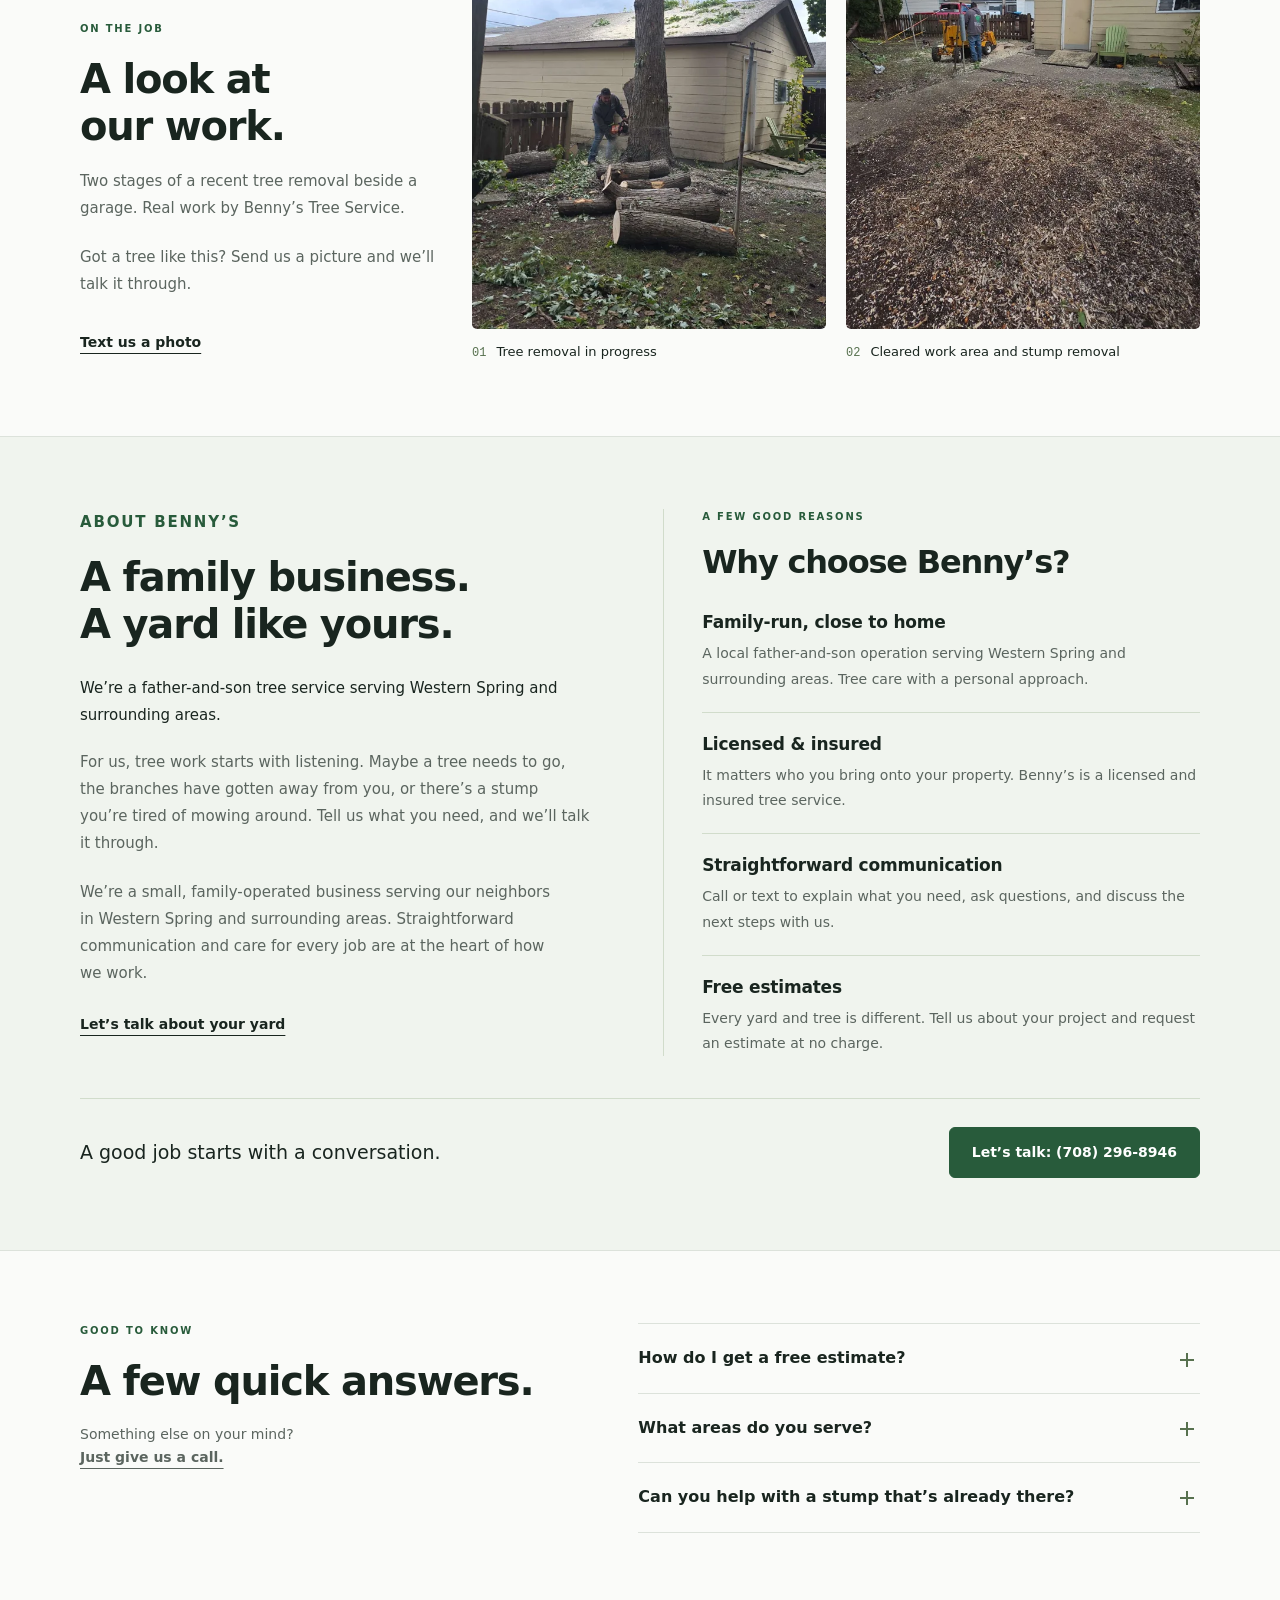
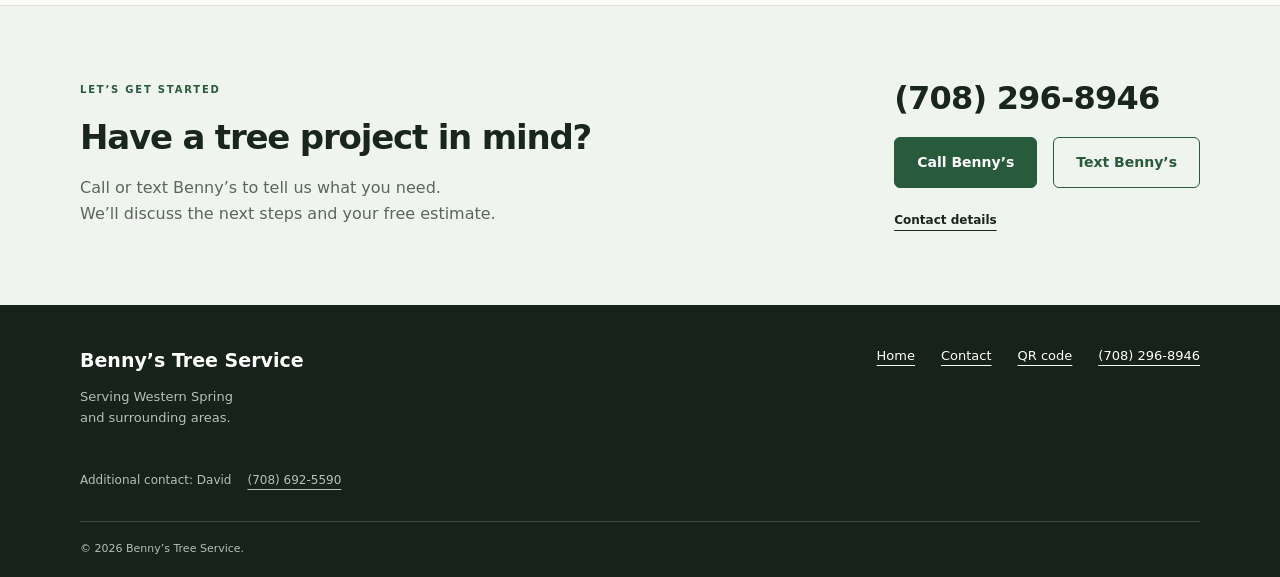
==== commit 5d0b7a15: "Add downloadable branded QR and prepare verified Google review placement" ====
--- a/index.html
+++ b/index.html
@@ -23,7 +23,7 @@
 <meta name="theme-color" content="#111713">
 <link rel="icon" href="assets/favicon-48.png" type="image/png" sizes="48x48">
 <link rel="apple-touch-icon" href="assets/apple-touch-icon.png">
-<link rel="stylesheet" href="styles.css?v=6">
+<link rel="stylesheet" href="styles.css?v=7">
 <script src="script.js?v=2" defer></script>
 <script type="application/ld+json">
 {
@@ -192,6 +192,9 @@
     <div class="about-next"><p>A good job starts with a conversation.</p><a class="button" href="tel:+17082968946">Let’s talk: (708) 296-8946</a></div>
   </div>
 </section>
+<!-- GOOGLE_REVIEWS_START -->
+
+<!-- GOOGLE_REVIEWS_END -->
 <section class="section wrap questions" aria-labelledby="questions-heading"><div><p class="eyebrow">GOOD TO KNOW</p><h2 id="questions-heading">A few quick answers.</h2><p>Something else on your mind?<br><a class="text-link" href="tel:+17082968946">Just give us a call.</a></p></div><div class="question-list"><details><summary>How do I get a free estimate?</summary><p>Call or text (708) 296-8946. Tell us what work you need and where you’re located. Pictures are helpful, too. We’ll discuss your project and the next steps for an estimate.</p></details><details><summary>What areas do you serve?</summary><p>We serve Western Spring and surrounding areas. Share your location when you get in touch so we can discuss your job.</p></details><details><summary>Can you help with a stump that’s already there?</summary><p>Yes, stump removal is one of our services. Send a picture and your general location, or give us a call to talk about the stump.</p></details></div></section>
 <section class="estimate section"><div class="wrap estimate-inner"><div><p class="eyebrow">LET’S GET STARTED</p><h2>Have a tree project in mind?</h2><p>Call or text Benny’s to tell us what you need.<br>We’ll discuss the next steps and your free estimate.</p></div><div class="estimate-contact"><a class="phone" href="tel:+17082968946">(708) 296-8946</a><div class="actions"><a class="button" href="tel:+17082968946">Call Benny’s</a><a class="button outline" href="sms:+17082968946">Text Benny’s</a></div><a class="text-link" href="contact.html">Contact details</a></div></div></section>
-</main><footer><div class="wrap footer-main"><div><a class="footer-brand" href="index.html">Benny’s Tree Service</a><p>Serving Western Spring<br>and surrounding areas.</p></div><div class="footer-links"><a href="index.html">Home</a><a href="contact.html">Contact</a><a href="tel:+17082968946">(708) 296-8946</a></div></div><div class="wrap footer-secondary">Additional contact: David <a href="tel:+17086925590">(708) 692-5590</a></div><div class="wrap copyright">© <span data-year>2026</span> Benny’s Tree Service.</div></footer><nav class="mobile-contact" aria-label="Quick contact"><a href="tel:+17082968946">Call Benny’s</a><a href="sms:+17082968946">Text a photo</a></nav></body></html>+</main><footer><div class="wrap footer-main"><div><a class="footer-brand" href="index.html">Benny’s Tree Service</a><p>Serving Western Spring<br>and surrounding areas.</p></div><div class="footer-links"><a href="index.html">Home</a><a href="contact.html">Contact</a><a href="contact.html#qr-code">QR code</a><a href="tel:+17082968946">(708) 296-8946</a></div></div><div class="wrap footer-secondary">Additional contact: David <a href="tel:+17086925590">(708) 692-5590</a></div><div class="wrap copyright">© <span data-year>2026</span> Benny’s Tree Service.</div></footer><nav class="mobile-contact" aria-label="Quick contact"><a href="tel:+17082968946">Call Benny’s</a><a href="sms:+17082968946">Text a photo</a></nav></body></html>
--- a/styles.css
+++ b/styles.css
@@ -324,3 +324,41 @@
  html[lang="es"] .contact-panel .actions{grid-template-columns:1fr}
 }
 @media(max-width:380px){.header-actions .header-call{display:none}html[lang="es"] .trust-strip span:before{display:none}}
+
+/* Real Google profile links, once verified, sit between About and FAQs. */
+.reviews-section{padding-block:58px;border-bottom:1px solid var(--line)}
+.reviews-layout{display:grid;grid-template-columns:1fr 1.05fr;gap:72px;align-items:center}
+.reviews-heading h2{margin-bottom:0}
+.reviews-copy{padding-left:38px;border-left:1px solid var(--line-soft)}
+.reviews-label{margin:0 0 12px;color:var(--green)!important;font-size:14px;font-weight:600}
+.reviews-copy>p:not(.reviews-label){font-size:15px;max-width:490px;line-height:1.8}
+.review-actions{display:flex;align-items:center;flex-wrap:wrap;gap:16px}
+.review-actions .text-link{display:inline-flex;align-items:center;min-height:44px}
+.review-preview-button{cursor:default}
+.review-preview-note{margin-bottom:24px;padding:12px 16px;border-left:3px solid var(--sage);background:var(--light);color:var(--ink)!important;font-size:13px}
+.contact-reviews{padding-block:32px;border-top:1px solid var(--line)}
+.contact-reviews h2{font-size:28px;margin-bottom:12px}
+.contact-reviews>p{font-size:15px}
+/* The website QR is a quiet, downloadable tool below the main contact details. */
+.qr-section{display:grid;grid-template-columns:minmax(0,1fr) 220px;gap:56px;align-items:center;padding:38px 42px;margin-bottom:32px;background:var(--light);border:1px solid var(--line);border-radius:8px}
+.qr-copy h2{font-size:32px;margin-bottom:16px}
+.qr-copy>p{max-width:580px;font-size:15px;line-height:1.8}
+.qr-copy .qr-note{font-size:13px;margin-bottom:14px}
+.qr-downloads{display:flex;align-items:center;flex-wrap:wrap;gap:8px 24px}
+.qr-downloads a{display:inline-flex;align-items:center;min-height:44px}
+.qr-figure{margin:0;text-align:center}
+.qr-figure img{width:220px;height:auto;background:white;border-radius:4px}
+.qr-figure figcaption{margin-top:8px;color:var(--muted);font-size:11px}
+@media(max-width:950px){.reviews-layout{gap:38px}.reviews-copy{padding-left:28px}.qr-section{padding:30px;gap:30px}}
+@media(max-width:700px){
+ .reviews-section{padding-block:42px}
+ .reviews-layout{grid-template-columns:1fr;gap:24px}
+ .reviews-copy{padding:0;border-left:0}
+ .review-actions{align-items:stretch;gap:10px 18px}
+ .review-actions .button{padding-inline:17px}
+ .contact-reviews{padding-block:26px}
+ .qr-section{grid-template-columns:1fr;padding:26px 22px;gap:22px;margin-bottom:26px}
+ .qr-copy h2{font-size:29px}
+ .qr-figure{justify-self:center;max-width:100%}
+ .qr-figure img{width:200px}
+}
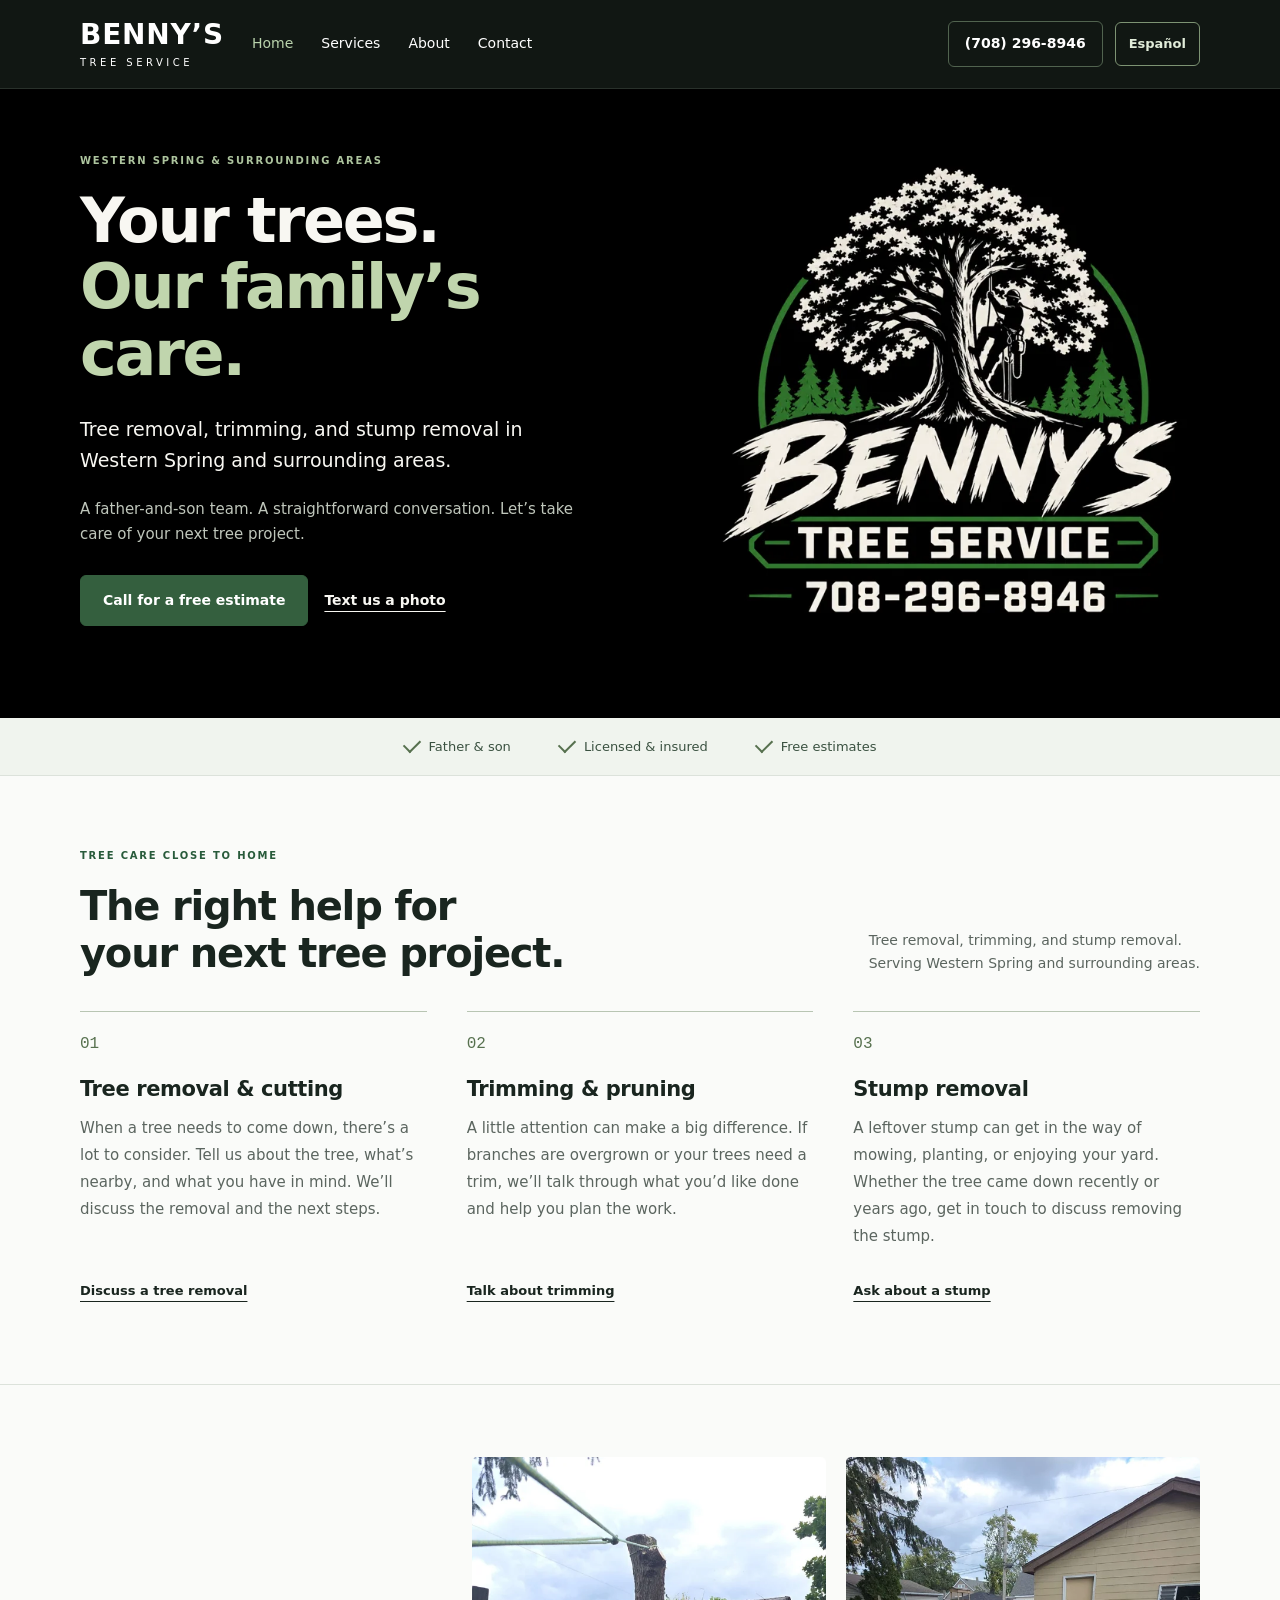
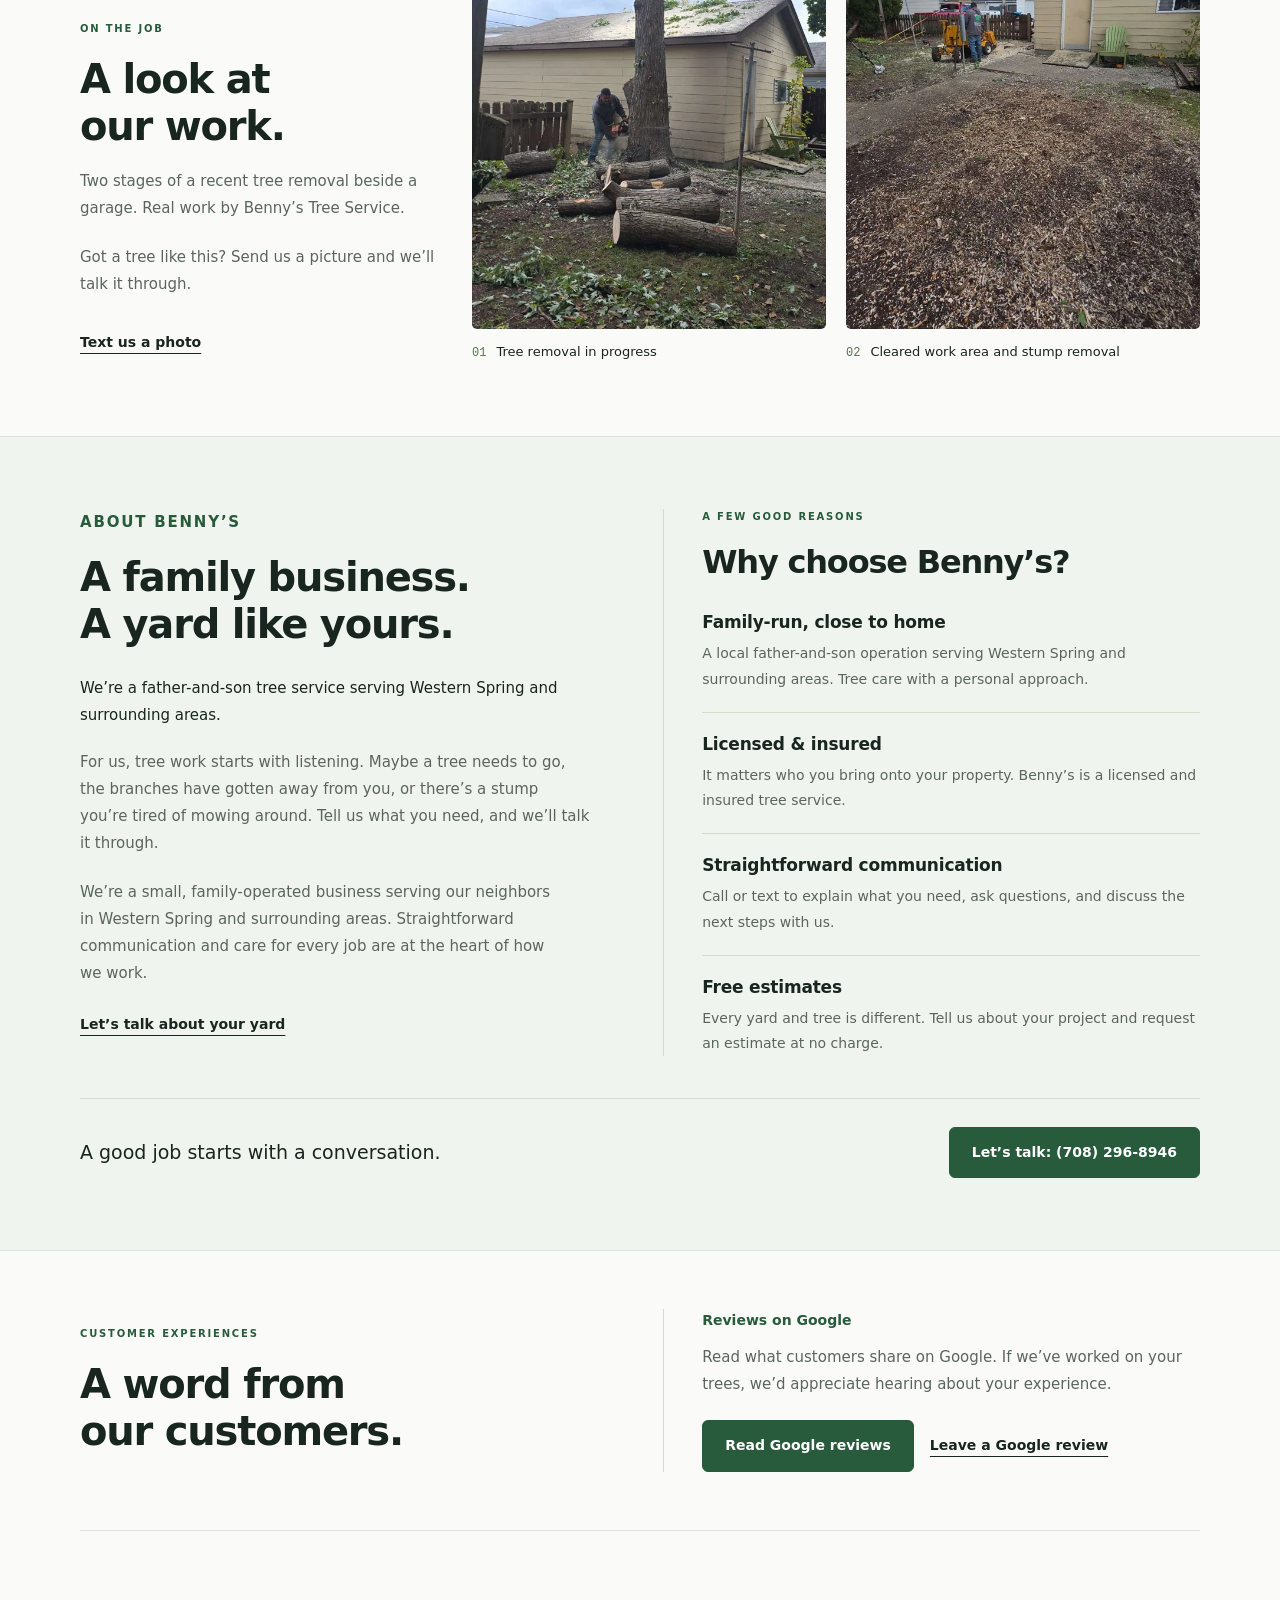
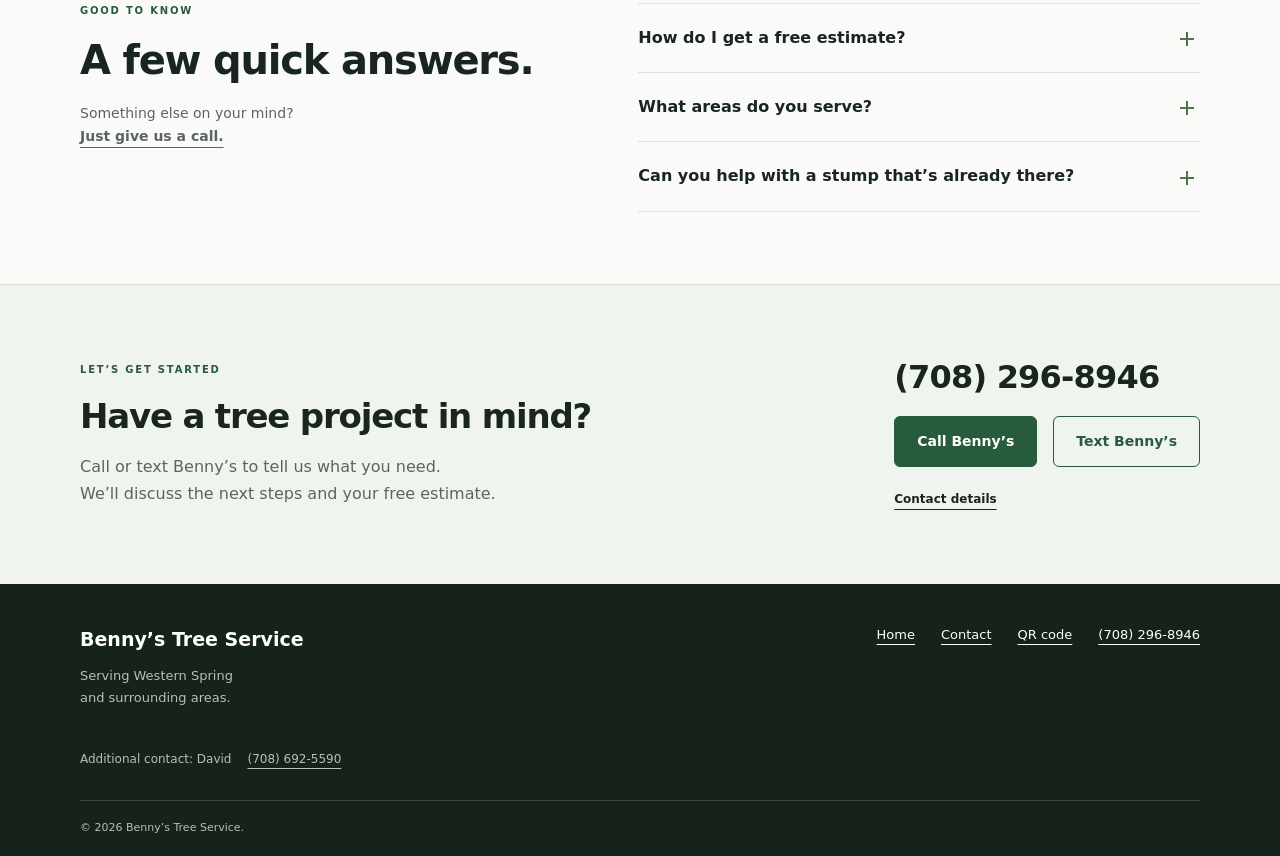
==== commit 6987755a: "Connect verified Google listing and direct customer review form" ====
--- a/index.html
+++ b/index.html
@@ -124,6 +124,9 @@
           "telephone": "+17086925590",
           "contactType": "Secondary contact: David"
         }
+      ],
+      "sameAs": [
+        "https://www.google.com/maps/place/Benny's+Tree+Service/data=!4m2!3m1!1s0x0:0xd6ebcfb1297c23f8"
       ]
     },
     {
@@ -193,7 +196,9 @@
   </div>
 </section>
 <!-- GOOGLE_REVIEWS_START -->
-
+<section class="section wrap reviews-section" id="reviews" aria-labelledby="reviews-heading">
+  <div class="reviews-layout"><div class="reviews-heading"><p class="eyebrow">CUSTOMER EXPERIENCES</p><h2 id="reviews-heading">A word from our customers.</h2></div><div class="reviews-copy"><p class="reviews-label">Reviews on Google</p><p>Read what customers share on Google. If we’ve worked on your trees, we’d appreciate hearing about your experience.</p><div class="review-actions"><a class="button" href="https://www.google.com/maps/place/Benny&#x27;s+Tree+Service/data=!4m2!3m1!1s0x0:0xd6ebcfb1297c23f8">Read Google reviews</a><a class="text-link" href="https://search.google.com/local/writereview?placeid=ChIJSx2n8VoAGgsR-CN8KbHP69Y">Leave a Google review</a></div></div></div>
+</section>
 <!-- GOOGLE_REVIEWS_END -->
 <section class="section wrap questions" aria-labelledby="questions-heading"><div><p class="eyebrow">GOOD TO KNOW</p><h2 id="questions-heading">A few quick answers.</h2><p>Something else on your mind?<br><a class="text-link" href="tel:+17082968946">Just give us a call.</a></p></div><div class="question-list"><details><summary>How do I get a free estimate?</summary><p>Call or text (708) 296-8946. Tell us what work you need and where you’re located. Pictures are helpful, too. We’ll discuss your project and the next steps for an estimate.</p></details><details><summary>What areas do you serve?</summary><p>We serve Western Spring and surrounding areas. Share your location when you get in touch so we can discuss your job.</p></details><details><summary>Can you help with a stump that’s already there?</summary><p>Yes, stump removal is one of our services. Send a picture and your general location, or give us a call to talk about the stump.</p></details></div></section>
 <section class="estimate section"><div class="wrap estimate-inner"><div><p class="eyebrow">LET’S GET STARTED</p><h2>Have a tree project in mind?</h2><p>Call or text Benny’s to tell us what you need.<br>We’ll discuss the next steps and your free estimate.</p></div><div class="estimate-contact"><a class="phone" href="tel:+17082968946">(708) 296-8946</a><div class="actions"><a class="button" href="tel:+17082968946">Call Benny’s</a><a class="button outline" href="sms:+17082968946">Text Benny’s</a></div><a class="text-link" href="contact.html">Contact details</a></div></div></section>
